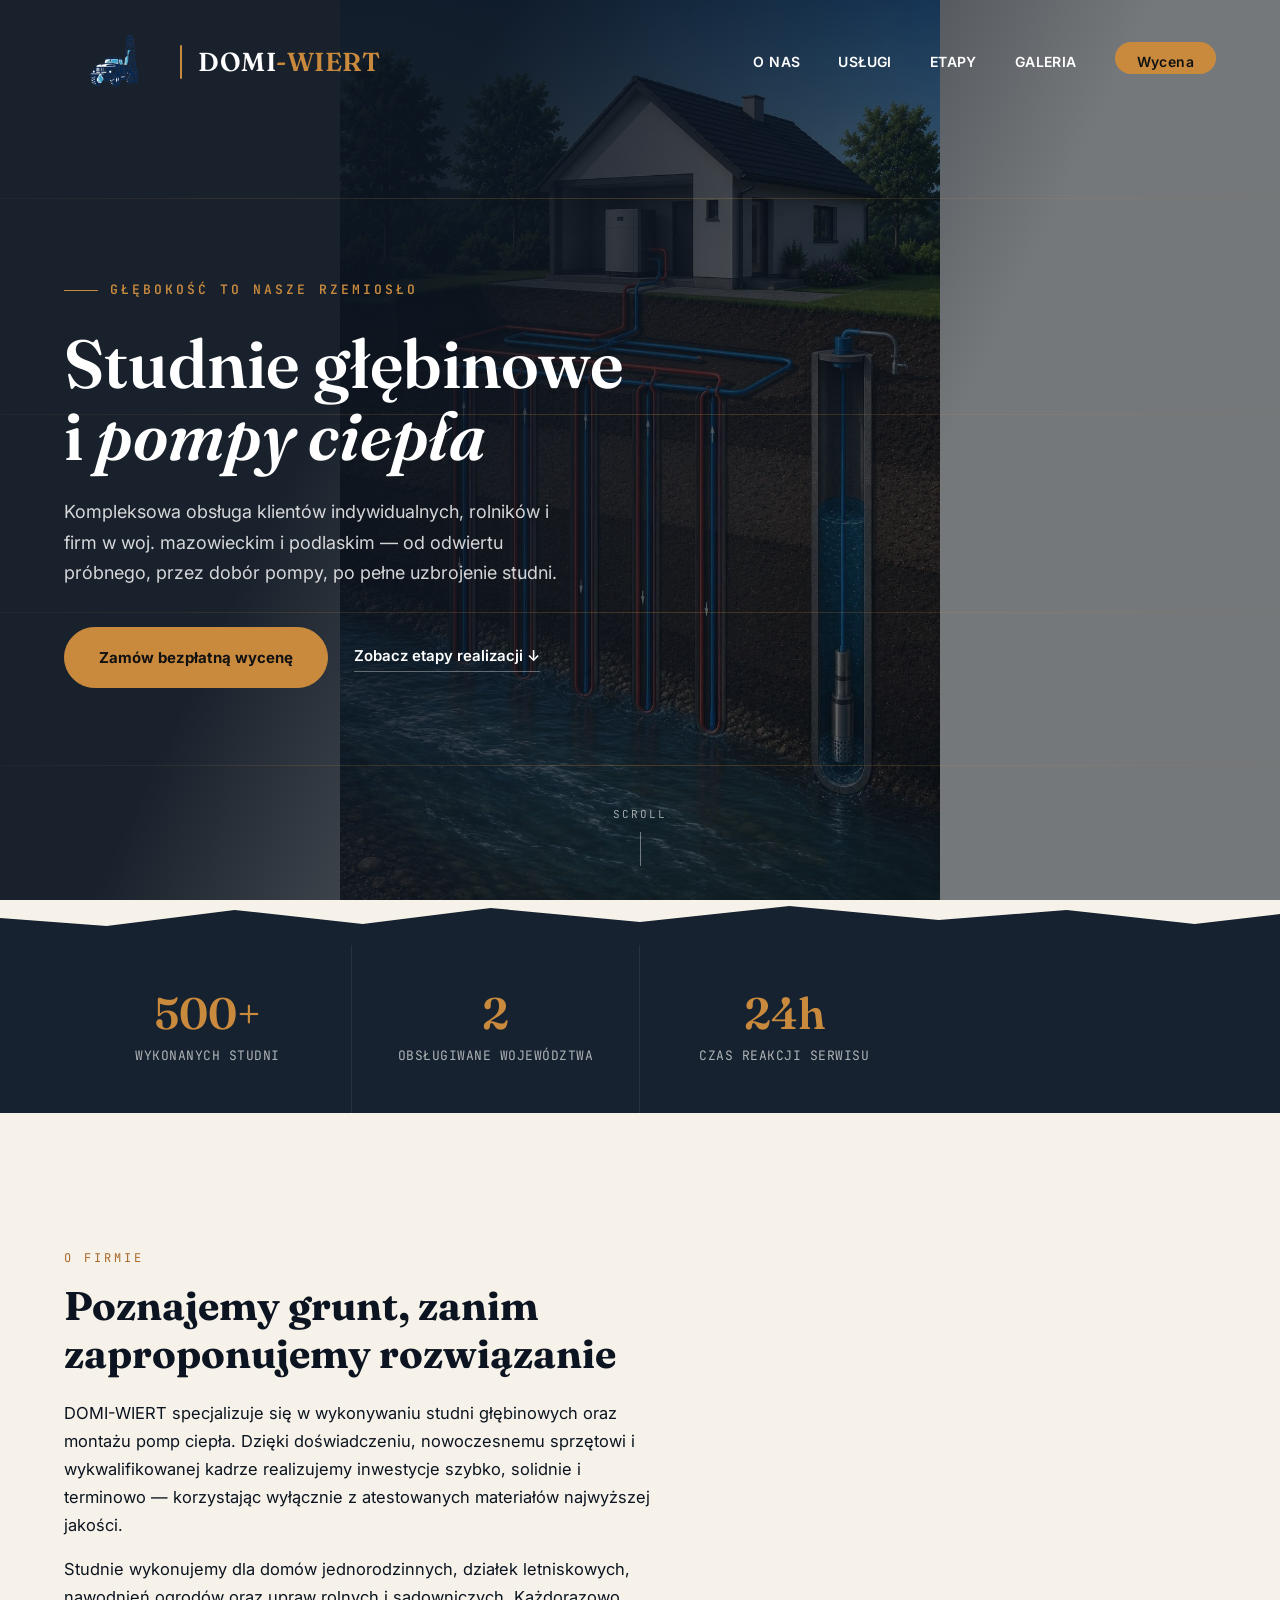
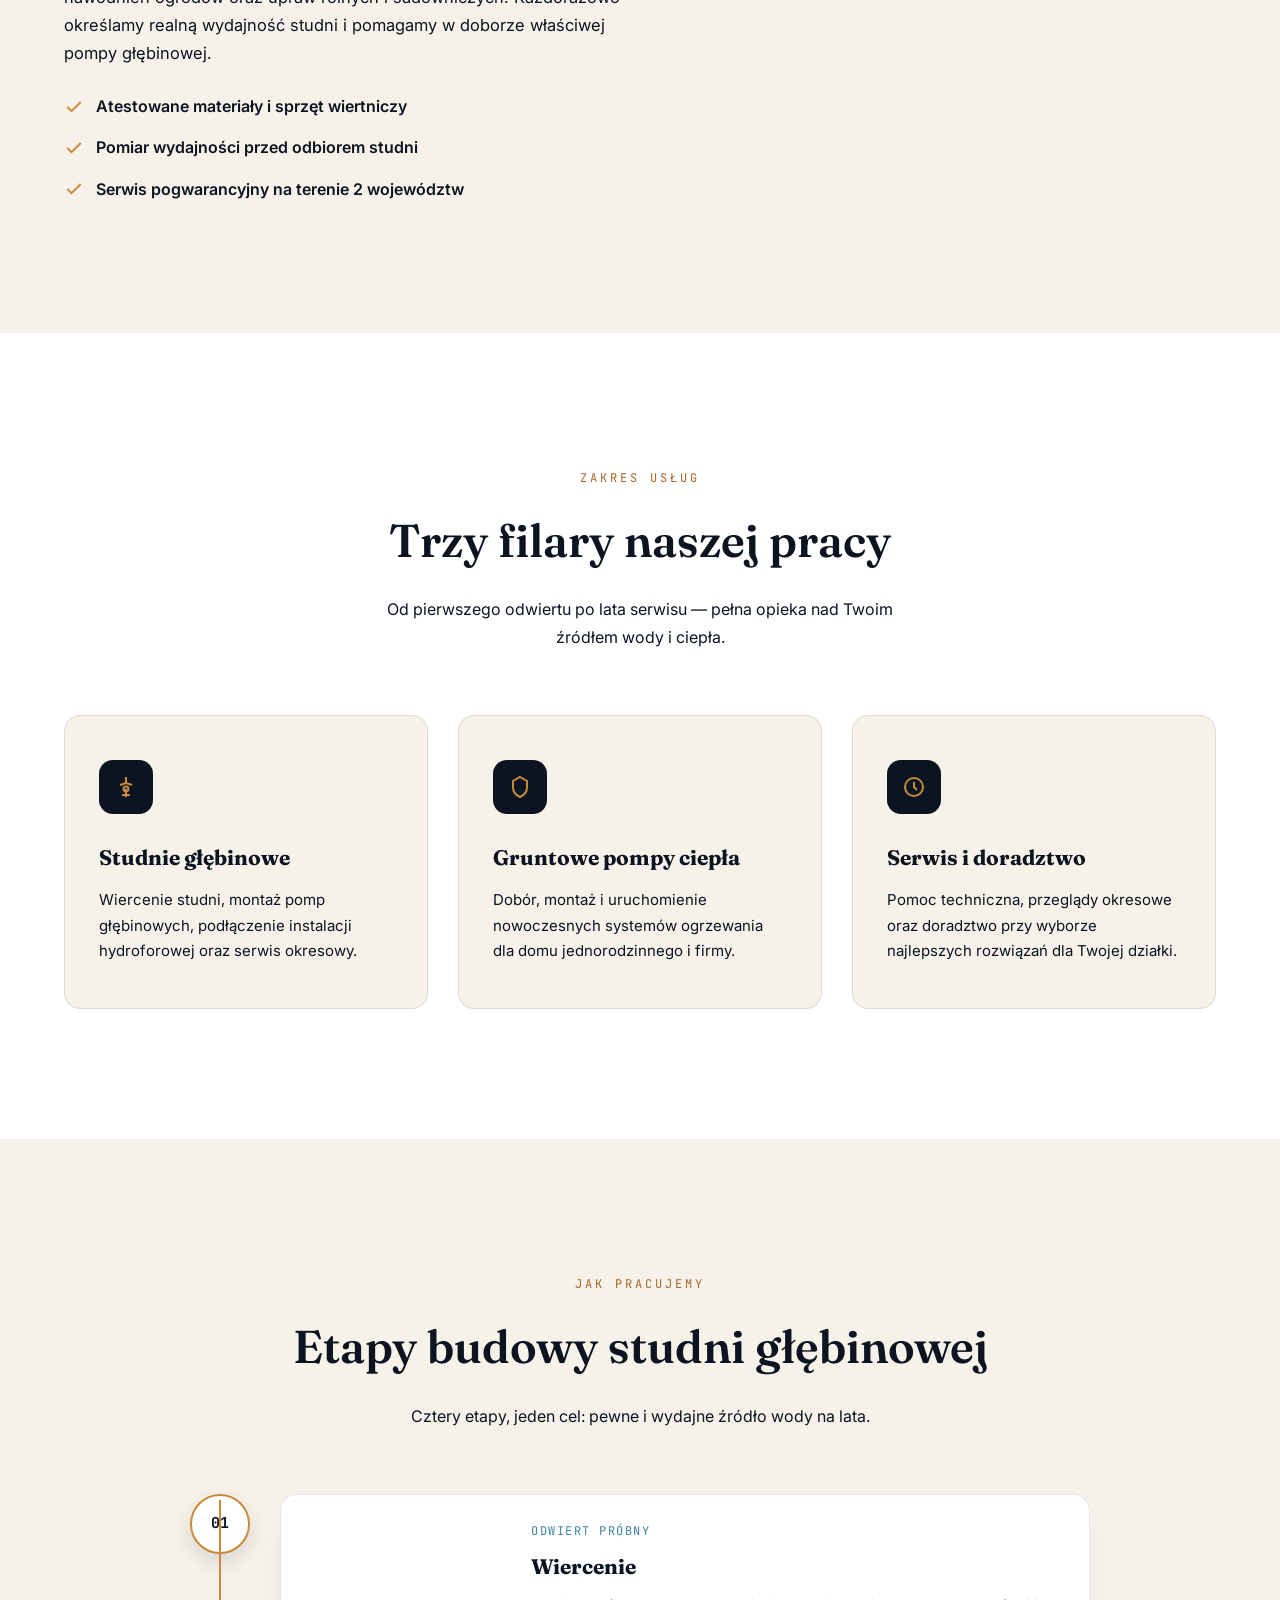
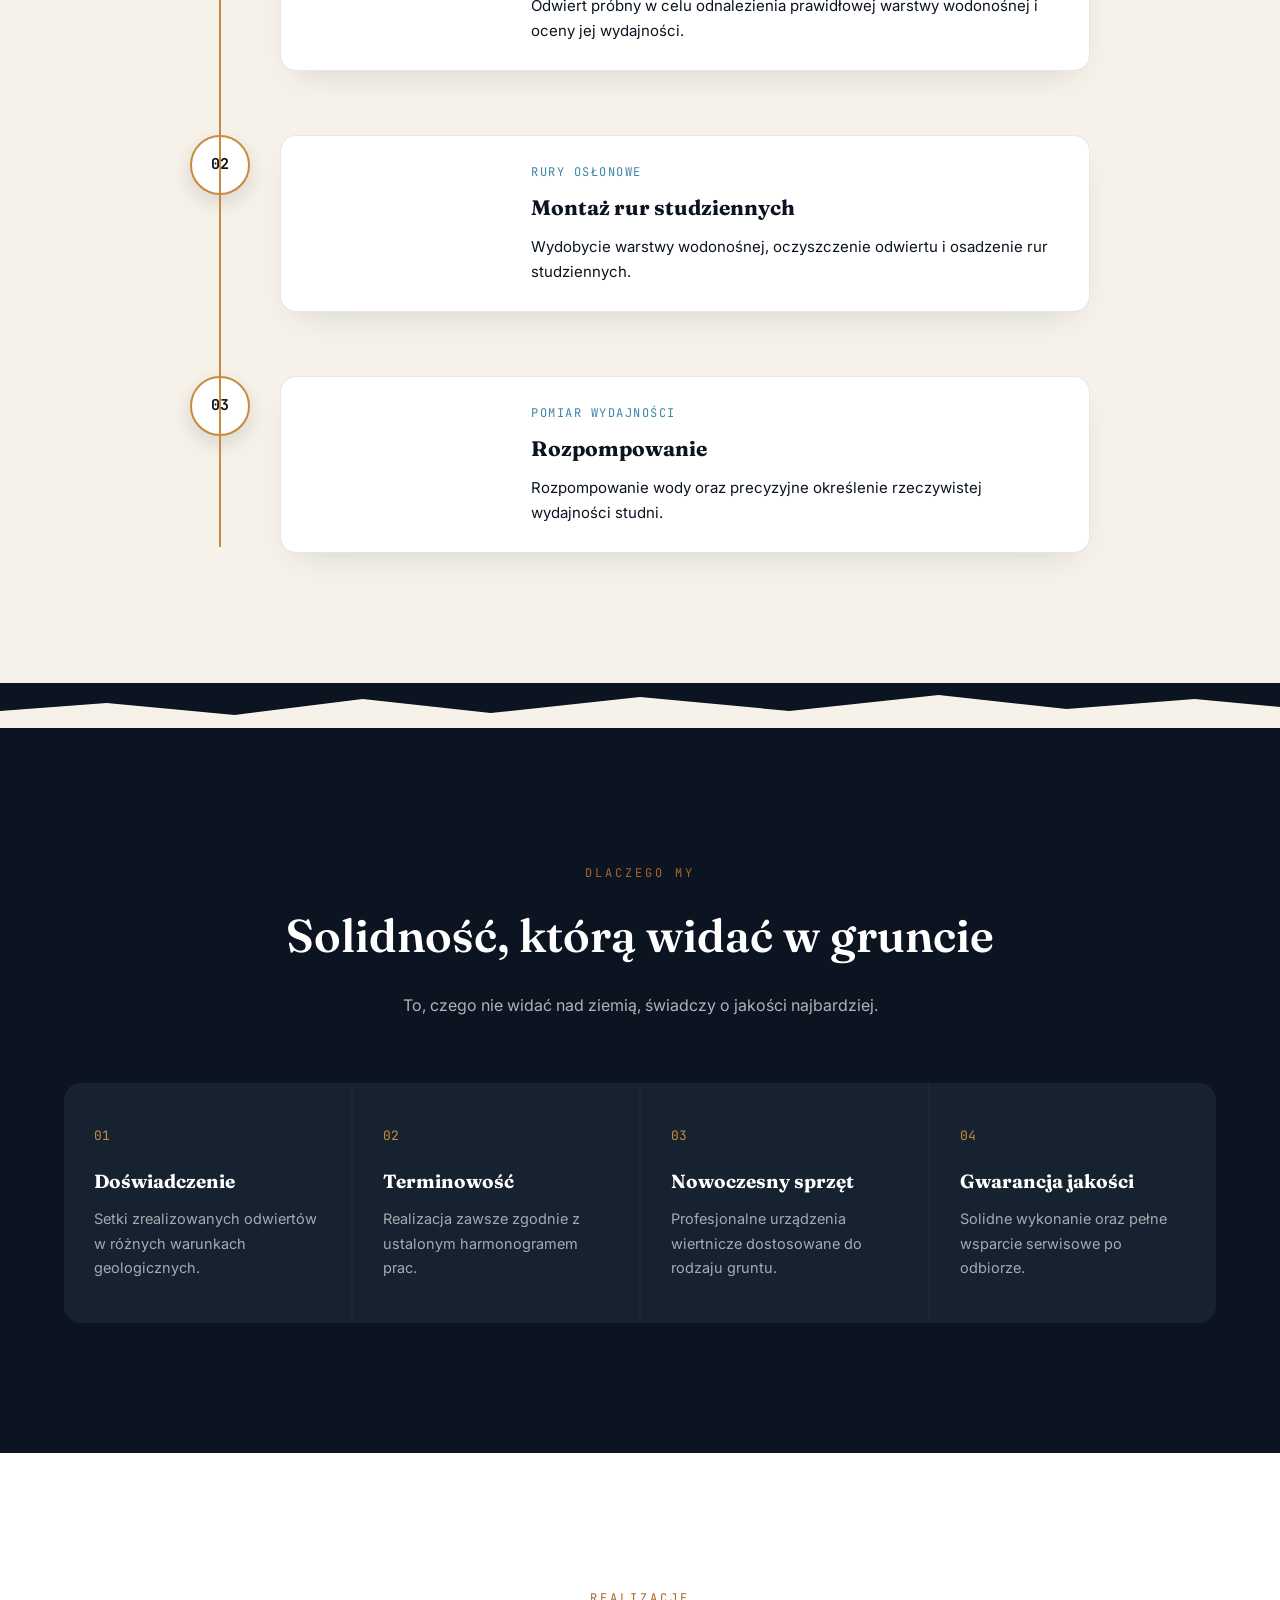
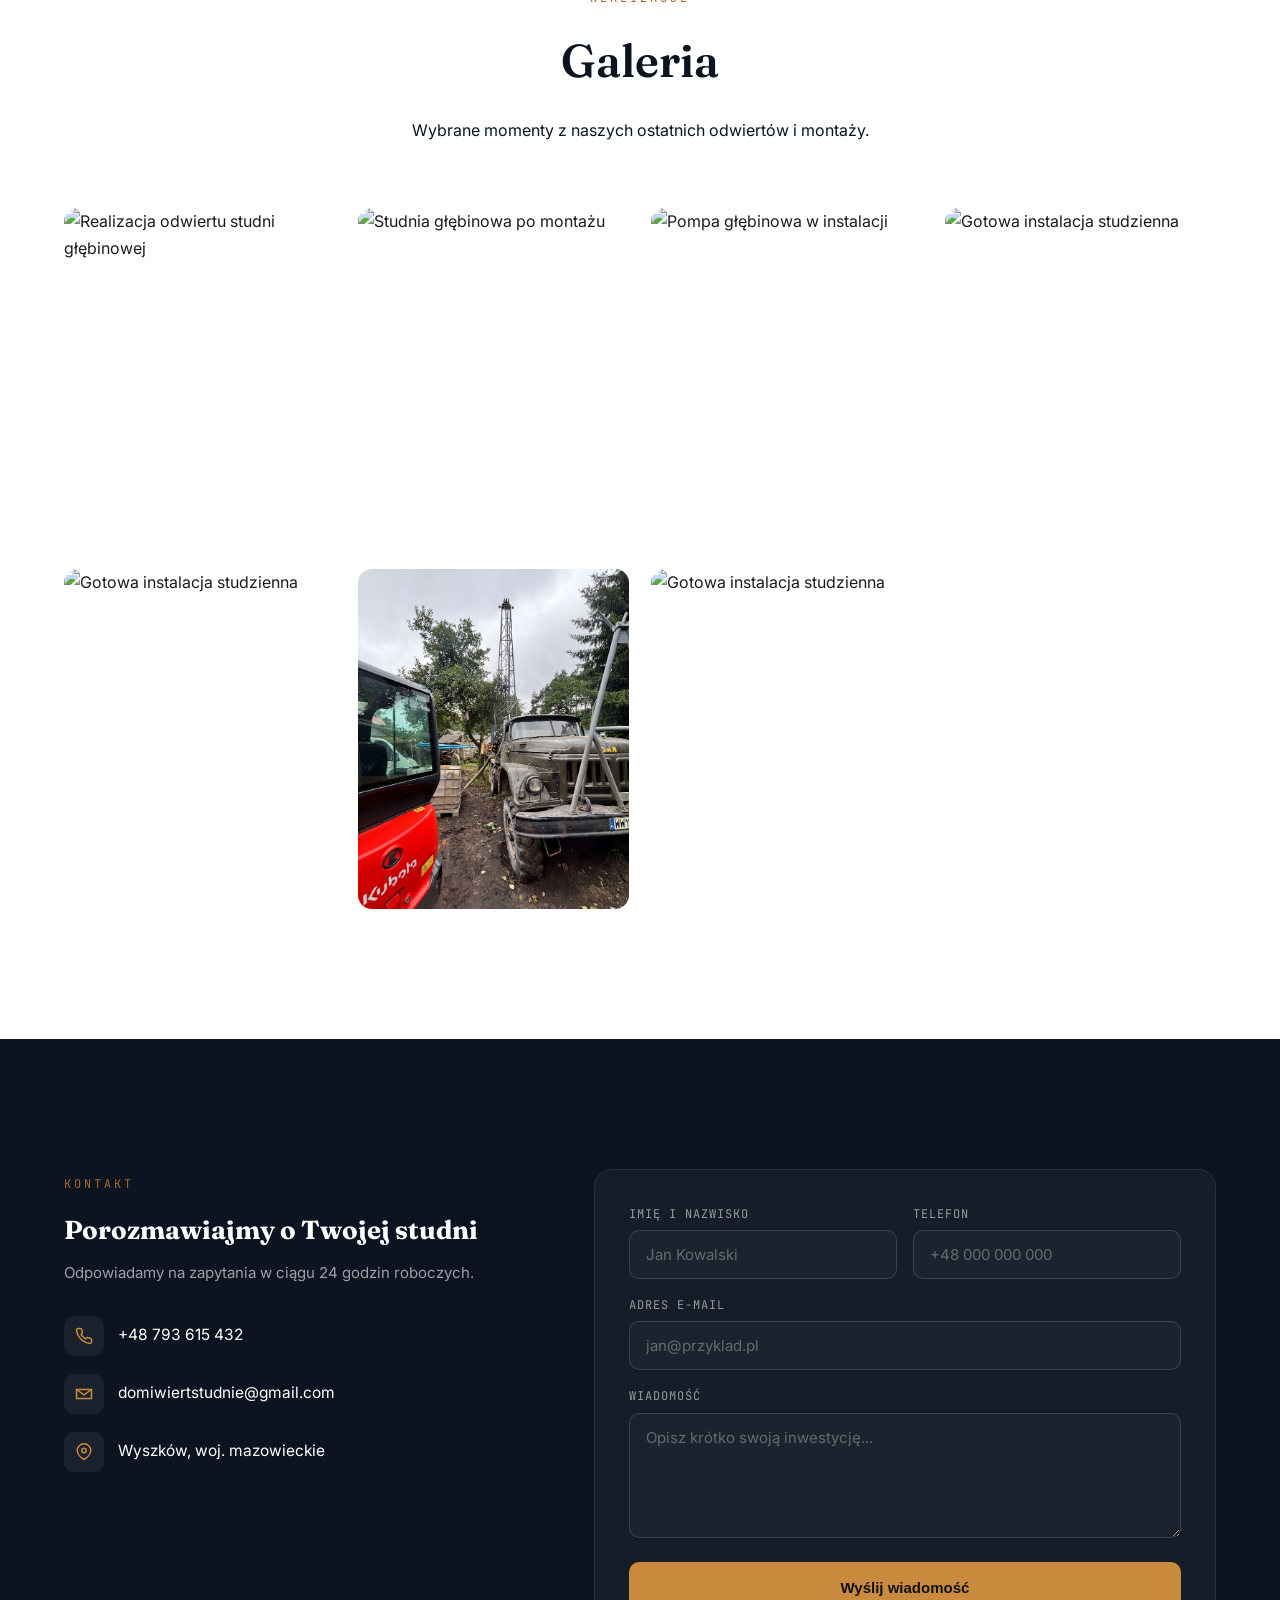
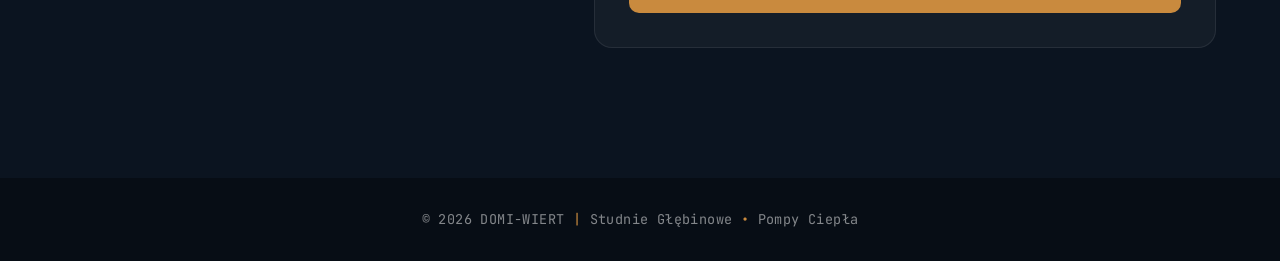
==== index.html @ b306c5f0 "Add files via upload" ====
<!DOCTYPE html>
<html lang="pl">
<head>
<meta charset="UTF-8">
<meta name="viewport" content="width=device-width, initial-scale=1.0">
<title>DOMI-WIERT | Studnie Głębinowe i Gruntowe Pompy Ciepła — Mazowieckie, Podlaskie</title>
<meta name="description" content="DOMI-WIERT — profesjonalne wiercenie studni głębinowych i montaż pomp ciepła dla domów, gospodarstw i firm w woj. mazowieckim i podlaskim.">

<link rel="preconnect" href="https://fonts.googleapis.com">
<link rel="preconnect" href="https://fonts.gstatic.com" crossorigin>
<link href="https://fonts.googleapis.com/css2?family=Fraunces:ital,wght@0,500;0,600;1,500&family=Inter:wght@400;500;600;700&family=JetBrains+Mono:wght@500;600&display=swap" rel="stylesheet">

<link rel="stylesheet" href="style.css">
</head>
<body>

<header id="siteHeader">
<div class="container">
<nav>
<div class="logo">
    <img src="logo.png" alt="Logo DOMI-WIERT" class="logo-icon">
    <div class="logo-line"></div>
    <div class="logo-text">DOMI<span>-WIERT</span></div>
</div>

<ul class="nav-links" id="navLinks">
    <li><a href="#about">O nas</a></li>
    <li><a href="#services">Usługi</a></li>
    <li><a href="#process">Etapy</a></li>
    <li><a href="#gallery">Galeria</a></li>
    <li><a href="#contact" class="nav-cta">Wycena</a></li>
</ul>

<button class="burger" id="burger" aria-label="Otwórz menu" aria-expanded="false">
    <span></span><span></span><span></span>
</button>
</nav>
</div>
</header>

<section class="hero">

<div class="hero-strata" aria-hidden="true">
    <span></span><span></span><span></span><span></span>
</div>

<div class="container">
<div class="hero-content">

<span class="hero-top">GŁĘBOKOŚĆ TO NASZE RZEMIOSŁO</span>

<h1>Studnie głębinowe<br>i <em>pompy ciepła</em></h1>

<p>
Kompleksowa obsługa klientów indywidualnych, rolników i firm w woj. mazowieckim
i podlaskim — od odwiertu próbnego, przez dobór pompy, po pełne uzbrojenie studni.
</p>

<div class="hero-actions">
    <a href="#contact" class="btn">
    Zamów bezpłatną wycenę
    </a>
    <a href="#process" class="link-ghost">Zobacz etapy realizacji ↓</a>
</div>

</div>
</div>

<div class="scroll-cue" aria-hidden="true">
    <span>SCROLL</span>
    <div class="dash"></div>
</div>

</section>

<svg class="strata-divider" viewBox="0 0 1200 46" preserveAspectRatio="none" aria-hidden="true">
    <polygon points="0,46 0,18 100,26 220,10 340,24 460,8 600,22 740,6 880,20 1000,10 1120,24 1200,14 1200,46" fill="#16222F"></polygon>
</svg>

<section class="stats">
<div class="container">
<div class="stats-grid">

<div class="stat-box reveal" style="--i:1">
<div class="stat-num" data-count="500" data-suffix="+">0</div>
<div class="stat-label">Wykonanych studni</div>
</div>

<div class="stat-box reveal" style="--i:2">
<div class="stat-num" data-count="2">0</div>
<div class="stat-label">Obsługiwane województwa</div>
</div>

<div class="stat-box reveal" style="--i:3">
<div class="stat-num" data-count="24-48" data-suffix="h">0</div>
<div class="stat-label">Czas reakcji serwisu</div>
</div>

</div>
</div>
</section>

<section id="about" class="about">
<div class="container">
<div class="about-grid">

<div class="about-copy reveal">
<span class="eyebrow">O firmie</span>
<h2>Poznajemy grunt, zanim zaproponujemy rozwiązanie</h2>
<p>
DOMI-WIERT specjalizuje się w wykonywaniu studni głębinowych oraz montażu pomp ciepła.
Dzięki doświadczeniu, nowoczesnemu sprzętowi i wykwalifikowanej kadrze realizujemy
inwestycje szybko, solidnie i terminowo — korzystając wyłącznie z atestowanych
materiałów najwyższej jakości.
</p>
<p>
Studnie wykonujemy dla domów jednorodzinnych, działek letniskowych, nawodnień
ogrodów oraz upraw rolnych i sadowniczych. Każdorazowo określamy realną wydajność
studni i pomagamy w doborze właściwej pompy głębinowej.
</p>

<ul class="about-list">
<li><svg width="20" height="20" viewBox="0 0 24 24" fill="none" stroke="currentColor" stroke-width="2.4"><path d="M4 12l5 5L20 6"/></svg> Atestowane materiały i sprzęt wiertniczy</li>
<li><svg width="20" height="20" viewBox="0 0 24 24" fill="none" stroke="currentColor" stroke-width="2.4"><path d="M4 12l5 5L20 6"/></svg> Pomiar wydajności przed odbiorem studni</li>
<li><svg width="20" height="20" viewBox="0 0 24 24" fill="none" stroke="currentColor" stroke-width="2.4"><path d="M4 12l5 5L20 6"/></svg> Serwis pogwarancyjny na terenie 2 województw</li>
</ul>
</div>


</div>
</div>
</section>

<section id="services" class="services">
<div class="container">

<div class="section-title reveal">
<span class="eyebrow">Zakres usług</span>
<h2>Trzy filary naszej pracy</h2>
<p>Od pierwszego odwiertu po lata serwisu — pełna opieka nad Twoim źródłem wody i ciepła.</p>
</div>

<div class="services-grid">

<div class="service-card reveal" style="--i:0">
<div class="service-icon">
<svg width="24" height="24" viewBox="0 0 24 24" fill="none" stroke="currentColor" stroke-width="2"><path d="M12 2v6M12 22v-8M6 10l6-2 6 2M8 20h8"/><circle cx="12" cy="14" r="2.4"/></svg>
</div>
<h3>Studnie głębinowe</h3>
<p>Wiercenie studni, montaż pomp głębinowych, podłączenie instalacji hydroforowej oraz serwis okresowy.</p>
</div>

<div class="service-card reveal" style="--i:1">
<div class="service-icon">
<svg width="24" height="24" viewBox="0 0 24 24" fill="none" stroke="currentColor" stroke-width="2"><path d="M12 2l7 4v6c0 5-3.5 8.5-7 10-3.5-1.5-7-5-7-10V6l7-4z"/></svg>
</div>
<h3>Gruntowe pompy ciepła</h3>
<p>Dobór, montaż i uruchomienie nowoczesnych systemów ogrzewania dla domu jednorodzinnego i firmy.</p>
</div>

<div class="service-card reveal" style="--i:2">
<div class="service-icon">
<svg width="24" height="24" viewBox="0 0 24 24" fill="none" stroke="currentColor" stroke-width="2"><path d="M3 12a9 9 0 1018 0 9 9 0 00-18 0z"/><path d="M12 7v5l3 3"/></svg>
</div>
<h3>Serwis i doradztwo</h3>
<p>Pomoc techniczna, przeglądy okresowe oraz doradztwo przy wyborze najlepszych rozwiązań dla Twojej działki.</p>
</div>

</div>
</div>
</section>

<section id="process" class="process">
<div class="container">

<div class="section-title reveal">
<span class="eyebrow">Jak pracujemy</span>
<h2>Etapy budowy studni głębinowej</h2>
<p>Cztery etapy, jeden cel: pewne i wydajne źródło wody na lata.</p>
</div>

<div class="depth-line" id="depthLine">

<div class="depth-step reveal" style="--i:0">
<div class="depth-marker">01</div>
<div class="depth-card">
<video autoplay muted loop playsinline>
    <source src="3.mp4" type="video/mp4">
</video>
<div class="depth-card-body">
<div class="depth-tag">ODWIERT PRÓBNY</div>
<h3>Wiercenie</h3>
<p>Odwiert próbny w celu odnalezienia prawidłowej warstwy wodonośnej i oceny jej wydajności.</p>
</div>
</div>
</div>

<div class="depth-step reveal" style="--i:1">
<div class="depth-marker">02</div>
<div class="depth-card">
<video autoplay muted loop playsinline>
    <source src="2.mp4" type="video/mp4">
</video>
<div class="depth-card-body">
<div class="depth-tag">RURY OSŁONOWE</div>
<h3>Montaż rur studziennych</h3>
<p>Wydobycie warstwy wodonośnej, oczyszczenie odwiertu i osadzenie rur studziennych.</p>
</div>
</div>
</div>

<div class="depth-step reveal" style="--i:2">
<div class="depth-marker">03</div>
<div class="depth-card">
<video autoplay muted loop playsinline>
    <source src="1.mp4" type="video/mp4">
</video>
<div class="depth-card-body">
<div class="depth-tag">POMIAR WYDAJNOŚCI</div>
<h3>Rozpompowanie</h3>
<p>Rozpompowanie wody oraz precyzyjne określenie rzeczywistej wydajności studni.</p>
</div>
</div>
</div>


</div>
</div>
</section>

<svg class="strata-divider" viewBox="0 0 1200 46" preserveAspectRatio="none" aria-hidden="true">
    <polygon points="0,0 0,28 100,20 220,32 340,16 460,30 600,14 740,28 880,12 1000,26 1120,16 1200,24 1200,0" fill="#0B1420"></polygon>
</svg>

<section class="advantages">
<div class="container">

<div class="section-title reveal">
<span class="eyebrow">Dlaczego my</span>
<h2 class="on-dark">Solidność, którą widać w gruncie</h2>
<p class="on-dark">To, czego nie widać nad ziemią, świadczy o jakości najbardziej.</p>
</div>

<div class="advantages-grid">

<div class="adv-box reveal" style="--i:0">
<div class="adv-num">01</div>
<h3>Doświadczenie</h3>
<p>Setki zrealizowanych odwiertów w różnych warunkach geologicznych.</p>
</div>

<div class="adv-box reveal" style="--i:1">
<div class="adv-num">02</div>
<h3>Terminowość</h3>
<p>Realizacja zawsze zgodnie z ustalonym harmonogramem prac.</p>
</div>

<div class="adv-box reveal" style="--i:2">
<div class="adv-num">03</div>
<h3>Nowoczesny sprzęt</h3>
<p>Profesjonalne urządzenia wiertnicze dostosowane do rodzaju gruntu.</p>
</div>

<div class="adv-box reveal" style="--i:3">
<div class="adv-num">04</div>
<h3>Gwarancja jakości</h3>
<p>Solidne wykonanie oraz pełne wsparcie serwisowe po odbiorze.</p>
</div>

</div>
</div>
</section>

<section id="gallery" class="gallery">
<div class="container">

<div class="section-title reveal">
<span class="eyebrow">Realizacje</span>
<h2>Galeria</h2>
<p>Wybrane momenty z naszych ostatnich odwiertów i montaży.</p>
</div>

<div class="gallery-grid">

<div class="gallery-item reveal" style="--i:0">
<img src="1.jpeg" alt="Realizacja odwiertu studni głębinowej" data-full="1.jpeg">
<span>Odwiert / etap 1</span>
</div>

<div class="gallery-item reveal" style="--i:1">
<img src="2.jpeg" alt="Studnia głębinowa po montażu" data-full="2.jpeg">
<span>Studnia głębinowa</span>
</div>

<div class="gallery-item reveal" style="--i:2">
<img src="3.jpeg" alt="Pompa głębinowa w instalacji" data-full="3.jpeg">
<span>Pompa głębinowa</span>
</div>

<div class="gallery-item reveal" style="--i:3">
<img src="5.jpeg" alt="Gotowa instalacja studzienna" data-full="5.jpeg">
<span>Instalacja końcowa</span>
</div>

<div class="gallery-item reveal" style="--i:4">
<img src="11.jpeg" alt="Gotowa instalacja studzienna" data-full="11.jpeg">
<span>Instalacja końcowa</span>
</div>

<div class="gallery-item reveal" style="--i:5">
<img src="12.jpeg" alt="Gotowa instalacja studzienna" data-full="12.jpeg">
<span>Instalacja końcowa</span>
</div>

<div class="gallery-item reveal" style="--i:6">
<img src="13.jpeg" alt="Gotowa instalacja studzienna" data-full="13.jpeg">
<span>Instalacja końcowa</span>
</div>

</div>
</div>
</section>

<section id="contact" class="contact">
<div class="container">
<div class="contact-grid">

<div class="contact-info reveal">
<span class="eyebrow">Kontakt</span>
<h3>Porozmawiajmy o Twojej studni</h3>
<p class="lead">Odpowiadamy na zapytania w ciągu 24 godzin roboczych.</p>

<div class="contact-line">
<div class="ico"><svg width="18" height="18" viewBox="0 0 24 24" fill="none" stroke="currentColor" stroke-width="2"><path d="M22 16.92v3a2 2 0 01-2.18 2 19.8 19.8 0 01-8.63-3.07 19.5 19.5 0 01-6-6A19.8 19.8 0 012.08 4.18 2 2 0 014.11 2h3a2 2 0 012 1.72c.13.99.36 1.96.68 2.9a2 2 0 01-.45 2.11L8.09 9.91a16 16 0 006 6l1.18-1.18a2 2 0 012.11-.45 12.7 12.7 0 002.9.68A2 2 0 0122 16.92z"/></svg></div>
<a href="tel:+48793615432">+48 793 615 432</a>
</div>

<div class="contact-line">
<div class="ico"><svg width="18" height="18" viewBox="0 0 24 24" fill="none" stroke="currentColor" stroke-width="2"><path d="M4 4h16v16H4z" opacity="0"/><path d="M22 6l-10 7L2 6"/><path d="M2 6h20v12H2z"/></svg></div>
<a href="mailto:domiwiertstudnie@gmail.com">domiwiertstudnie@gmail.com</a>
</div>

<div class="contact-line">
<div class="ico"><svg width="18" height="18" viewBox="0 0 24 24" fill="none" stroke="currentColor" stroke-width="2"><path d="M21 10c0 7-9 12-9 12s-9-5-9-12a9 9 0 0118 0z"/><circle cx="12" cy="10" r="3"/></svg></div>
<span>Wyszków, woj. mazowieckie</span>
</div>
</div>

<form class="reveal" style="--i:1">

<div class="form-row">
<div>
<label for="name">Imię i nazwisko</label>
<input id="name" type="text" placeholder="Jan Kowalski">
</div>
<div>
<label for="phone">Telefon</label>
<input id="phone" type="tel" placeholder="+48 000 000 000">
</div>
</div>

<div>
<label for="email">Adres e-mail</label>
<input id="email" type="email" placeholder="jan@przyklad.pl">
</div>

<div>
<label for="message">Wiadomość</label>
<textarea id="message" rows="5" placeholder="Opisz krótko swoją inwestycję..."></textarea>
</div>

<button type="submit">Wyślij wiadomość</button>
</form>

</div>
</div>
</section>

<footer>
© 2026 DOMI-WIERT <span>|</span> Studnie Głębinowe <span>•</span> Pompy Ciepła
</footer>

<div class="lightbox" id="lightbox">
<button class="lightbox-close" id="lightboxClose" aria-label="Zamknij">&times;</button>
<img src="" alt="" id="lightboxImg">
</div>

<script src="script.js"></script>
</body>
</html>
---- style.css ----
/* =========================================================
   DOMI-WIERT — design system
   Concept: the visual language of a drill core — layers of
   earth (topsoil, clay, sand, aquifer, bedrock) become the
   palette and the section dividers. Depth, not decoration.
========================================================= */

:root{
    --bedrock:   #0B1420;   /* deep background, footer */
    --slate:     #16222F;   /* secondary dark surface */
    --slate-2:   #1E2E3D;
    --limestone: #F6F2E9;   /* warm light surface */
    --sand:      #EADFC7;
    --clay:      #C98A3E;   /* primary accent — ochre */
    --clay-dark: #A8672A;
    --rust:      #A8522E;   /* secondary accent */
    --aqua:      #3E86A6;   /* water accent */
    --ink:       #1B1B18;
    --ink-soft:  #0B1420;
    --line:      rgba(11,20,32,.10);

    --font-display:'Fraunces', Georgia, serif;
    --font-body:'Inter', -apple-system, Segoe UI, sans-serif;
    --font-mono:'JetBrains Mono', 'Courier New', monospace;

    --ease: cubic-bezier(.16,.84,.44,1);
}

*{ margin:0; padding:0; box-sizing:border-box; }

html{ scroll-behavior:smooth; }

@media (prefers-reduced-motion: reduce){
    html{ scroll-behavior:auto; }
    *{ animation-duration:.001ms !important; animation-iteration-count:1 !important; transition-duration:.001ms !important; }
}

body{
    font-family:var(--font-body);
    line-height:1.7;
    color:var(--ink);
    background:var(--limestone);
    font-weight:400;
    overflow-x:hidden;
}

img{ max-width:100%; display:block; }

.container{
    width:90%;
    max-width:1180px;
    margin:auto;
}

a{ color:inherit; }

::selection{ background:var(--clay); color:#fff; }

/* focus visibility */
a:focus-visible,
button:focus-visible,
input:focus-visible,
textarea:focus-visible{
    outline:2px solid var(--aqua);
    outline-offset:3px;
}

/* =========================================================
   REVEAL-ON-SCROLL
========================================================= */

.reveal{
    opacity:0;
    transform:translateY(28px);
    transition:opacity .9s var(--ease), transform .9s var(--ease);
}
.reveal.is-visible{
    opacity:1;
    transform:translateY(0);
}
.reveal-stagger > *{ transition-delay:calc(var(--i,0) * 90ms); }

/* =========================================================
   HEADER
========================================================= */

header{
    position:fixed;
    top:0; left:0; right:0;
    z-index:1000;
    padding:22px 0;
    background:transparent;
    transition:background .45s var(--ease), padding .45s var(--ease), box-shadow .45s var(--ease);
}

header.scrolled{
    background:rgba(11,20,32,.92);
    backdrop-filter:blur(10px);
    padding:14px 0;
    box-shadow:0 10px 30px rgba(0,0,0,.25);
}

nav{
    display:flex;
    justify-content:space-between;
    align-items:center;
}

.logo{
    display:flex;
    align-items:center;
    gap:16px;
}

.logo-icon{
    width:100px;
    height:80px;
    object-fit:contain;
}

.logo-line{
    width:2px;
    height:34px;
    background:var(--clay);
    border-radius:10px;
}

.logo-text{
    font-family:var(--font-display);
    font-size:26px;
    font-weight:600;
    color:#fff;
    letter-spacing:.5px;
}

.logo-text span{ color:var(--clay); }

.nav-links{
    display:flex;
    align-items:center;
    gap:38px;
    list-style:none;
}

.nav-links a{
    position:relative;
    color:#fff;
    text-decoration:none;
    font-size:14px;
    font-weight:600;
    letter-spacing:.4px;
    text-transform:uppercase;
    padding-bottom:4px;
}

.nav-links a::after{
    content:'';
    position:absolute;
    left:0; bottom:0;
    width:0%;
    height:2px;
    background:var(--clay);
    transition:width .35s var(--ease);
}

.nav-links a:hover::after{ width:100%; }

.nav-cta{
    background:var(--clay);
    color:#111 !important;
    padding:11px 22px;
    border-radius:40px;
    text-transform:none !important;
}
.nav-cta::after{ display:none; }
.nav-cta:hover{ background:#fff; }

.burger{
    display:none;
    width:32px;
    height:22px;
    position:relative;
    background:none;
    border:none;
    cursor:pointer;
    z-index:1200;
}
.burger span{
    position:absolute;
    left:0; right:0;
    height:2px;
    background:#fff;
    transition:.35s var(--ease);
}
.burger span:nth-child(1){ top:0; }
.burger span:nth-child(2){ top:50%; transform:translateY(-50%); }
.burger span:nth-child(3){ bottom:0; }

.burger.open span:nth-child(1){ top:50%; transform:translateY(-50%) rotate(45deg); }
.burger.open span:nth-child(2){ opacity:0; }
.burger.open span:nth-child(3){ bottom:50%; transform:translateY(50%) rotate(-45deg); }

/* =========================================================
   HERO
========================================================= */

.hero{
    position:relative;
    min-height:100vh;
    display:flex;
    align-items:center;
    background:
        linear-gradient(115deg, rgba(11,20,32,.94) 30%, rgba(11,20,32,.55) 68%, rgba(11,20,32,.55) 100%),
        url("hero.jpg") center/contain no-repeat;
    overflow:hidden;
}

/* strata lines drifting behind the hero copy — the signature motif */
.hero-strata{
    position:absolute;
    inset:0;
    z-index:0;
    opacity:.5;
    pointer-events:none;
}
.hero-strata span{
    position:absolute;
    left:-10%;
    width:120%;
    height:1px;
    background:linear-gradient(90deg, transparent, rgba(201,138,62,.55), transparent);
    animation:driftLine 14s ease-in-out infinite;
}
.hero-strata span:nth-child(1){ top:22%; animation-delay:0s; }
.hero-strata span:nth-child(2){ top:46%; animation-delay:2.5s; }
.hero-strata span:nth-child(3){ top:68%; animation-delay:5s; }
.hero-strata span:nth-child(4){ top:85%; animation-delay:1.2s; }

@keyframes driftLine{
    0%,100%{ transform:translateX(0); opacity:.4; }
    50%{ transform:translateX(3%); opacity:.9; }
}

.hero-content{
    position:relative;
    z-index:2;
    max-width:580px;
    padding-top:60px;
}

.hero-top{
    display:inline-flex;
    align-items:center;
    gap:12px;
    margin-bottom:26px;
    color:var(--clay);
    font-family:var(--font-mono);
    font-weight:600;
    letter-spacing:3px;
    font-size:13px;
    opacity:0;
    animation:riseIn .8s var(--ease) .15s forwards;
}
.hero-top::before{
    content:'';
    width:34px;
    height:1px;
    background:var(--clay);
}

.hero h1{
    font-family:var(--font-display);
    font-size:clamp(38px,5.4vw,68px);
    font-weight:600;
    line-height:1.06;
    color:#fff;
    margin-bottom:26px;
    opacity:0;
    animation:riseIn .9s var(--ease) .3s forwards;
}

.hero h1 em{
    font-style:Roboto;
    color:white;
}

.hero p{
    font-size:18px;
    color:rgba(255,255,255,.82);
    max-width:520px;
    margin-bottom:38px;
    opacity:0;
    animation:riseIn .9s var(--ease) .5s forwards;
}

.hero-actions{
    display:flex;
    align-items:center;
    gap:26px;
    flex-wrap:wrap;
    opacity:0;
    animation:riseIn .9s var(--ease) .68s forwards;
}

@keyframes riseIn{
    from{ opacity:0; transform:translateY(22px); }
    to{ opacity:1; transform:translateY(0); }
}

.btn{
    display:inline-flex;
    align-items:center;
    gap:10px;
    background:var(--clay);
    color:#111;
    text-decoration:none;
    padding:17px 34px;
    border-radius:50px;
    font-weight:700;
    font-size:15px;
    border:1px solid var(--clay);
    transition:transform .35s var(--ease), background .35s var(--ease), color .35s var(--ease);
}
.btn:hover{
    transform:translateY(-3px);
    background:transparent;
    color:#fff;
}

.link-ghost{
    color:#fff;
    text-decoration:none;
    font-weight:600;
    font-size:15px;
    display:inline-flex;
    align-items:center;
    gap:8px;
    border-bottom:1px solid rgba(255,255,255,.35);
    padding-bottom:3px;
    transition:.3s;
}
.link-ghost:hover{ border-color:var(--clay); color:var(--clay); }

.scroll-cue{
    position:absolute;
    bottom:34px;
    left:50%;
    transform:translateX(-50%);
    z-index:2;
    display:flex;
    flex-direction:column;
    align-items:center;
    gap:8px;
    color:rgba(255,255,255,.6);
    font-family:var(--font-mono);
    font-size:11px;
    letter-spacing:2px;
}
.scroll-cue .dash{
    width:1px;
    height:34px;
    background:rgba(255,255,255,.4);
    position:relative;
    overflow:hidden;
}
.scroll-cue .dash::after{
    content:'';
    position:absolute;
    top:-100%; left:0;
    width:100%; height:100%;
    background:var(--clay);
    animation:dashFall 1.8s ease-in-out infinite;
}
@keyframes dashFall{
    0%{ top:-100%; }
    100%{ top:100%; }
}

/* strata divider between sections */
.strata-divider{
    display:block;
    width:100%;
    height:46px;
    margin-bottom:-1px;
}

/* =========================================================
   STATS STRIP
========================================================= */

.stats{
    background:var(--slate);
    padding:0;
}
.stats-grid{
    display:grid;
    grid-template-columns:repeat(4,1fr);
}
.stat-box{
    text-align:center;
    padding:46px 20px;
    border-right:1px solid rgba(255,255,255,.08);
}
.stat-box:last-child{ border-right:none; }
.stat-num{
    font-family:var(--font-display);
    font-size:44px;
    font-weight:600;
    color:var(--clay);
    line-height:1;
}
.stat-num::after{
    content:attr(data-suffix);
}
.stat-label{
    margin-top:10px;
    color:rgba(255,255,255,.65);
    font-size:13px;
    letter-spacing:.5px;
    text-transform:uppercase;
    font-family:var(--font-mono);
}

/* =========================================================
   SECTIONS — GENERIC
========================================================= */

section{ padding:130px 0; position:relative; }

.section-title{
    text-align:center;
    margin-bottom:64px;
}

.eyebrow{
    display:inline-block;
    font-family:var(--font-mono);
    font-size:12px;
    letter-spacing:3px;
    text-transform:uppercase;
    color:var(--clay-dark);
    margin-bottom:14px;
}

.section-title h2{
    font-family:var(--font-display);
    font-size:clamp(30px,4vw,46px);
    font-weight:600;
    color:var(--bedrock);
}

.section-title p{
    max-width:560px;
    margin:16px auto 0;
    color:var(--ink-soft);
    font-size:16px;
}

.section-title h2.on-dark,
.section-title p.on-dark{ color:#fff; }
.section-title p.on-dark{ color:rgba(255,255,255,.68); }

/* =========================================================
   ABOUT
========================================================= */

.about{ background:var(--limestone); }

.about-grid{
    display:grid;
    grid-template-columns:1.1fr .9fr;
    gap:70px;
    align-items:center;
}

.about-copy .eyebrow{ margin-bottom:14px; }

.about-copy h2{
    font-family:var(--font-display);
    font-size:clamp(28px,3.4vw,40px);
    color:var(--bedrock);
    margin-bottom:22px;
    line-height:1.18;
}

.about-copy p{
    color:var(--ink-soft);
    font-size:16.5px;
    margin-bottom:16px;
}

.about-list{
    margin-top:26px;
    display:flex;
    flex-direction:column;
    gap:14px;
}
.about-list li{
    list-style:none;
    display:flex;
    align-items:center;
    gap:12px;
    font-weight:600;
    color:var(--bedrock);
}
.about-list li svg{ flex:none; color:var(--clay); }

/* core-sample decorative panel */
.core-sample{
    position:relative;
    border-radius:18px;
    overflow:hidden;
    box-shadow:0 30px 60px -20px rgba(11,20,32,.35);
    aspect-ratio:3/4;
    display:flex;
    flex-direction:column;
}
.core-sample .layer{
    flex:1;
    position:relative;
    display:flex;
    align-items:center;
    padding:0 22px;
    font-family:var(--font-mono);
    font-size:12px;
    color:rgba(255,255,255,.85);
    letter-spacing:.5px;
}
.core-sample .layer span.depth{ margin-left:auto; opacity:.7; }
.layer-topsoil{ background:#5B4A34; }
.layer-clay{ background:#7A4A2E; }
.layer-sand{ background:#C9A45C; color:#2b2210 !important; }
.layer-aquifer{ background:linear-gradient(180deg,#2E6E8E,#245670); }
.layer-bedrock{ background:#1B2733; }

/* =========================================================
   SERVICES
========================================================= */

.services{ background:#fff; }

.services-grid{
    display:grid;
    grid-template-columns:repeat(3,1fr);
    gap:30px;
}

.service-card{
    position:relative;
    background:var(--limestone);
    padding:44px 34px;
    border-radius:16px;
    transition:transform .45s var(--ease), box-shadow .45s var(--ease), background .45s var(--ease);
    border:1px solid var(--line);
}

.service-card:hover{
    transform:translateY(-8px);
    background:#fff;
    box-shadow:0 26px 50px -20px rgba(11,20,32,.22);
}

.service-icon{
    width:54px;
    height:54px;
    border-radius:14px;
    background:var(--bedrock);
    color:var(--clay);
    display:flex;
    align-items:center;
    justify-content:center;
    margin-bottom:26px;
    transition:.45s var(--ease);
}
.service-card:hover .service-icon{
    background:var(--clay);
    color:#fff;
}

.service-card h3{
    font-family:var(--font-display);
    font-size:21px;
    margin-bottom:12px;
    color:var(--bedrock);
}

.service-card p{ color:var(--ink-soft); font-size:15px; }

/* =========================================================
   PROCESS — depth gauge timeline
========================================================= */

.process{ background:var(--limestone); }

.depth-line{
    position:relative;
    max-width:900px;
    margin:0 auto;
}

.depth-line::before{
    content:'';
    position:absolute;
    left:29px;
    top:6px;
    bottom:6px;
    width:2px;
    background:var(--line);
}
.depth-line::after{
    content:'';
    position:absolute;
    left:29px;
    top:6px;
    width:2px;
    height:0%;
    background:var(--clay);
    transition:height 1.4s var(--ease);
}
.depth-line.drawn::after{ height:calc(100% - 12px); }

.depth-step{
    position:relative;
    display:grid;
    grid-template-columns:60px 1fr;
    gap:30px;
    padding-bottom:64px;
}
.depth-step:last-child{ padding-bottom:0; }

.depth-marker{
    width:60px;
    height:60px;
    border-radius:50%;
    background:#fff;
    border:2px solid var(--clay);
    color:var(--bedrock);
    display:flex;
    align-items:center;
    justify-content:center;
    font-family:var(--font-mono);
    font-weight:700;
    font-size:15px;
    z-index:1;
    box-shadow:0 8px 20px rgba(11,20,32,.12);
}

.depth-card{
    background:#fff;
    border-radius:16px;
    overflow:hidden;
    display:grid;
    grid-template-columns:220px 1fr;
    border:1px solid var(--line);
    box-shadow:0 14px 34px -18px rgba(11,20,32,.18);
}

.depth-card video{
    width:100%;
    height:100%;
    min-height:140px;
    object-fit:cover;
    display:block;
}

.depth-card-body{
    padding:26px 30px;
    display:flex;
    flex-direction:column;
    justify-content:center;
}

.depth-tag{
    font-family:var(--font-mono);
    font-size:12px;
    color:var(--aqua);
    letter-spacing:1.5px;
    margin-bottom:8px;
}

.depth-card-body h3{
    font-family:var(--font-display);
    font-size:21px;
    color:var(--bedrock);
    margin-bottom:8px;
}
.depth-card-body p{ color:var(--ink-soft); font-size:15px; }

/* =========================================================
   ADVANTAGES
========================================================= */

.advantages{
    background:var(--bedrock);
    color:#fff;
}

.advantages-grid{
    display:grid;
    grid-template-columns:repeat(4,1fr);
    gap:2px;
    background:rgba(255,255,255,.08);
    border-radius:18px;
    overflow:hidden;
}

.adv-box{
    background:var(--slate);
    padding:42px 30px;
    text-align:left;
    transition:background .4s var(--ease);
}
.adv-box:hover{ background:var(--slate-2); }

.adv-num{
    font-family:var(--font-mono);
    color:var(--clay);
    font-size:13px;
    margin-bottom:18px;
}

.adv-box h3{
    font-family:var(--font-display);
    font-size:19px;
    margin-bottom:10px;
}
.adv-box p{ color:rgba(255,255,255,.62); font-size:14.5px; }

/* =========================================================
   GALLERY
========================================================= */

.gallery{ background:#fff; }

.gallery-grid{
    display:grid;
    grid-template-columns:repeat(4,1fr);
    gap:22px;
}

.gallery-item{
    position:relative;
    border-radius:14px;
    overflow:hidden;
    cursor:pointer;
    aspect-ratio:4/5;
}

.gallery-item img{
    width:100%;
    height:100%;
    object-fit:cover;
    transition:transform .6s var(--ease);
}

.gallery-item::after{
    content:'';
    position:absolute; inset:0;
    background:linear-gradient(0deg, rgba(11,20,32,.7), transparent 55%);
    opacity:0;
    transition:opacity .4s var(--ease);
}
.gallery-item span{
    position:absolute;
    left:16px; bottom:14px;
    color:#fff;
    font-family:var(--font-mono);
    font-size:12px;
    letter-spacing:1px;
    opacity:0;
    transform:translateY(8px);
    transition:.4s var(--ease);
    z-index:1;
}

.gallery-item:hover img{ transform:scale(1.08); }
.gallery-item:hover::after{ opacity:1; }
.gallery-item:hover span{ opacity:1; transform:translateY(0); }

/* lightbox */
.lightbox{
    position:fixed; inset:0;
    background:rgba(11,20,32,.94);
    display:flex;
    align-items:center;
    justify-content:center;
    z-index:2000;
    opacity:0;
    pointer-events:none;
    transition:opacity .35s var(--ease);
}
.lightbox.open{ opacity:1; pointer-events:all; }
.lightbox img{
    max-width:88vw;
    max-height:82vh;
    border-radius:10px;
    box-shadow:0 30px 80px rgba(0,0,0,.5);
}
.lightbox-close{
    position:absolute;
    top:28px; right:34px;
    background:none;
    border:none;
    color:#fff;
    font-size:34px;
    cursor:pointer;
    line-height:1;
}

/* =========================================================
   TESTIMONIALS
========================================================= */

.testimonials{ background:var(--limestone); }

.testimonial-grid{
    display:grid;
    grid-template-columns:repeat(3,1fr);
    gap:28px;
}

.testimonial{
    background:#fff;
    padding:36px 32px;
    border-radius:16px;
    border:1px solid var(--line);
    position:relative;
}

.testimonial .quote-mark{
    font-family:var(--font-display);
    font-size:56px;
    color:var(--clay);
    line-height:1;
    opacity:.5;
    margin-bottom:6px;
}

.testimonial p.body{
    color:var(--ink-soft);
    font-size:15.5px;
    margin-bottom:22px;
}

.testimonial-author{
    display:flex;
    align-items:center;
    gap:12px;
}
.author-mark{
    width:38px; height:38px;
    border-radius:50%;
    background:var(--bedrock);
    color:var(--clay);
    display:flex;
    align-items:center;
    justify-content:center;
    font-family:var(--font-mono);
    font-weight:700;
    font-size:14px;
}
.author-name{ font-weight:700; font-size:14px; color:var(--bedrock); }
.author-loc{ font-size:12.5px; color:var(--ink-soft); }

/* =========================================================
   CONTACT
========================================================= */

.contact{
    background:var(--bedrock);
    color:#fff;
}

.contact-grid{
    display:grid;
    grid-template-columns:.85fr 1.15fr;
    gap:70px;
}

.contact-info h3{
    font-family:var(--font-display);
    font-size:26px;
    margin-bottom:8px;
}
.contact-info > p.lead{
    color:rgba(255,255,255,.6);
    margin-bottom:30px;
    font-size:15px;
}

.contact-line{
    display:flex;
    align-items:center;
    gap:14px;
    margin-bottom:18px;
    font-size:15.5px;
}
.contact-line .ico{
    width:40px; height:40px;
    border-radius:10px;
    background:rgba(255,255,255,.06);
    display:flex;
    align-items:center;
    justify-content:center;
    color:var(--clay);
    flex:none;
}

.contact-line a{ text-decoration:none; }
.contact-line a:hover{ color:var(--clay); }

form{
    display:flex;
    flex-direction:column;
    gap:16px;
    background:rgba(255,255,255,.04);
    padding:34px;
    border-radius:18px;
    border:1px solid rgba(255,255,255,.08);
}

.form-row{
    display:grid;
    grid-template-columns:1fr 1fr;
    gap:16px;
}

label{
    font-size:12px;
    font-family:var(--font-mono);
    letter-spacing:1px;
    text-transform:uppercase;
    color:rgba(255,255,255,.55);
    margin-bottom:6px;
    display:block;
}

input,
textarea{
    width:100%;
    padding:14px 16px;
    border:1px solid rgba(255,255,255,.14);
    border-radius:10px;
    font-size:15px;
    background:rgba(255,255,255,.03);
    color:#fff;
    font-family:var(--font-body);
    transition:border-color .3s, background .3s;
}
input::placeholder,
textarea::placeholder{ color:rgba(255,255,255,.32); }
input:focus,
textarea:focus{
    border-color:var(--clay);
    background:rgba(255,255,255,.06);
    outline:none;
}

button[type="submit"]{
    background:var(--clay);
    border:none;
    padding:17px;
    font-size:15px;
    font-weight:700;
    cursor:pointer;
    border-radius:10px;
    transition:background .3s, transform .3s;
    color:#111;
}
button[type="submit"]:hover{
    background:#fff;
    transform:translateY(-2px);
}

/* =========================================================
   FOOTER
========================================================= */

footer{
    background:#070D15;
    color:rgba(255,255,255,.5);
    text-align:center;
    padding:30px;
    font-size:13.5px;
    font-family:var(--font-mono);
    letter-spacing:.4px;
}
footer span{ color:var(--clay); }

/* =========================================================
   RESPONSIVE
========================================================= */

@media(max-width:1000px){
    .stats-grid,
    .services-grid,
    .testimonial-grid{ grid-template-columns:repeat(2,1fr); }
    .advantages-grid{ grid-template-columns:repeat(2,1fr); }
    .gallery-grid{ grid-template-columns:repeat(2,1fr); }
    .about-grid,
    .contact-grid{ grid-template-columns:1fr; gap:46px; }
    .depth-card{ grid-template-columns:1fr; }
    .depth-card video{ height:180px; }
}

@media(max-width:760px){
    .nav-links{
        position:fixed;
        top:0; right:0;
        height:100vh;
        width:min(78vw,320px);
        background:var(--bedrock);
        flex-direction:column;
        justify-content:center;
        align-items:flex-start;
        gap:30px;
        padding:60px 40px;
        transform:translateX(100%);
        transition:transform .45s var(--ease);
        z-index:1100;
    }
    .nav-links.open{ transform:translateX(0); }
    .burger{ display:block; }

    section{ padding:90px 0; }
    .stats-grid{ grid-template-columns:repeat(2,1fr); }
    .stat-box{ border-bottom:1px solid rgba(255,255,255,.08); }
    .services-grid,
    .testimonial-grid,
    .advantages-grid,
    .gallery-grid{ grid-template-columns:1fr; }
    .form-row{ grid-template-columns:1fr; }
    .depth-step{ grid-template-columns:44px 1fr; gap:18px; }
    .depth-marker{ width:44px; height:44px; font-size:13px; }
    .depth-line::before,
    .depth-line::after{ left:21px; }
}
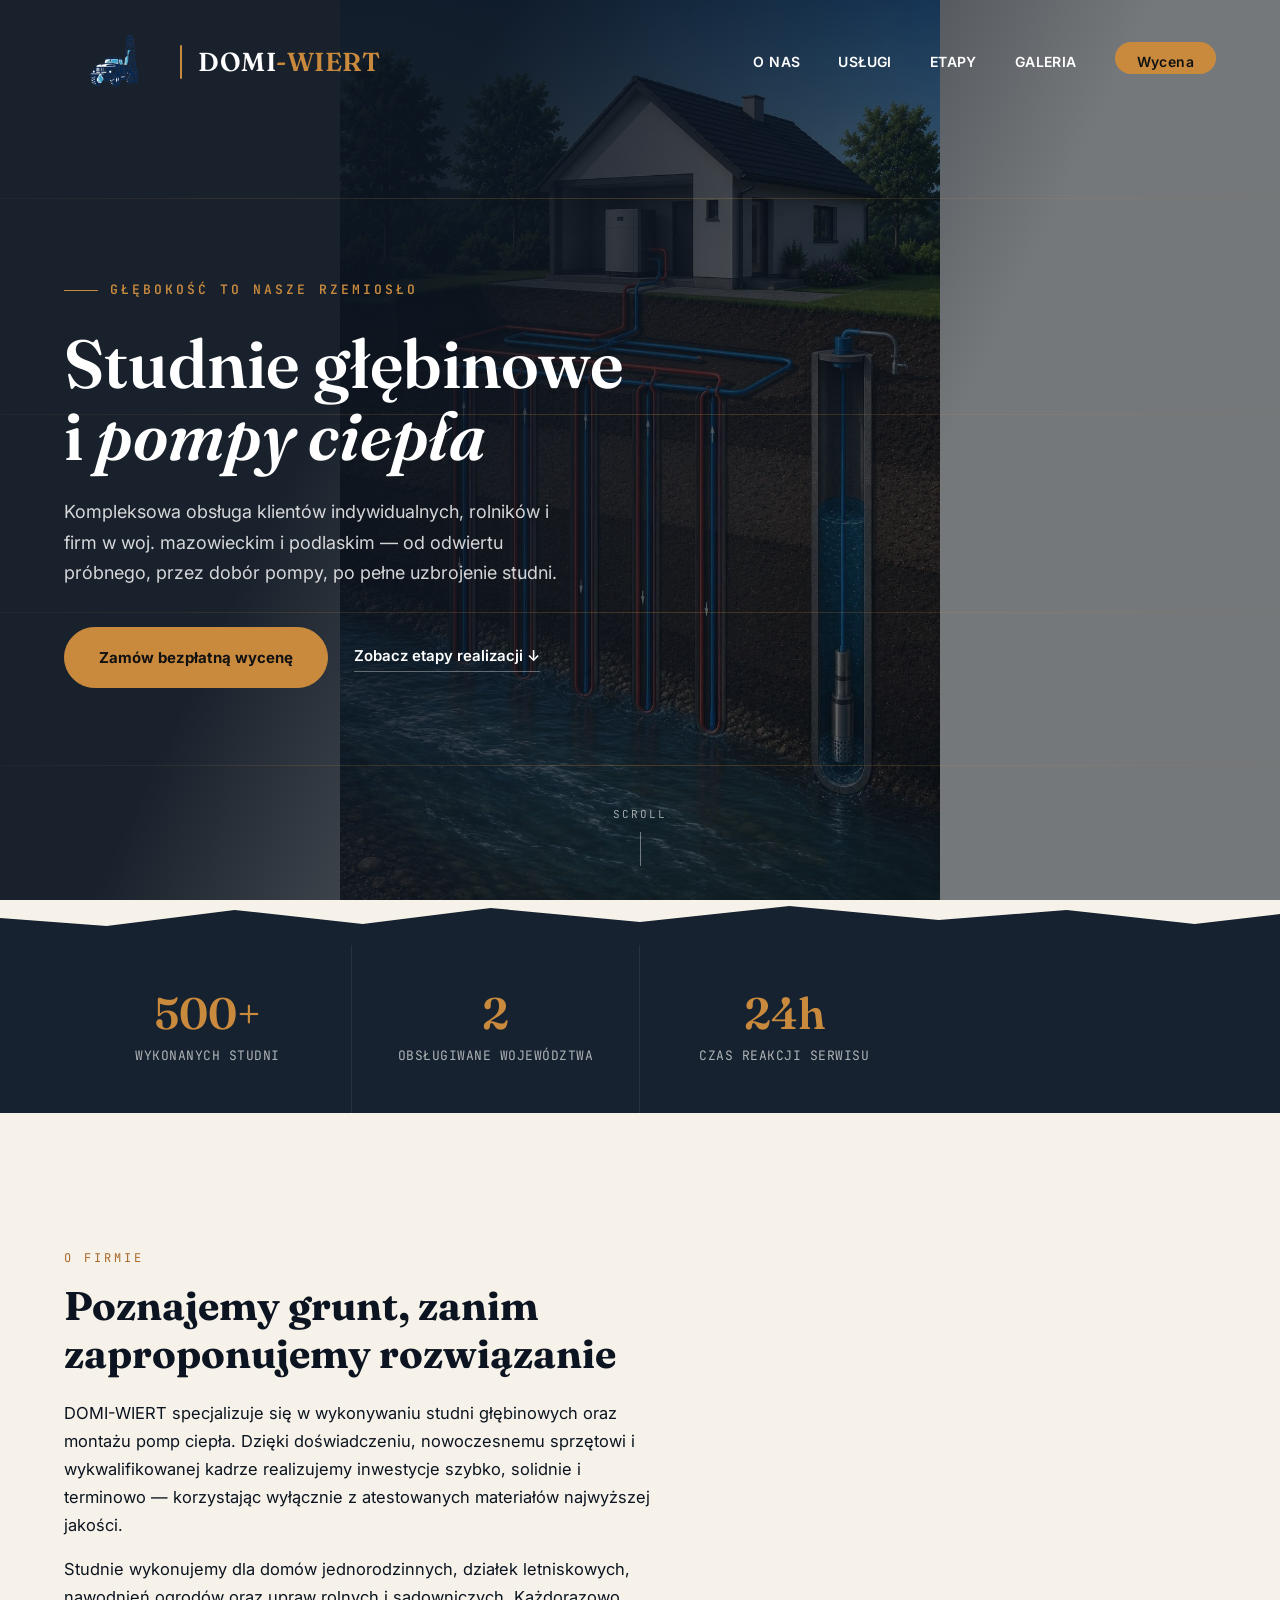
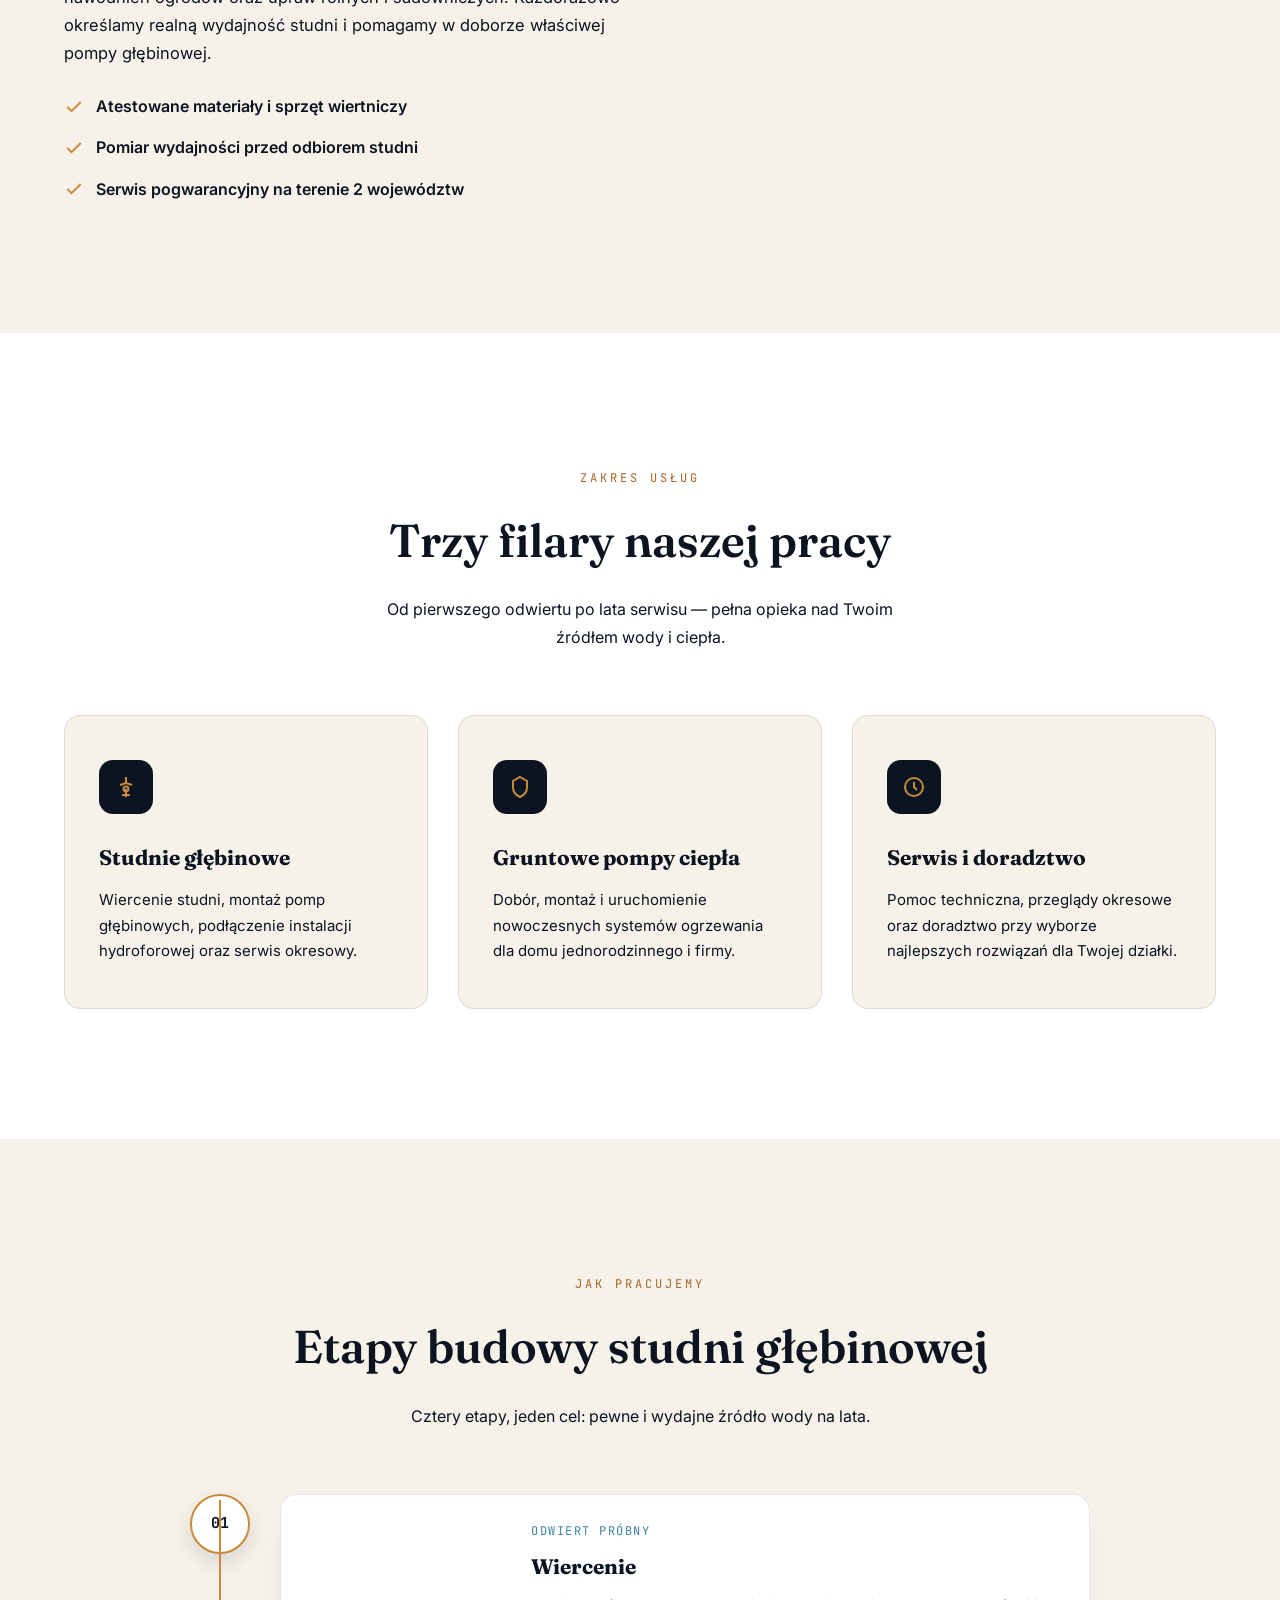
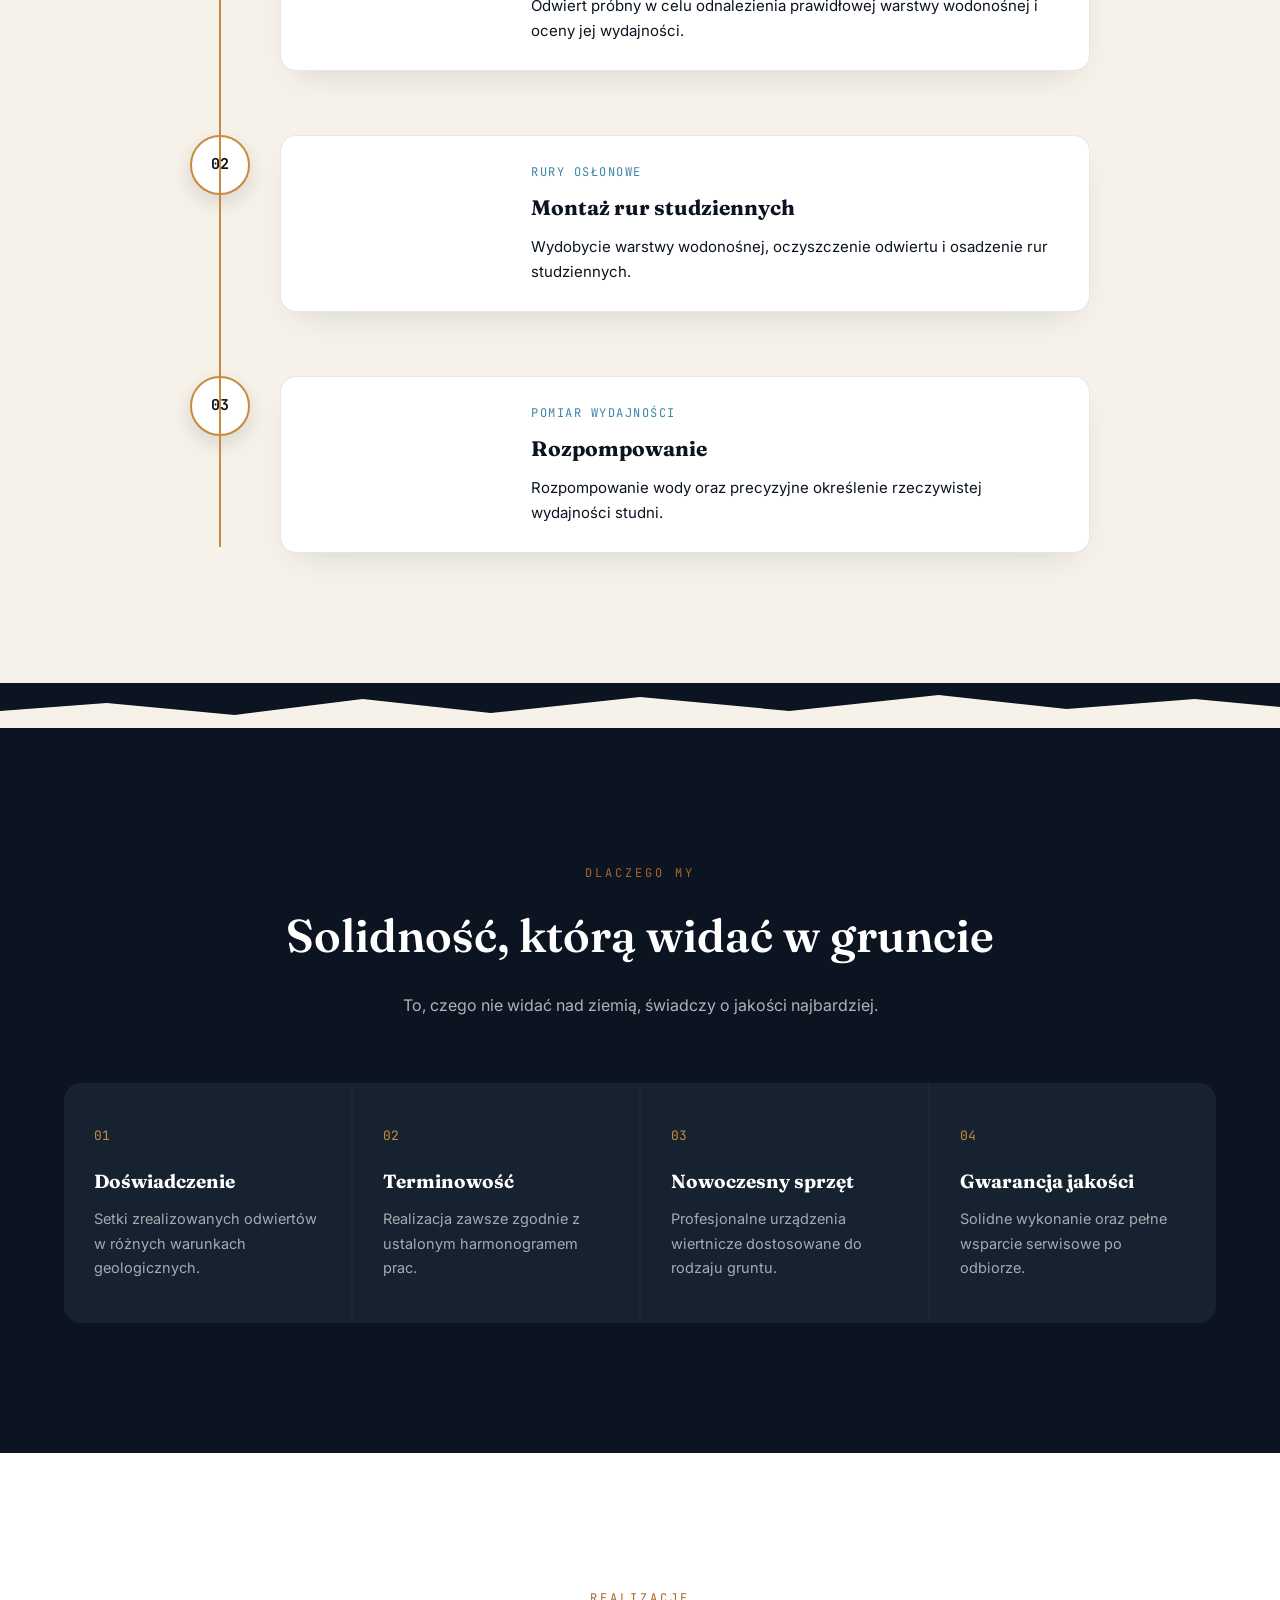
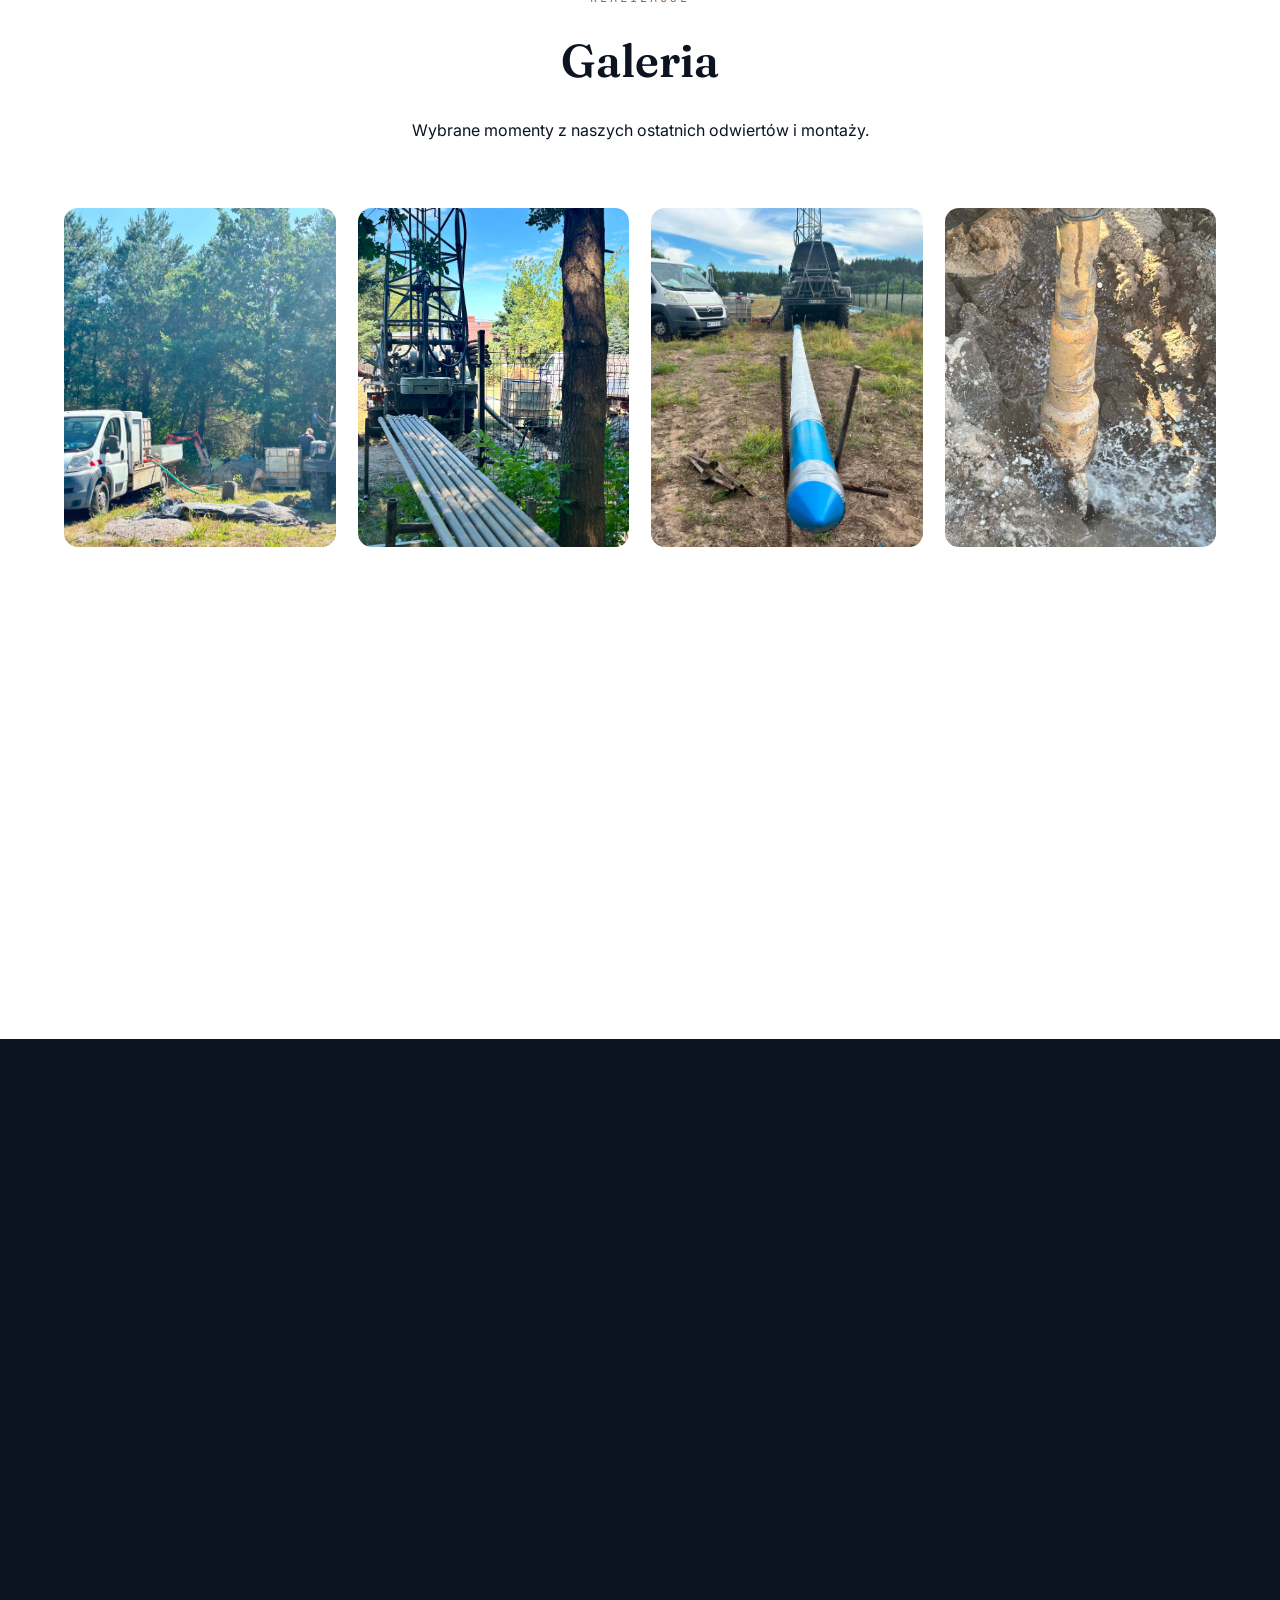
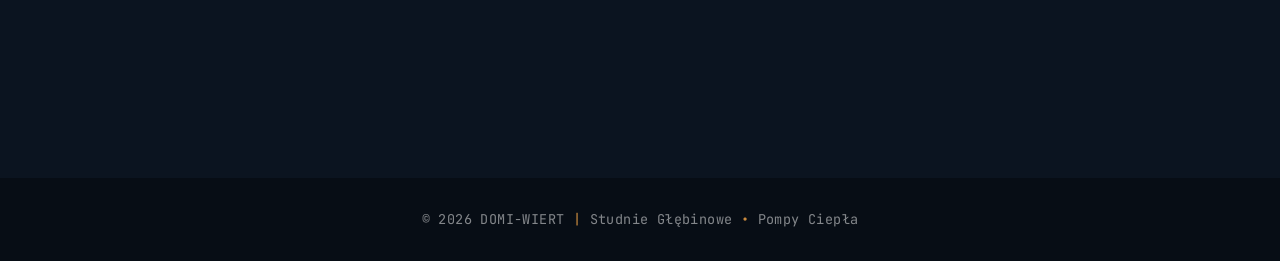
==== commit 4ace48b5: "Update index.html" ====
--- a/index.html
+++ b/index.html
@@ -298,22 +298,22 @@
 </div>
 
 <div class="gallery-item reveal" style="--i:3">
-<img src="5.jpeg" alt="Gotowa instalacja studzienna" data-full="5.jpeg">
+<img src="4.jpeg" alt="Gotowa instalacja studzienna" data-full="5.jpeg">
 <span>Instalacja końcowa</span>
 </div>
 
 <div class="gallery-item reveal" style="--i:4">
-<img src="11.jpeg" alt="Gotowa instalacja studzienna" data-full="11.jpeg">
+<img src="5.jpeg" alt="Gotowa instalacja studzienna" data-full="11.jpeg">
 <span>Instalacja końcowa</span>
 </div>
 
 <div class="gallery-item reveal" style="--i:5">
-<img src="12.jpeg" alt="Gotowa instalacja studzienna" data-full="12.jpeg">
+<img src="6.jpeg" alt="Gotowa instalacja studzienna" data-full="12.jpeg">
 <span>Instalacja końcowa</span>
 </div>
 
 <div class="gallery-item reveal" style="--i:6">
-<img src="13.jpeg" alt="Gotowa instalacja studzienna" data-full="13.jpeg">
+<img src="7.jpeg" alt="Gotowa instalacja studzienna" data-full="13.jpeg">
 <span>Instalacja końcowa</span>
 </div>
 
@@ -387,4 +387,4 @@
 
 <script src="script.js"></script>
 </body>
-</html>+</html>
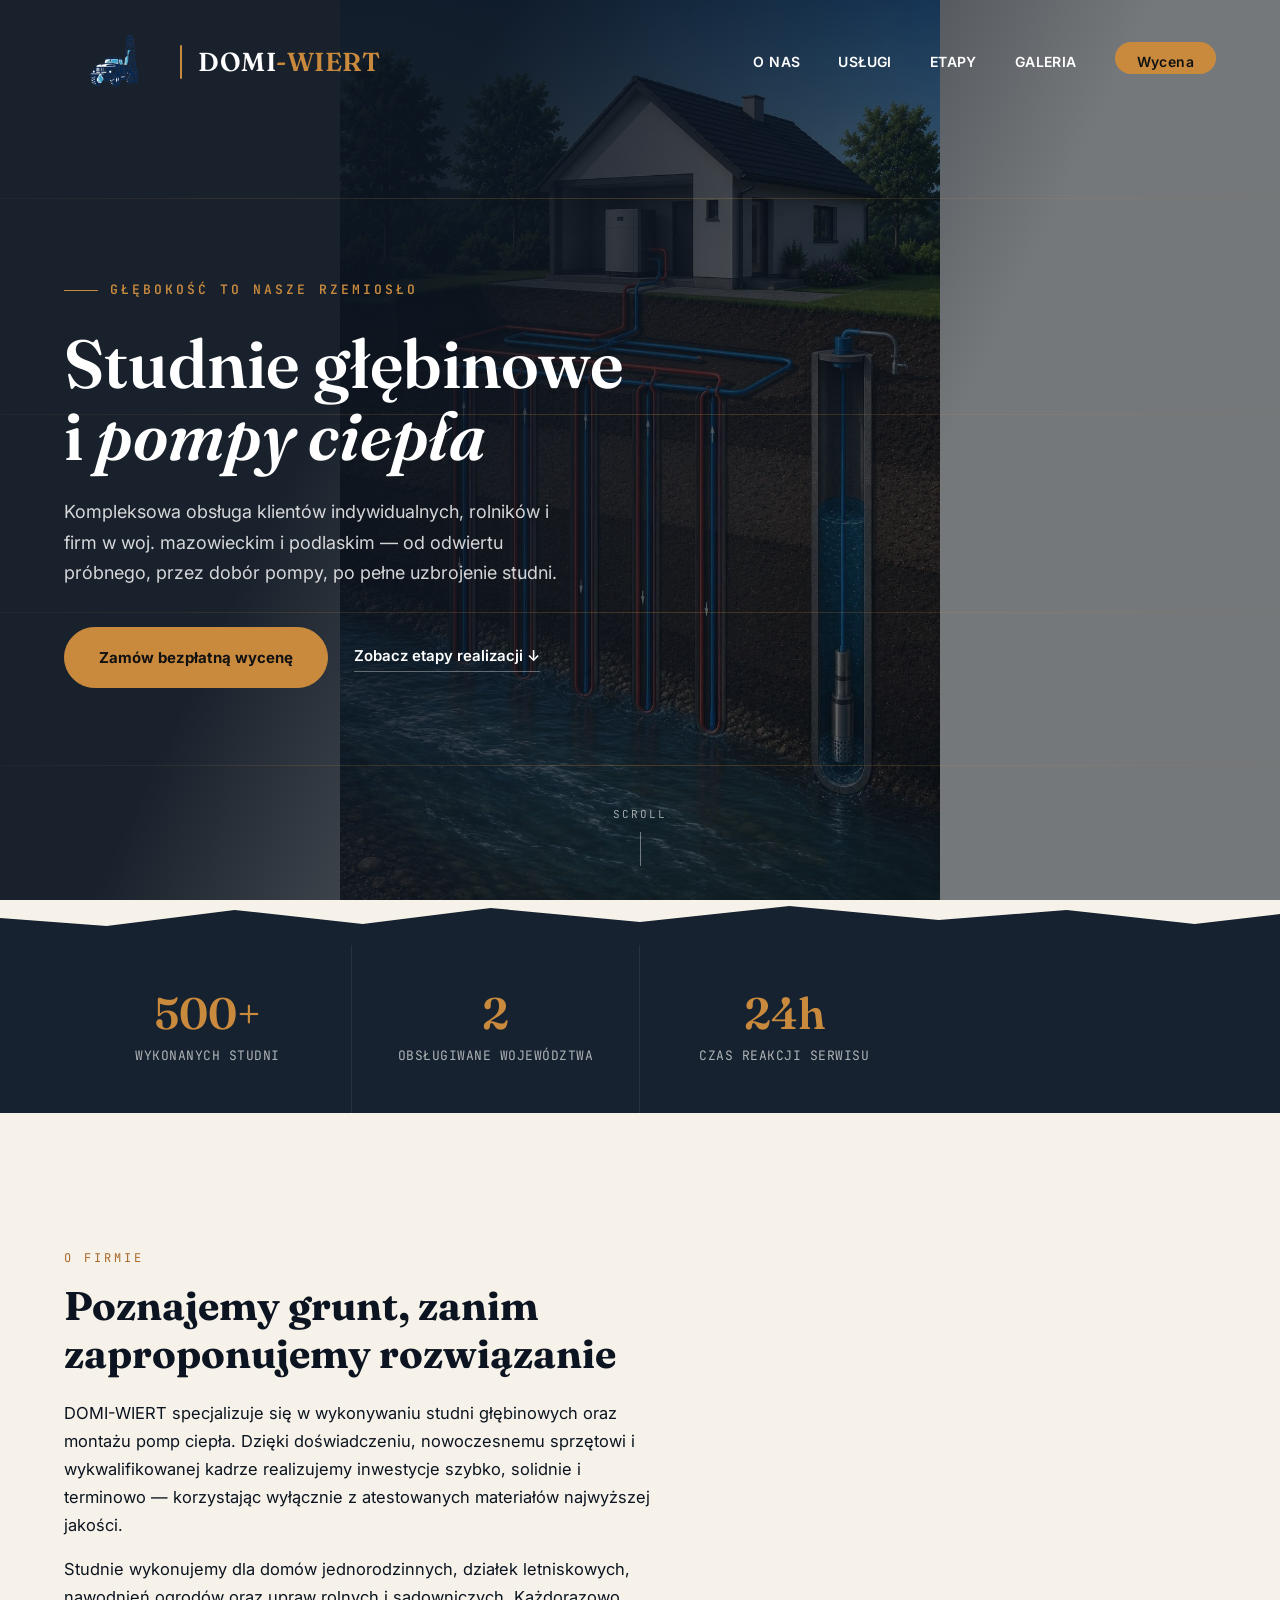
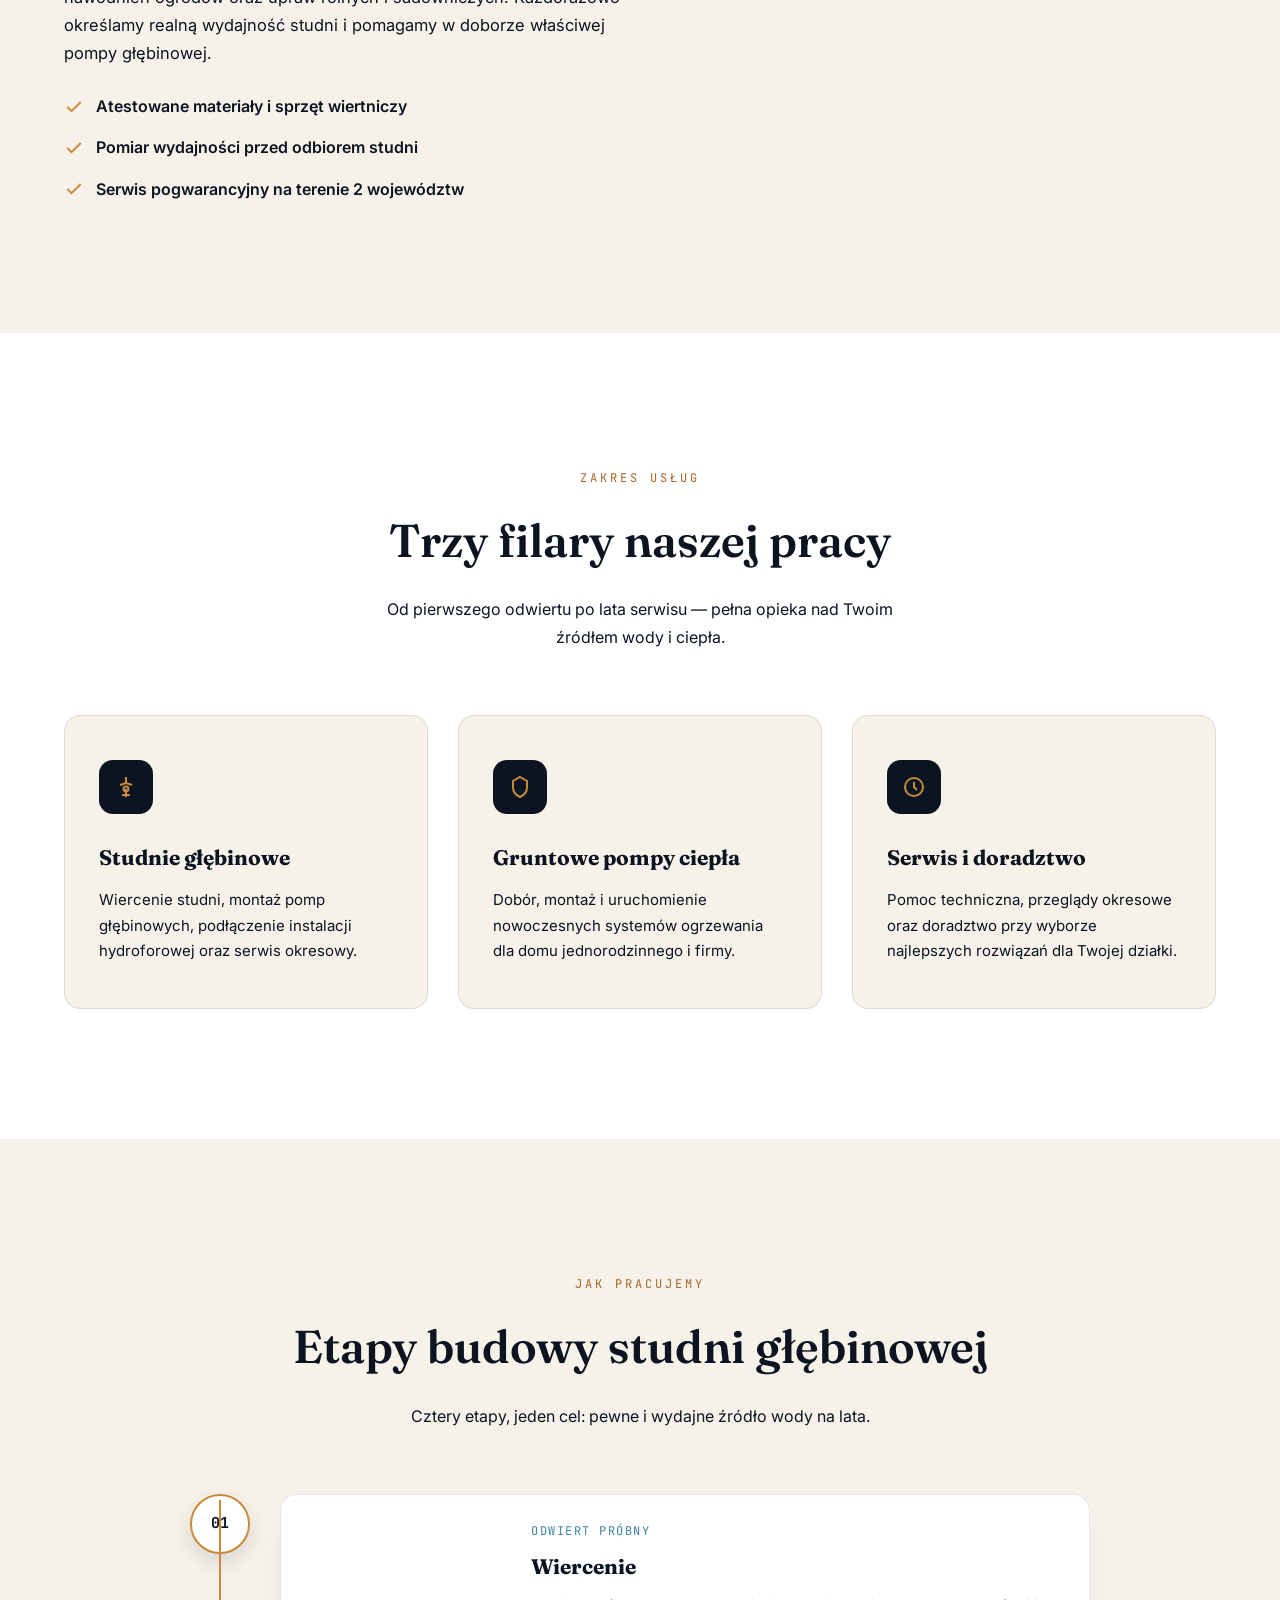
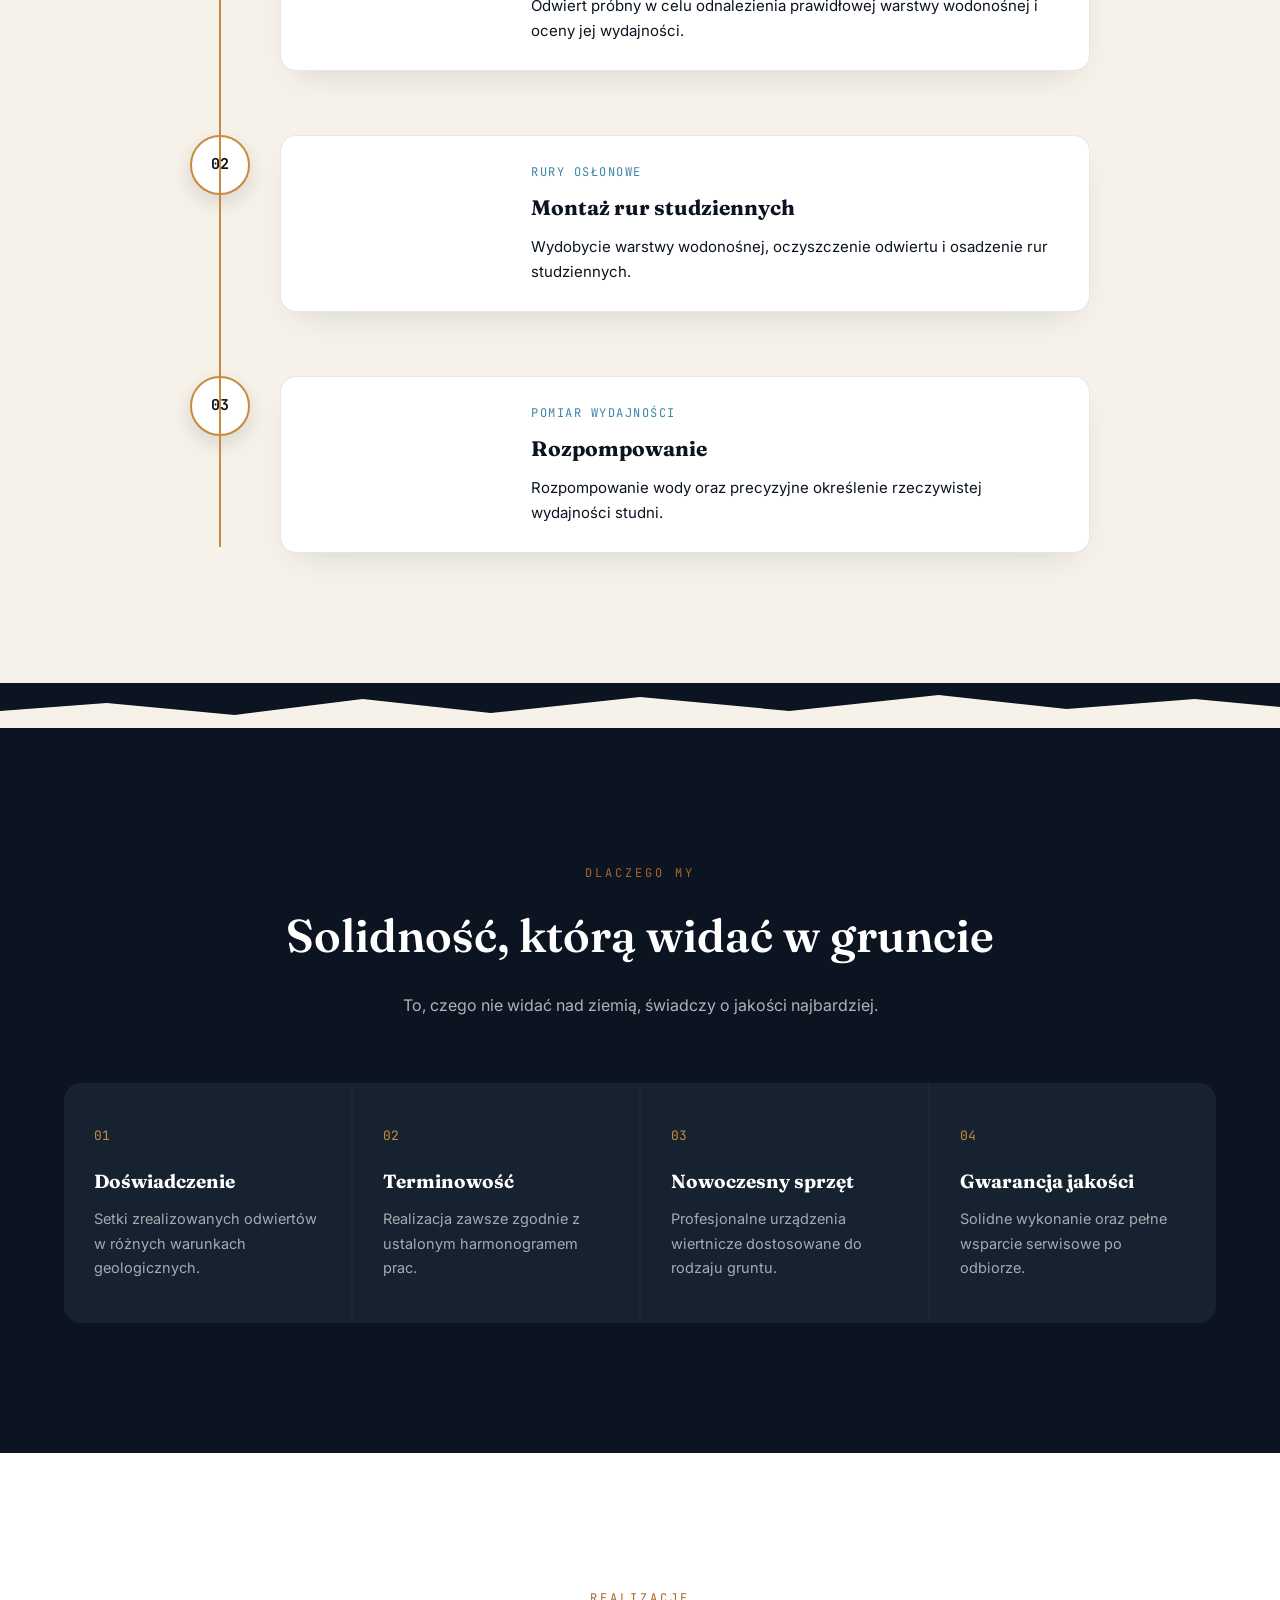
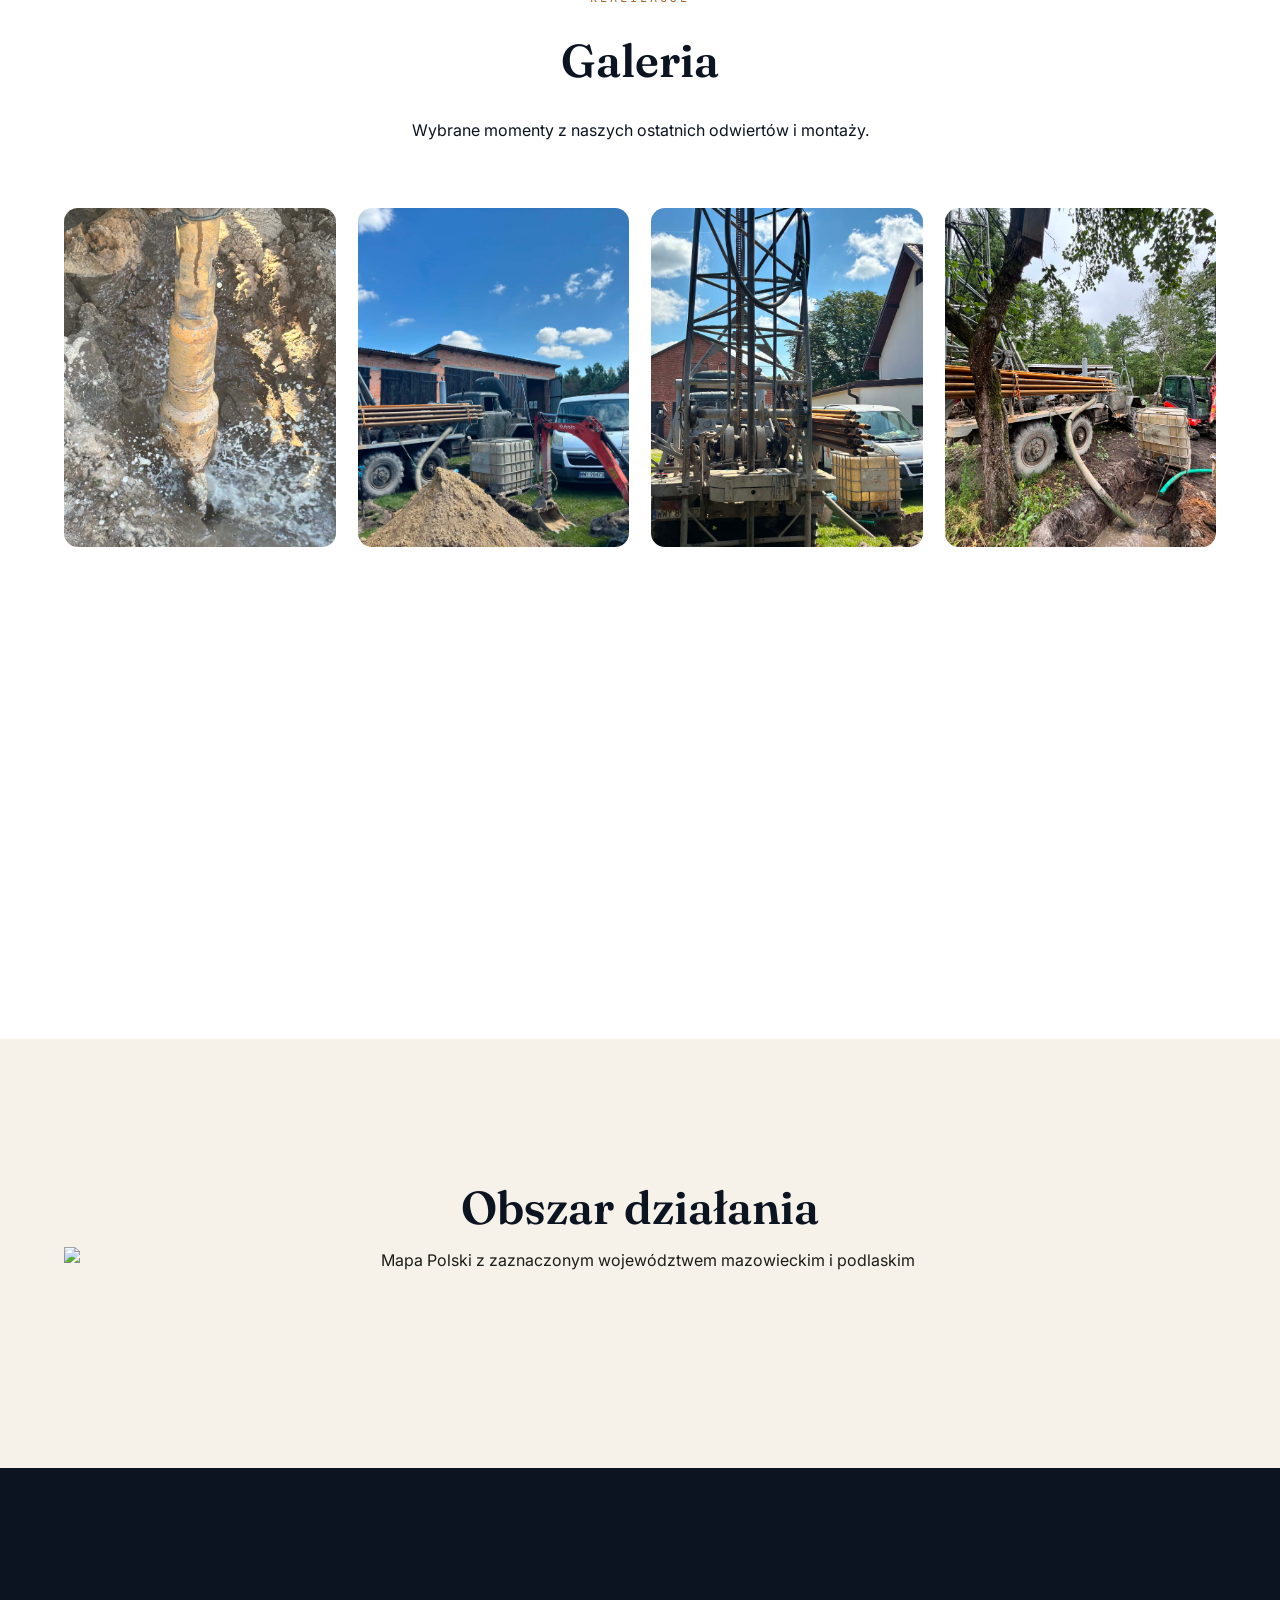
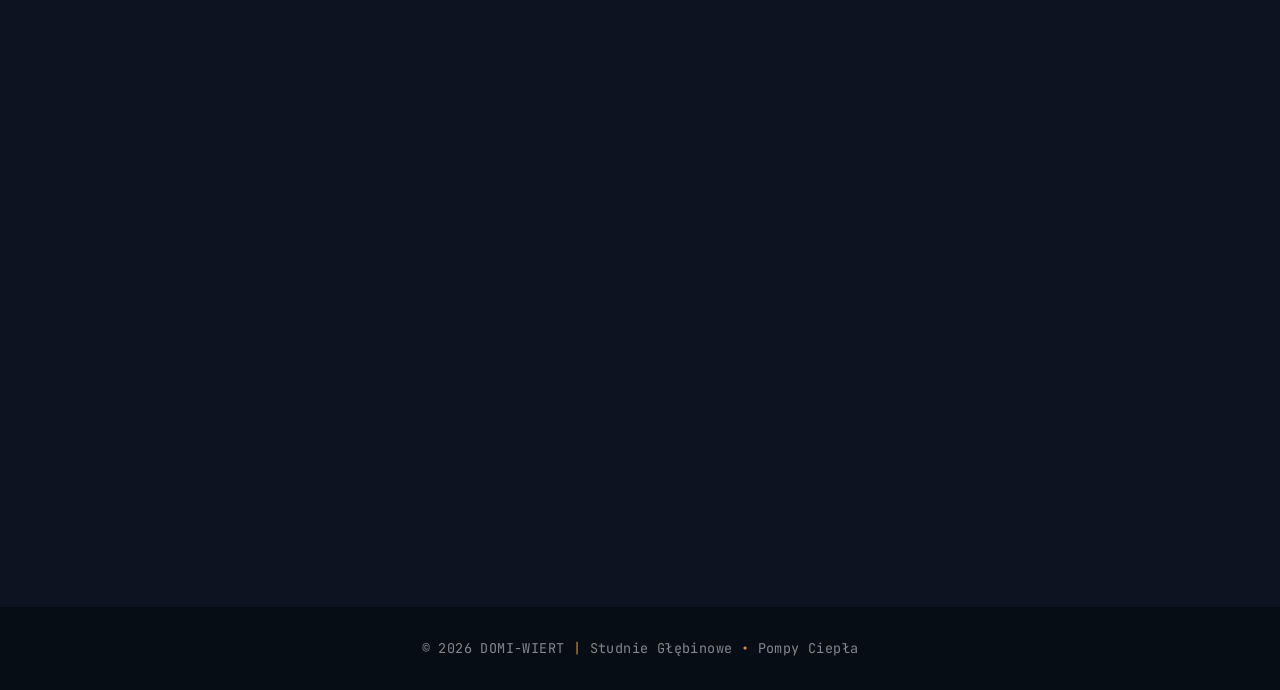
==== commit 2ed70a3d: "Update index.html" ====
--- a/index.html
+++ b/index.html
@@ -119,6 +119,7 @@
 studni i pomagamy w doborze właściwej pompy głębinowej.
 </p>
 
+
 <ul class="about-list">
 <li><svg width="20" height="20" viewBox="0 0 24 24" fill="none" stroke="currentColor" stroke-width="2.4"><path d="M4 12l5 5L20 6"/></svg> Atestowane materiały i sprzęt wiertniczy</li>
 <li><svg width="20" height="20" viewBox="0 0 24 24" fill="none" stroke="currentColor" stroke-width="2.4"><path d="M4 12l5 5L20 6"/></svg> Pomiar wydajności przed odbiorem studni</li>
@@ -126,7 +127,6 @@
 </ul>
 </div>
 
-
 </div>
 </div>
 </section>
@@ -185,7 +185,7 @@
 <div class="depth-marker">01</div>
 <div class="depth-card">
 <video autoplay muted loop playsinline>
-    <source src="3.mp4" type="video/mp4">
+    <source src="1.mp4" type="video/mp4">
 </video>
 <div class="depth-card-body">
 <div class="depth-tag">ODWIERT PRÓBNY</div>
@@ -213,7 +213,7 @@
 <div class="depth-marker">03</div>
 <div class="depth-card">
 <video autoplay muted loop playsinline>
-    <source src="1.mp4" type="video/mp4">
+    <source src="3.mp4" type="video/mp4">
 </video>
 <div class="depth-card-body">
 <div class="depth-tag">POMIAR WYDAJNOŚCI</div>
@@ -283,37 +283,37 @@
 <div class="gallery-grid">
 
 <div class="gallery-item reveal" style="--i:0">
-<img src="1.jpeg" alt="Realizacja odwiertu studni głębinowej" data-full="1.jpeg">
+<img src="4.jpeg" alt="Realizacja odwiertu studni głębinowej" data-full="1.jpeg">
 <span>Odwiert / etap 1</span>
 </div>
 
 <div class="gallery-item reveal" style="--i:1">
-<img src="2.jpeg" alt="Studnia głębinowa po montażu" data-full="2.jpeg">
+<img src="5.jpeg" alt="Studnia głębinowa po montażu" data-full="2.jpeg">
 <span>Studnia głębinowa</span>
 </div>
 
 <div class="gallery-item reveal" style="--i:2">
-<img src="3.jpeg" alt="Pompa głębinowa w instalacji" data-full="3.jpeg">
+<img src="6.jpeg" alt="Pompa głębinowa w instalacji" data-full="3.jpeg">
 <span>Pompa głębinowa</span>
 </div>
 
 <div class="gallery-item reveal" style="--i:3">
-<img src="4.jpeg" alt="Gotowa instalacja studzienna" data-full="5.jpeg">
+<img src="7.jpeg" alt="Gotowa instalacja studzienna" data-full="5.jpeg">
 <span>Instalacja końcowa</span>
 </div>
 
 <div class="gallery-item reveal" style="--i:4">
-<img src="5.jpeg" alt="Gotowa instalacja studzienna" data-full="11.jpeg">
+<img src="8.jpeg" alt="Gotowa instalacja studzienna" data-full="11.jpeg">
 <span>Instalacja końcowa</span>
 </div>
 
 <div class="gallery-item reveal" style="--i:5">
-<img src="6.jpeg" alt="Gotowa instalacja studzienna" data-full="12.jpeg">
+<img src="9.jpeg" alt="Gotowa instalacja studzienna" data-full="12.jpeg">
 <span>Instalacja końcowa</span>
 </div>
 
 <div class="gallery-item reveal" style="--i:6">
-<img src="7.jpeg" alt="Gotowa instalacja studzienna" data-full="13.jpeg">
+<img src="10.jpeg" alt="Gotowa instalacja studzienna" data-full="13.jpeg">
 <span>Instalacja końcowa</span>
 </div>
 
@@ -321,7 +321,28 @@
 </div>
 </section>
 
+
+<section class="map-section">
+
+    <div class="container">
+
+        <div class="section-title">
+            
+            <h2>Obszar działania</h2>
+
+        <div class="map-box">
+
+            <img src="mapa-polski.png"
+                 alt="Mapa Polski z zaznaczonym województwem mazowieckim i podlaskim">
+
+        </div>
+
+    </div>
+
+</section>
+
 <section id="contact" class="contact">
+    
 <div class="container">
 <div class="contact-grid">
 
@@ -376,6 +397,7 @@
 </div>
 </section>
 
+
 <footer>
 © 2026 DOMI-WIERT <span>|</span> Studnie Głębinowe <span>•</span> Pompy Ciepła
 </footer>
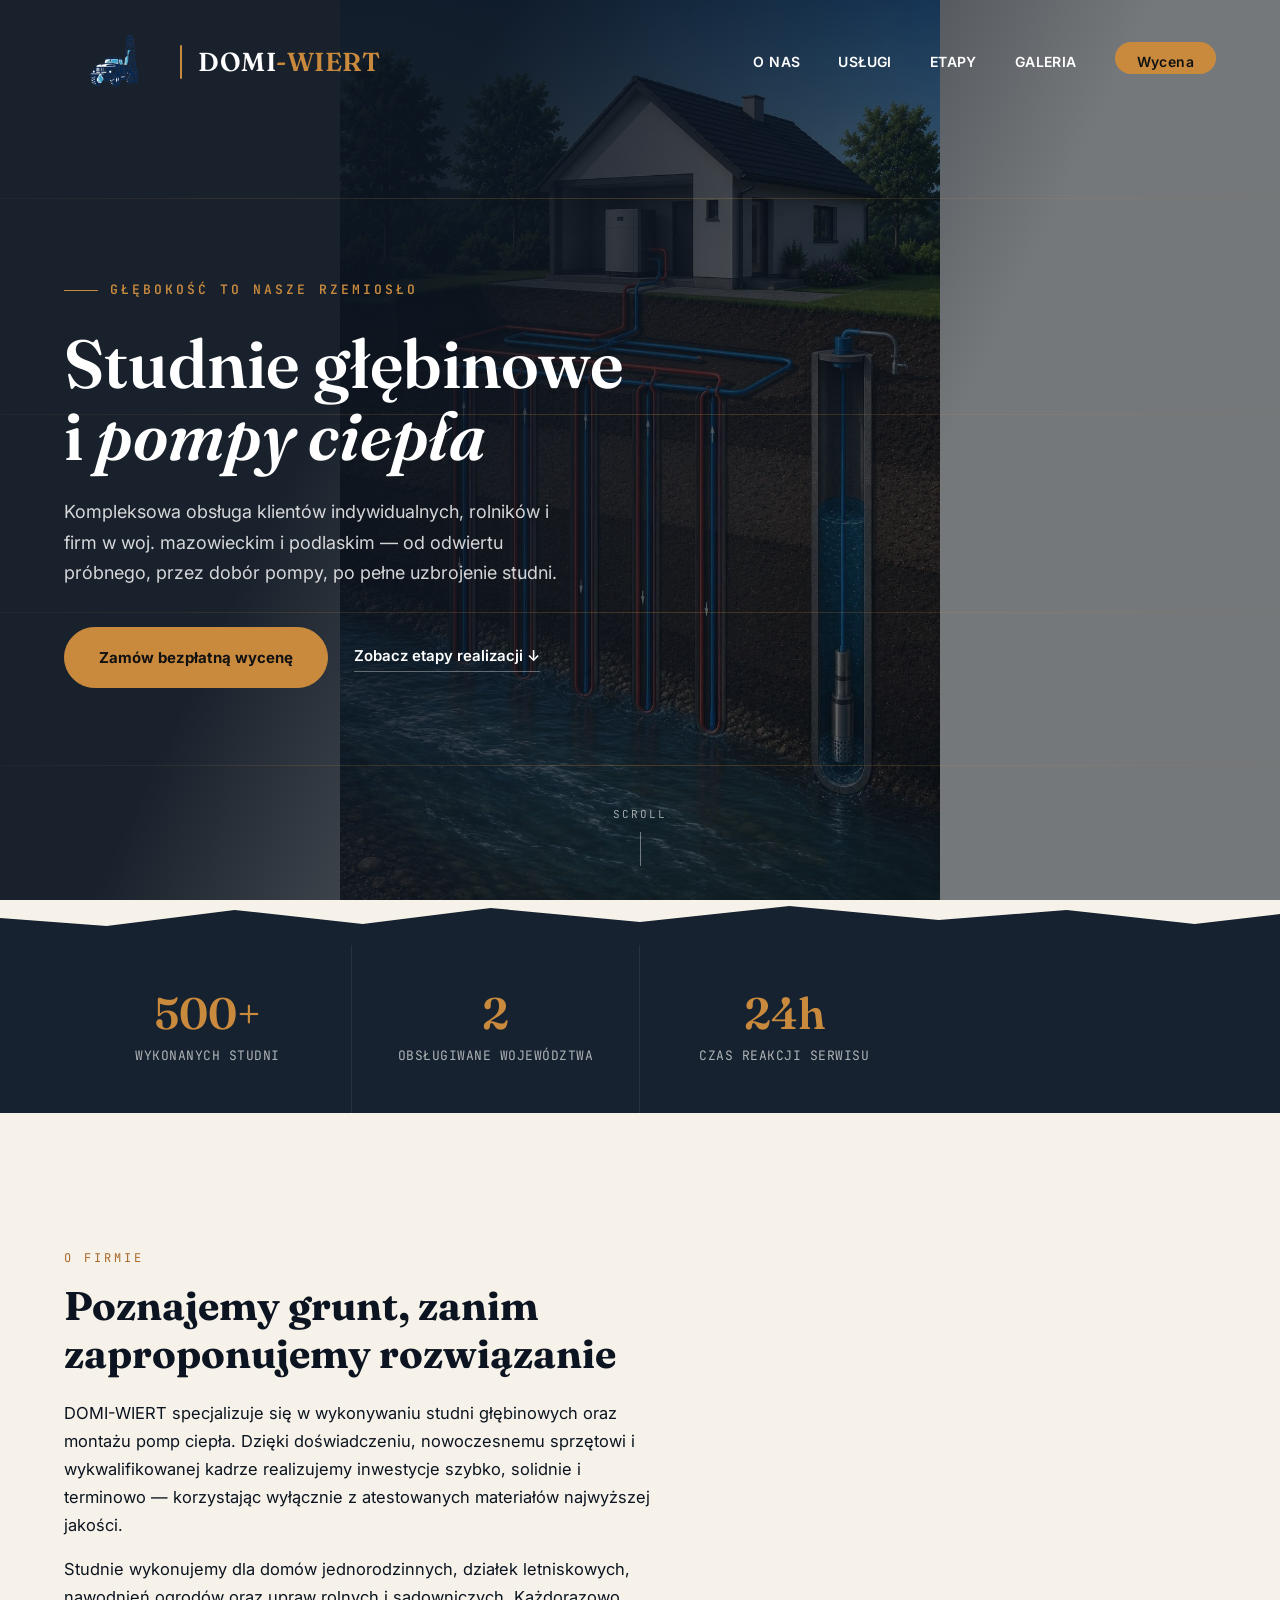
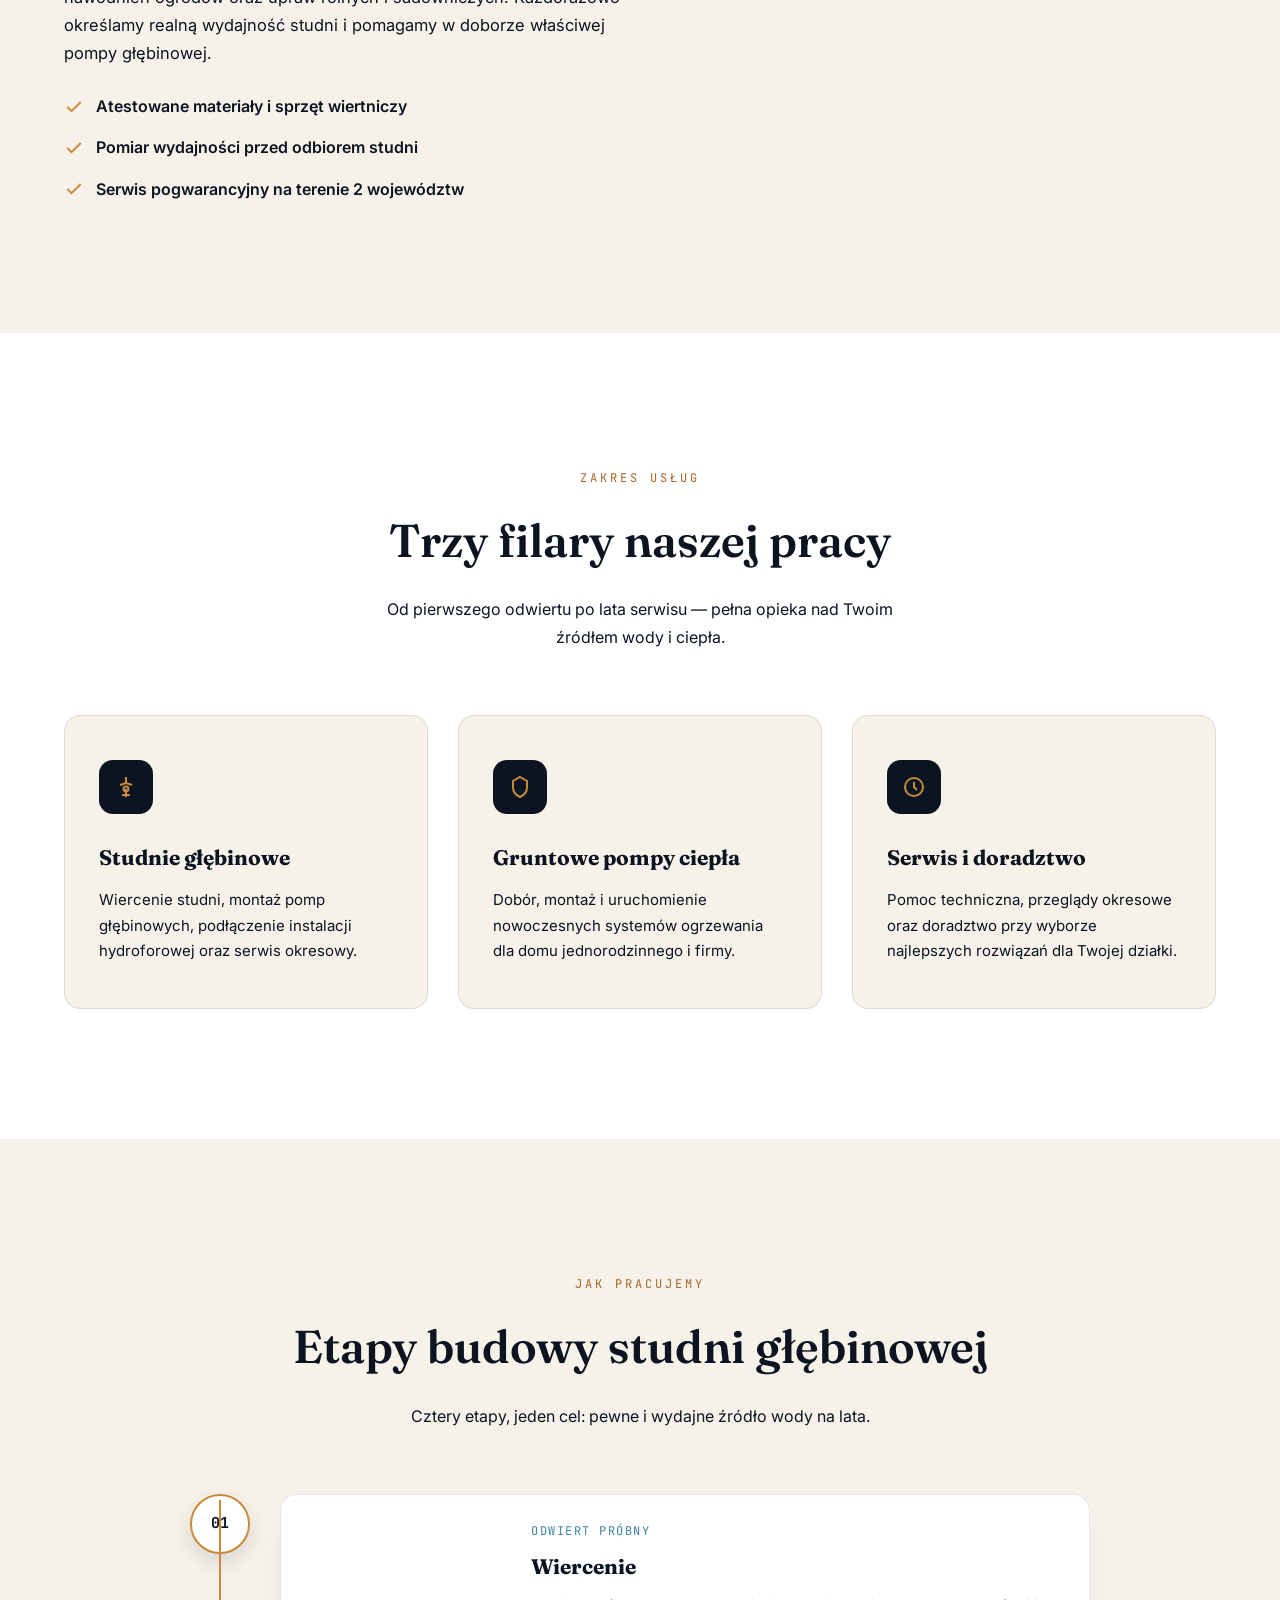
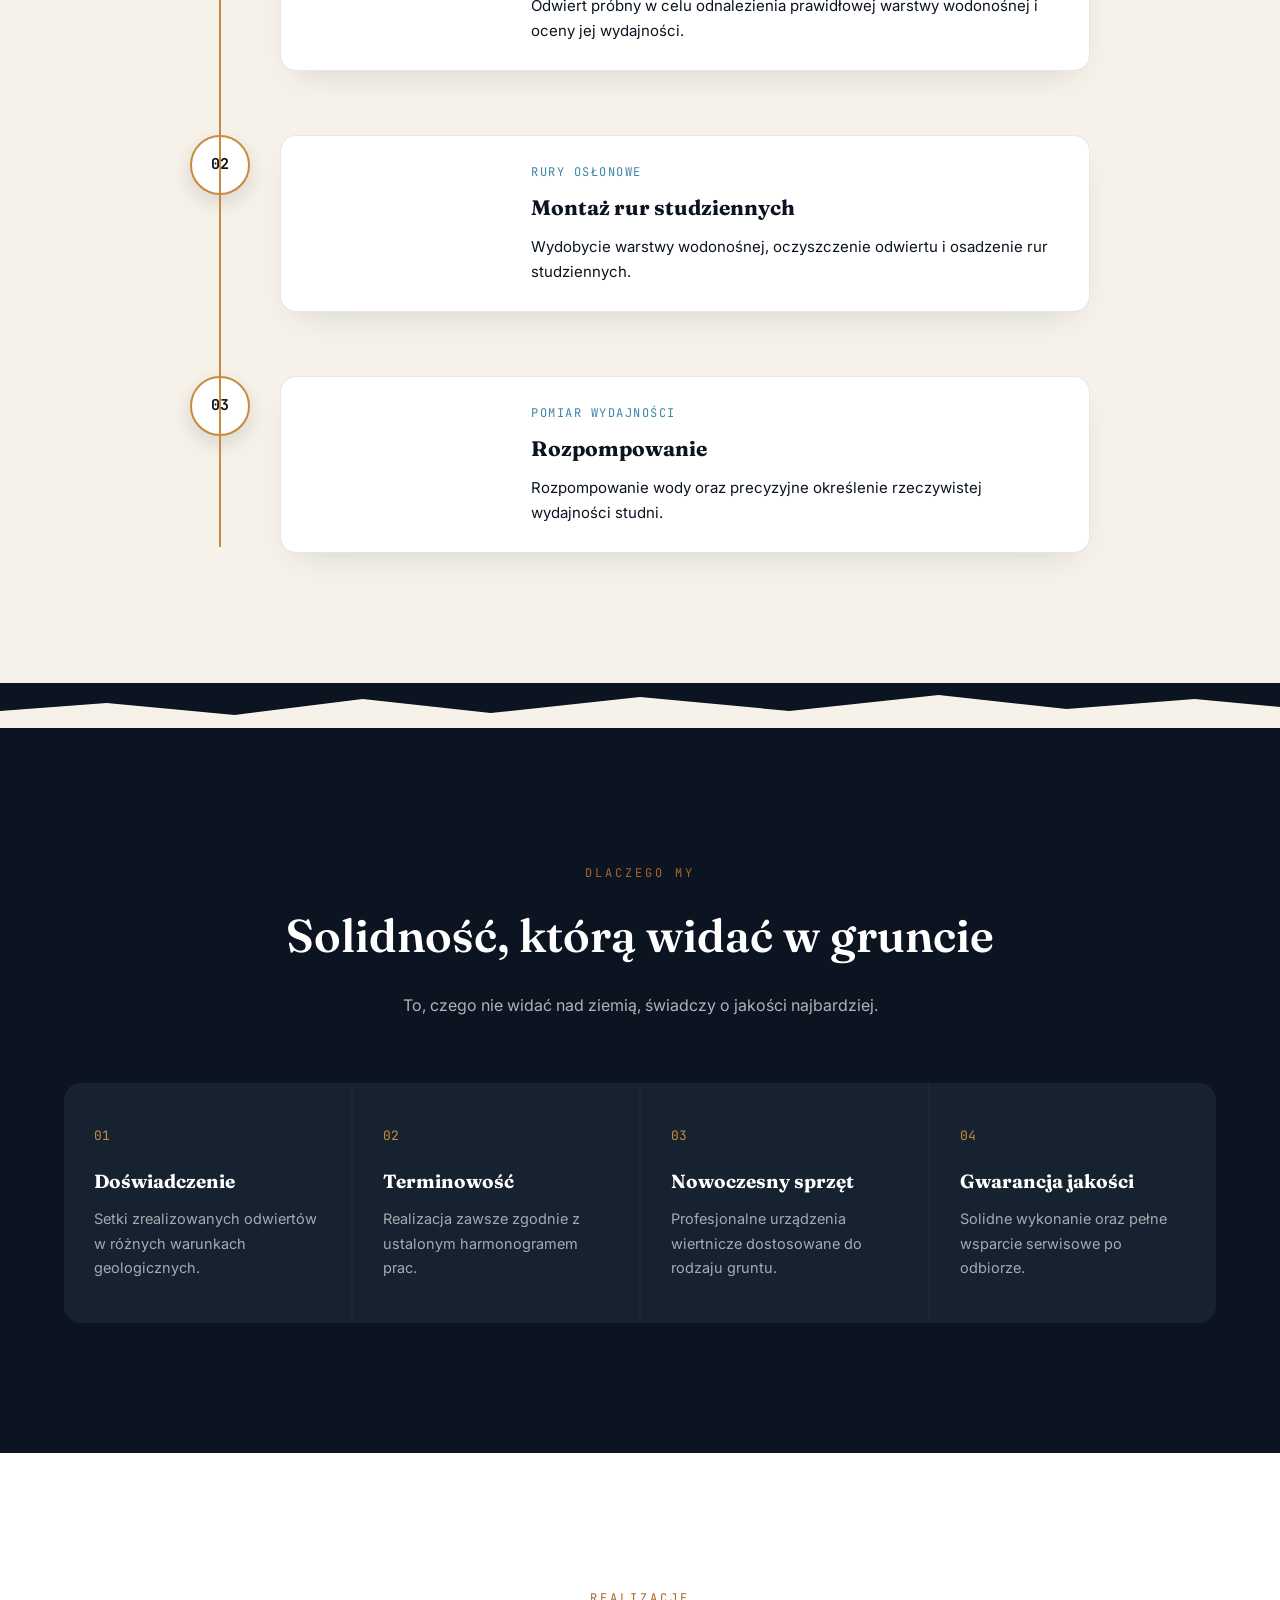
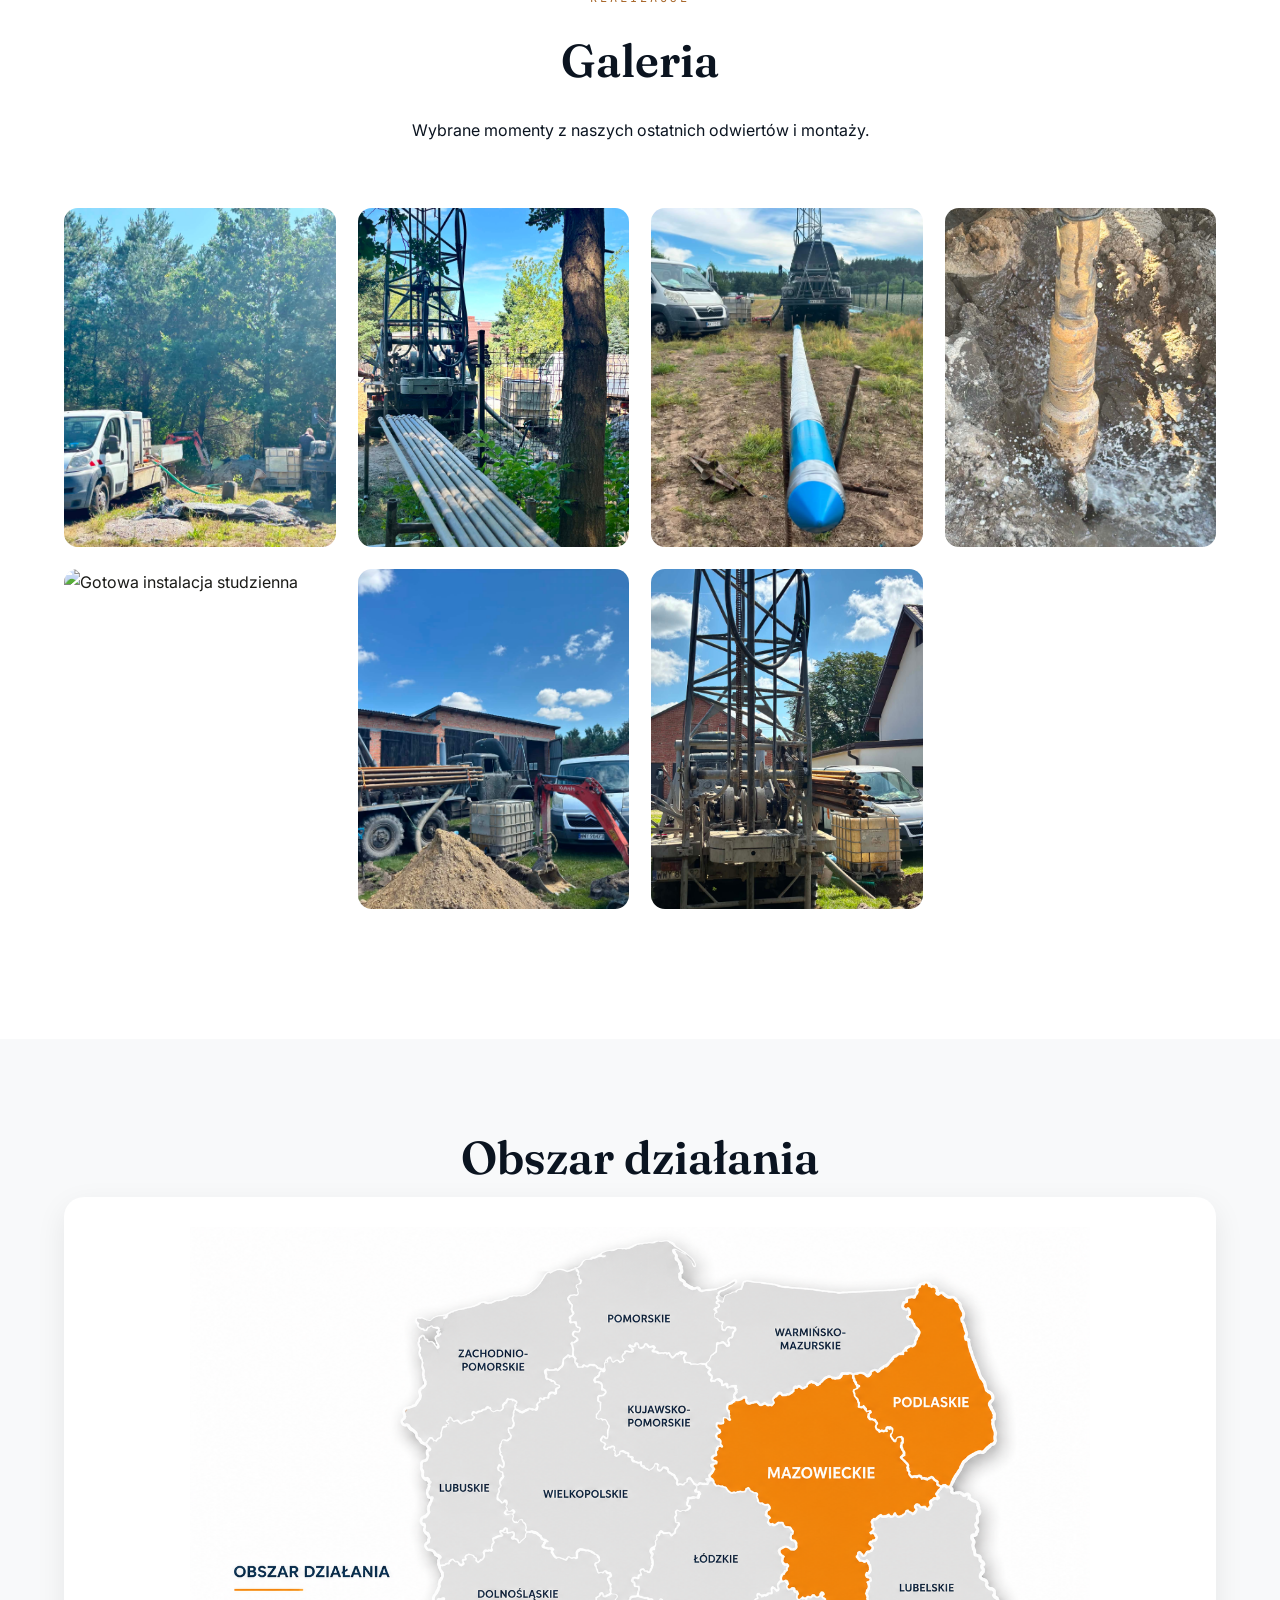
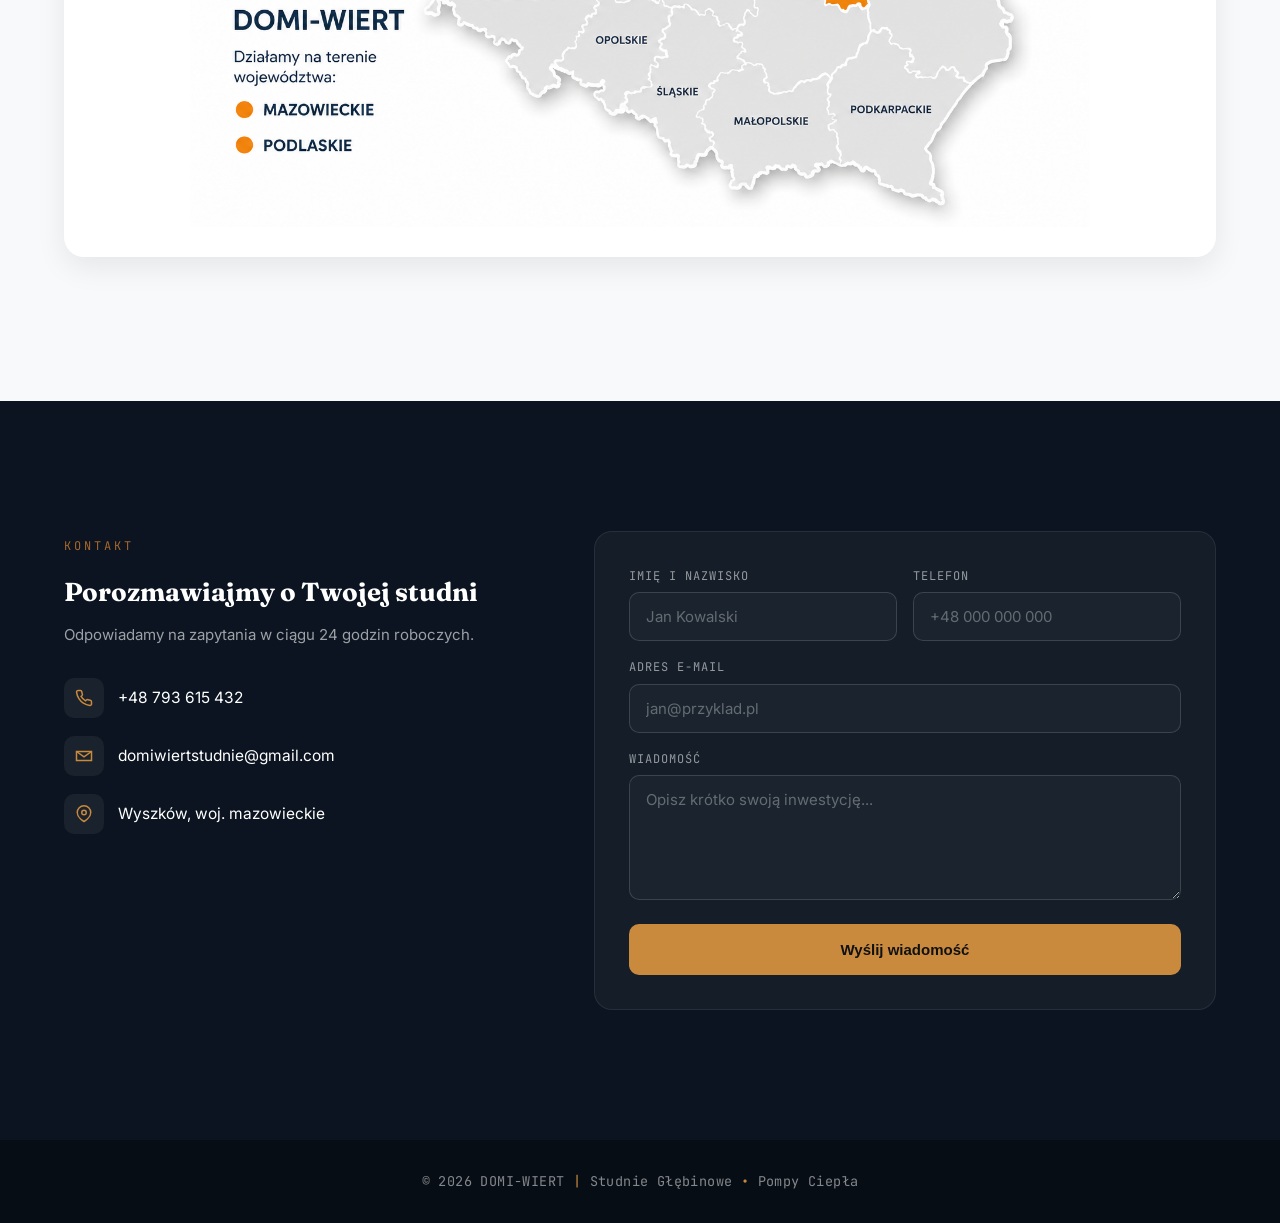
==== commit 9ad175d4: "Update index.html" ====
--- a/index.html
+++ b/index.html
@@ -283,38 +283,31 @@
 <div class="gallery-grid">
 
 <div class="gallery-item reveal" style="--i:0">
-<img src="4.jpeg" alt="Realizacja odwiertu studni głębinowej" data-full="1.jpeg">
-<span>Odwiert / etap 1</span>
+<img src="1.jpeg" alt="Realizacja odwiertu studni głębinowej" data-full="1.jpeg">
 </div>
 
 <div class="gallery-item reveal" style="--i:1">
-<img src="5.jpeg" alt="Studnia głębinowa po montażu" data-full="2.jpeg">
-<span>Studnia głębinowa</span>
+<img src="2.jpeg" alt="Studnia głębinowa po montażu" data-full="2.jpeg">
 </div>
 
 <div class="gallery-item reveal" style="--i:2">
-<img src="6.jpeg" alt="Pompa głębinowa w instalacji" data-full="3.jpeg">
-<span>Pompa głębinowa</span>
+<img src="3.jpeg" alt="Pompa głębinowa w instalacji" data-full="3.jpeg">
 </div>
 
 <div class="gallery-item reveal" style="--i:3">
-<img src="7.jpeg" alt="Gotowa instalacja studzienna" data-full="5.jpeg">
-<span>Instalacja końcowa</span>
+<img src="4.jpeg" alt="Gotowa instalacja studzienna" data-full="5.jpeg">
 </div>
 
 <div class="gallery-item reveal" style="--i:4">
 <img src="8.jpeg" alt="Gotowa instalacja studzienna" data-full="11.jpeg">
-<span>Instalacja końcowa</span>
 </div>
 
 <div class="gallery-item reveal" style="--i:5">
-<img src="9.jpeg" alt="Gotowa instalacja studzienna" data-full="12.jpeg">
-<span>Instalacja końcowa</span>
+<img src="5.jpeg" alt="Gotowa instalacja studzienna" data-full="12.jpeg">
 </div>
 
 <div class="gallery-item reveal" style="--i:6">
-<img src="10.jpeg" alt="Gotowa instalacja studzienna" data-full="13.jpeg">
-<span>Instalacja końcowa</span>
+<img src="6.jpeg" alt="Gotowa instalacja studzienna" data-full="13.jpeg">
 </div>
 
 </div>
--- a/style.css
+++ b/style.css
@@ -1034,4 +1034,38 @@
     .depth-marker{ width:44px; height:44px; font-size:13px; }
     .depth-line::before,
     .depth-line::after{ left:21px; }
-}+}
+.map-section{
+    background:#f8f9fa;
+    padding:80px 0;
+}
+
+.map-label{
+    color:#f28c28;
+    font-weight:500;
+    letter-spacing:2px;
+    font-size:14px;
+}
+
+.map-section .section-title p{
+    max-width:500px;
+    margin:15px auto 0;
+    font-size:17px;
+    color:#555;
+}
+
+.map-box{
+    background:white;
+    padding:30px;
+    border-radius:20px;
+    box-shadow:0 10px 30px rgba(0,0,0,.08);
+    text-align:center;
+}
+
+.map-box img{
+    width:100%;
+    max-width:900px;
+    height:auto;
+    display:block;
+    margin:auto;
+}
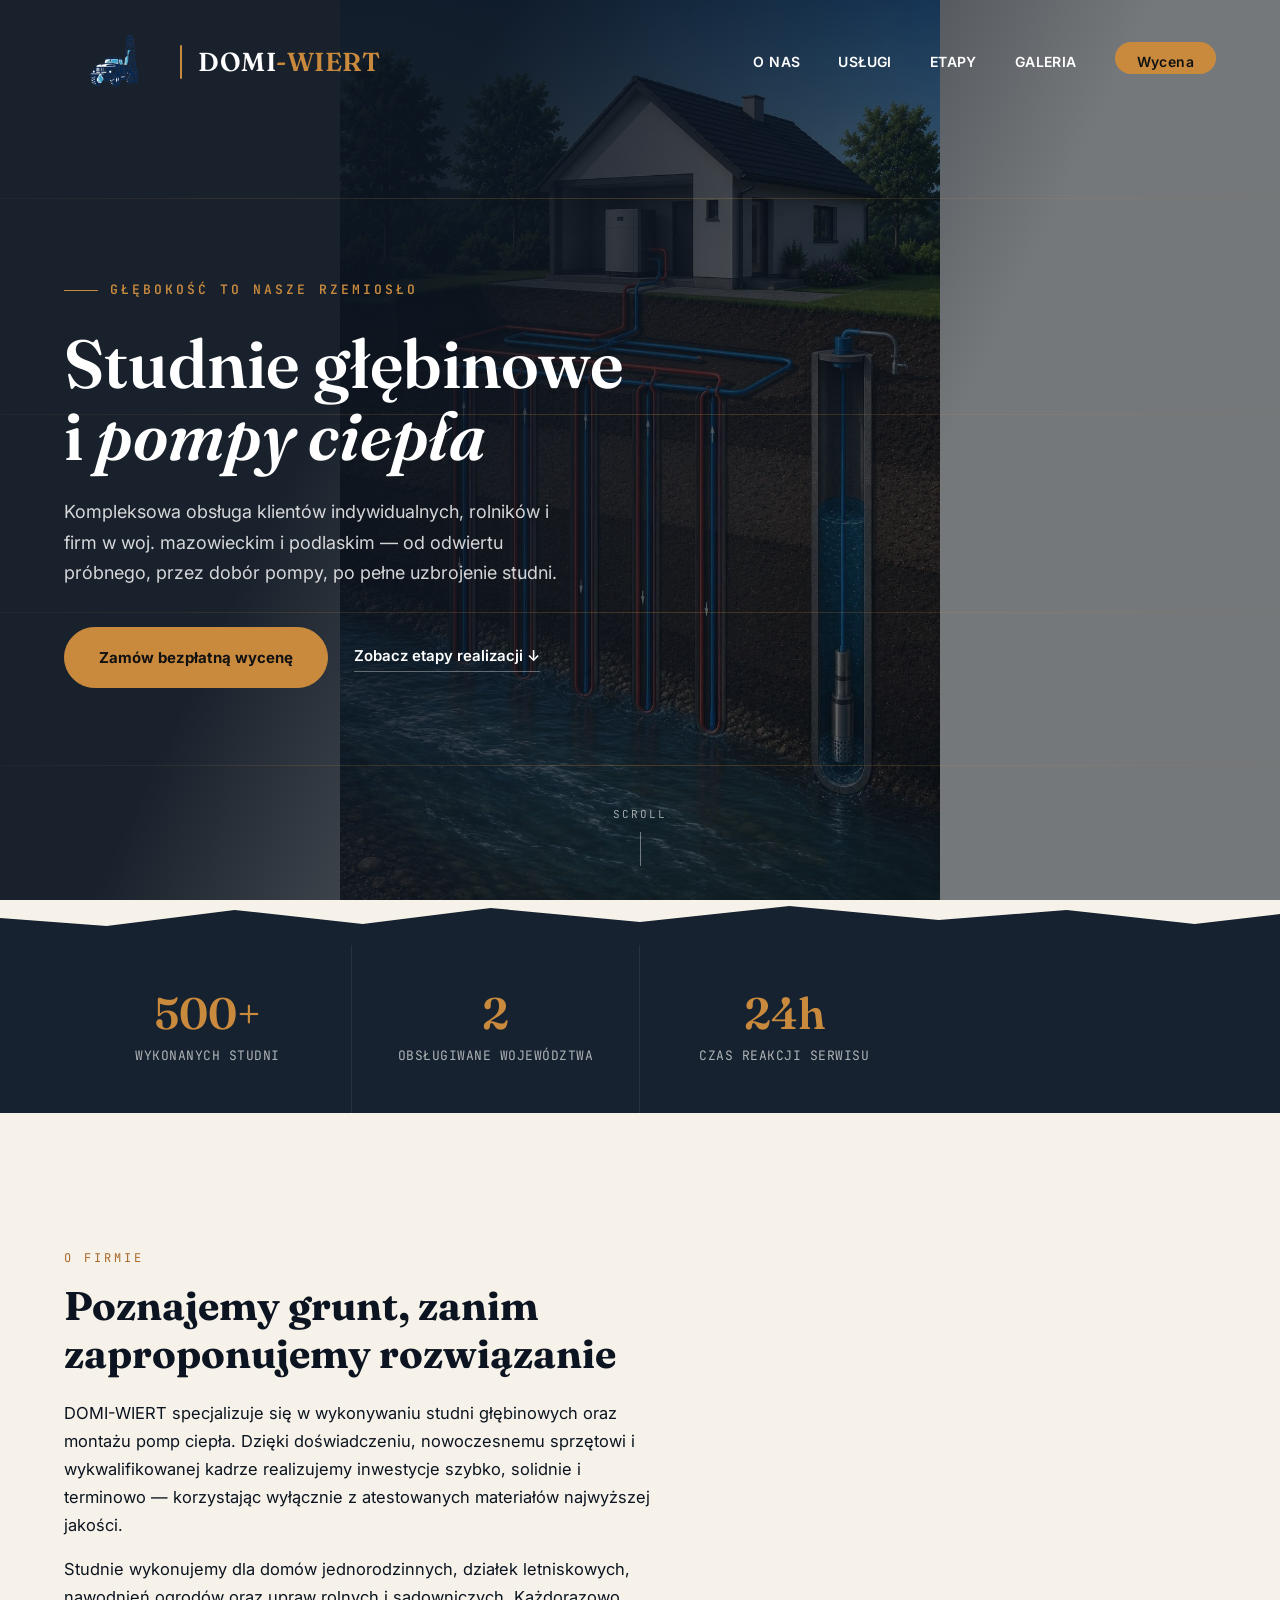
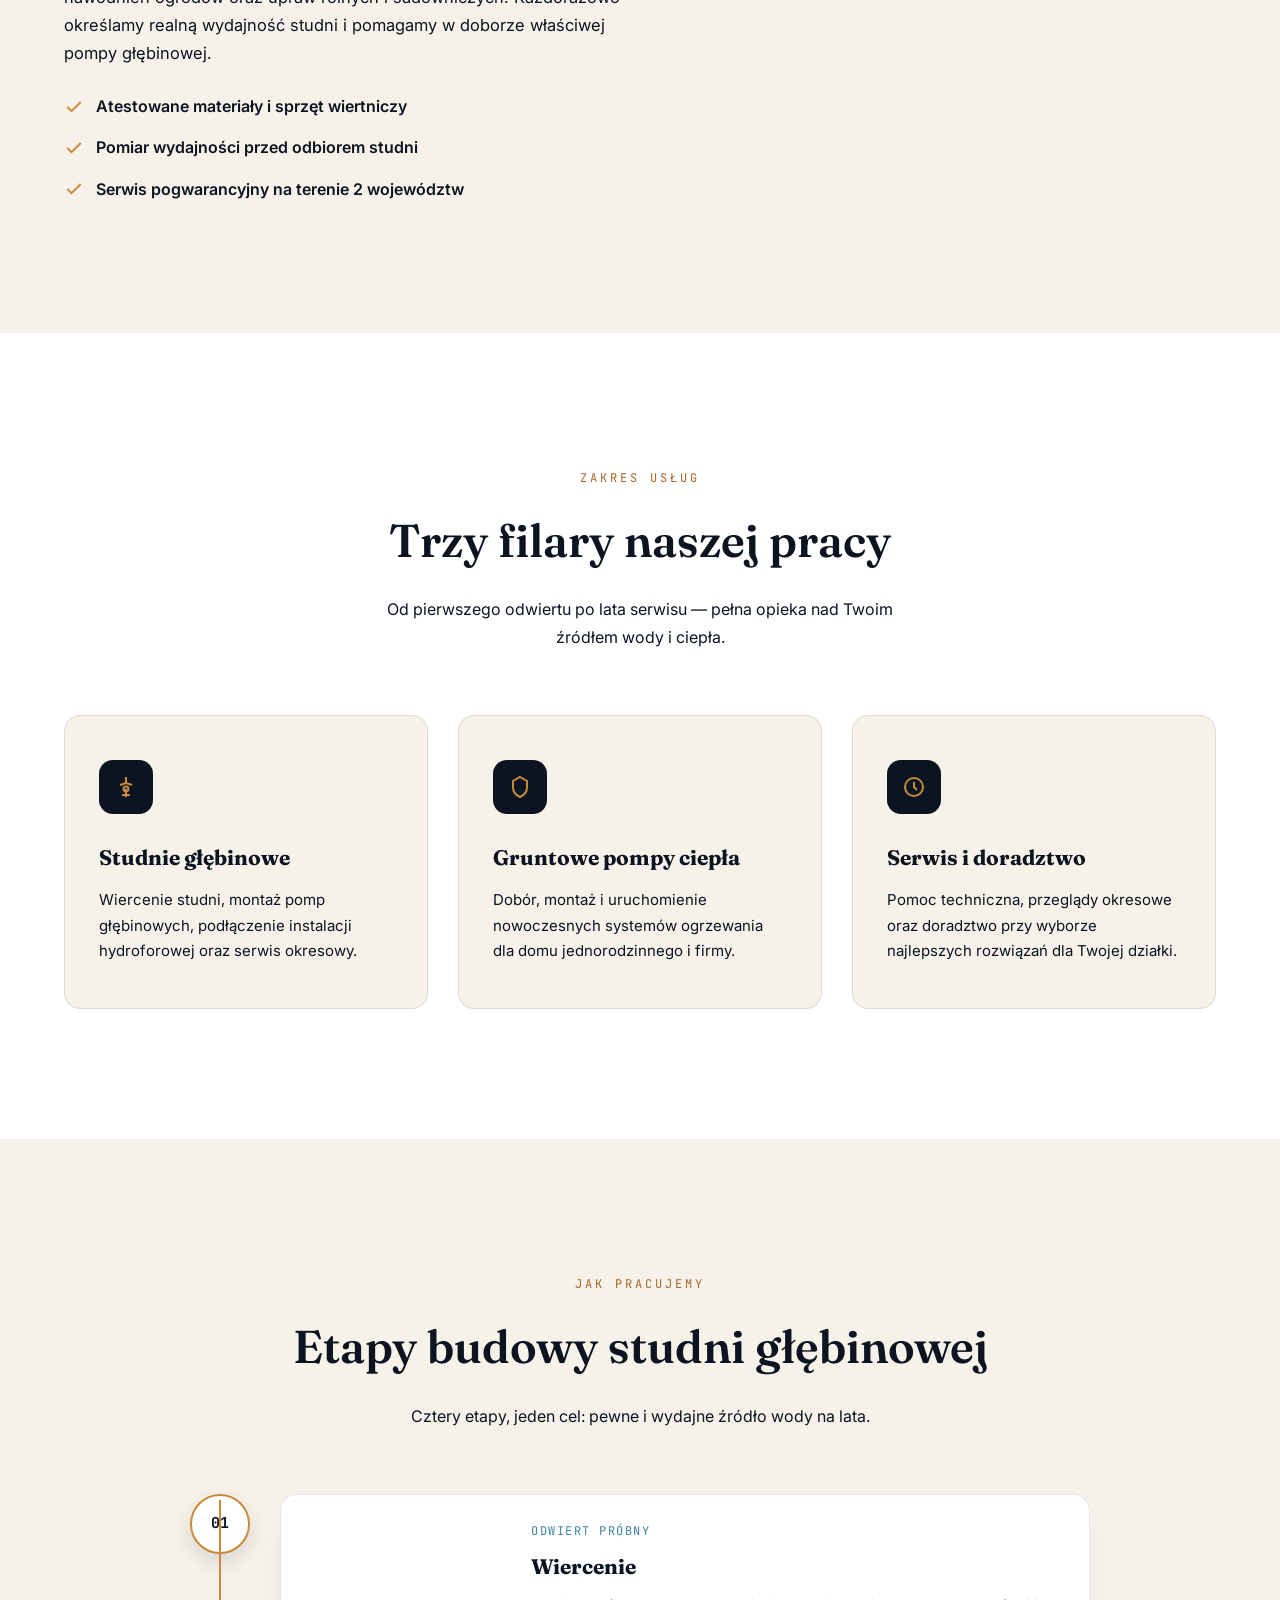
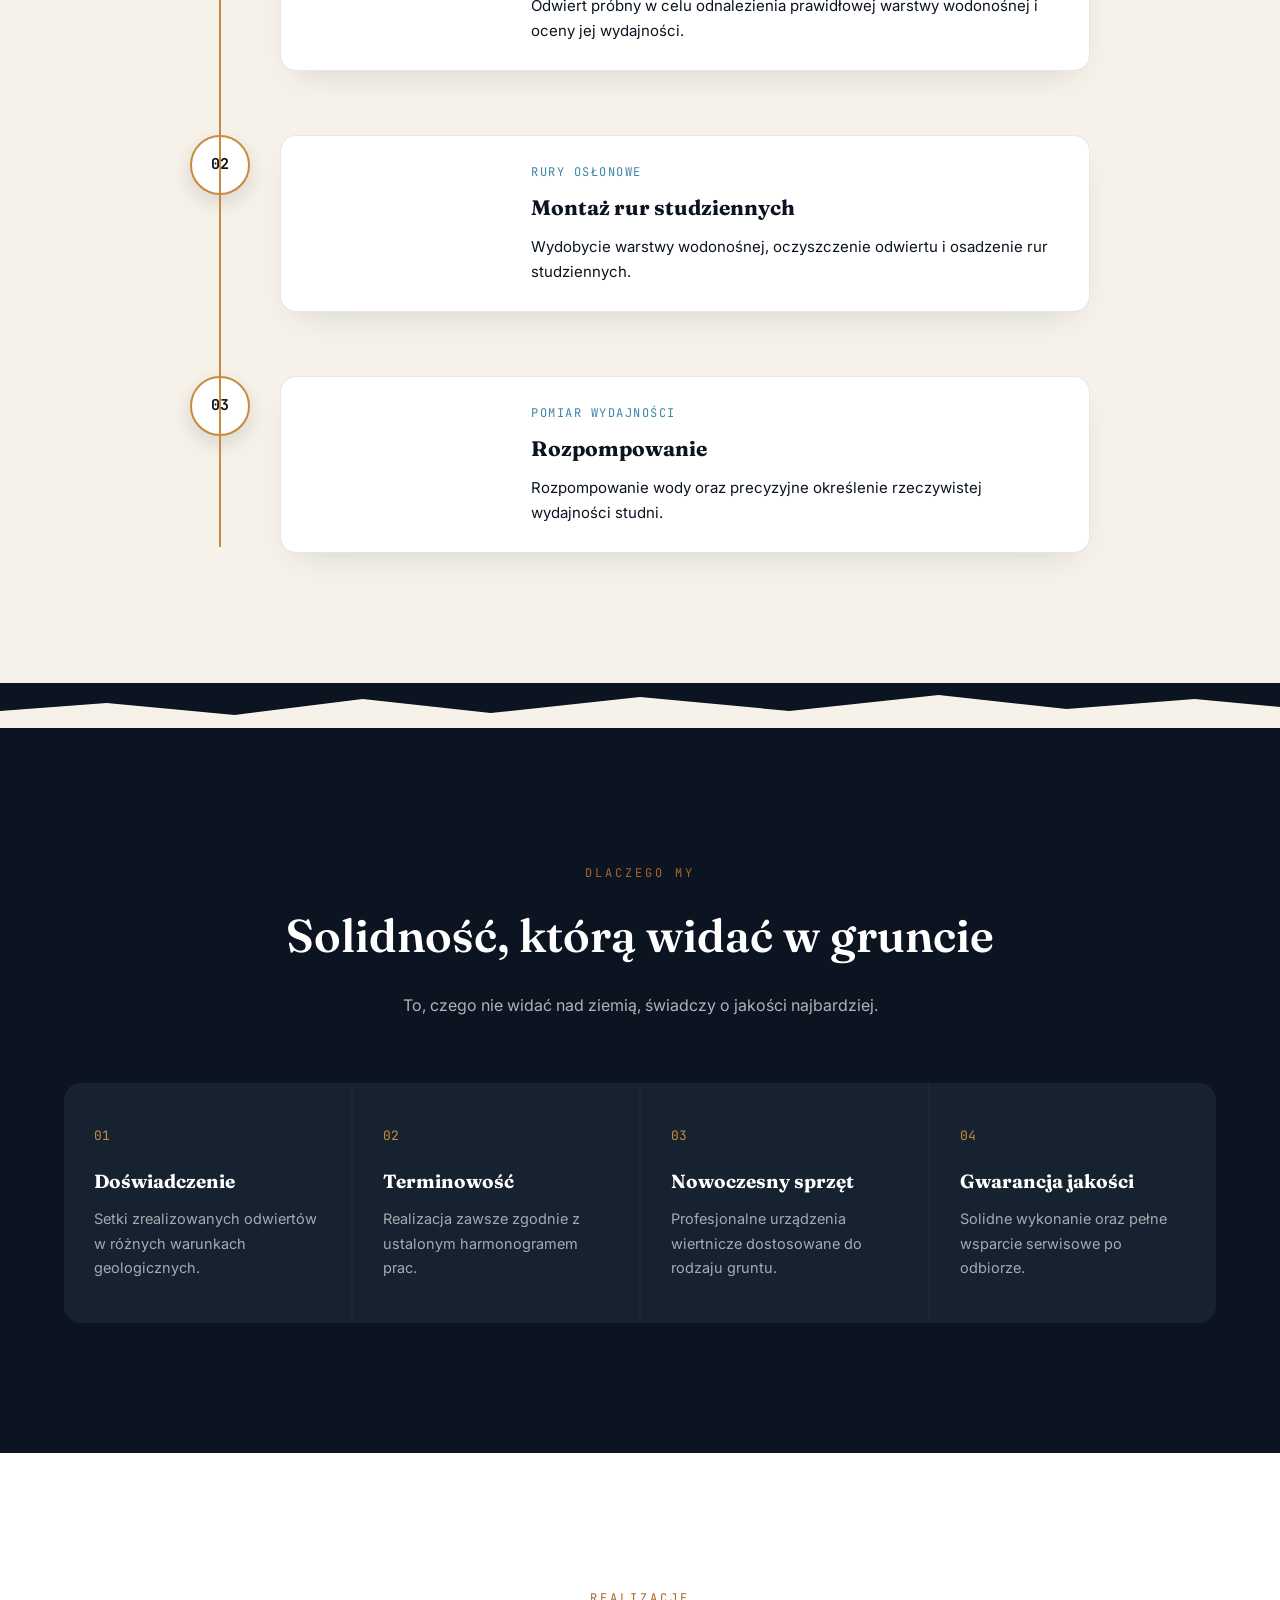
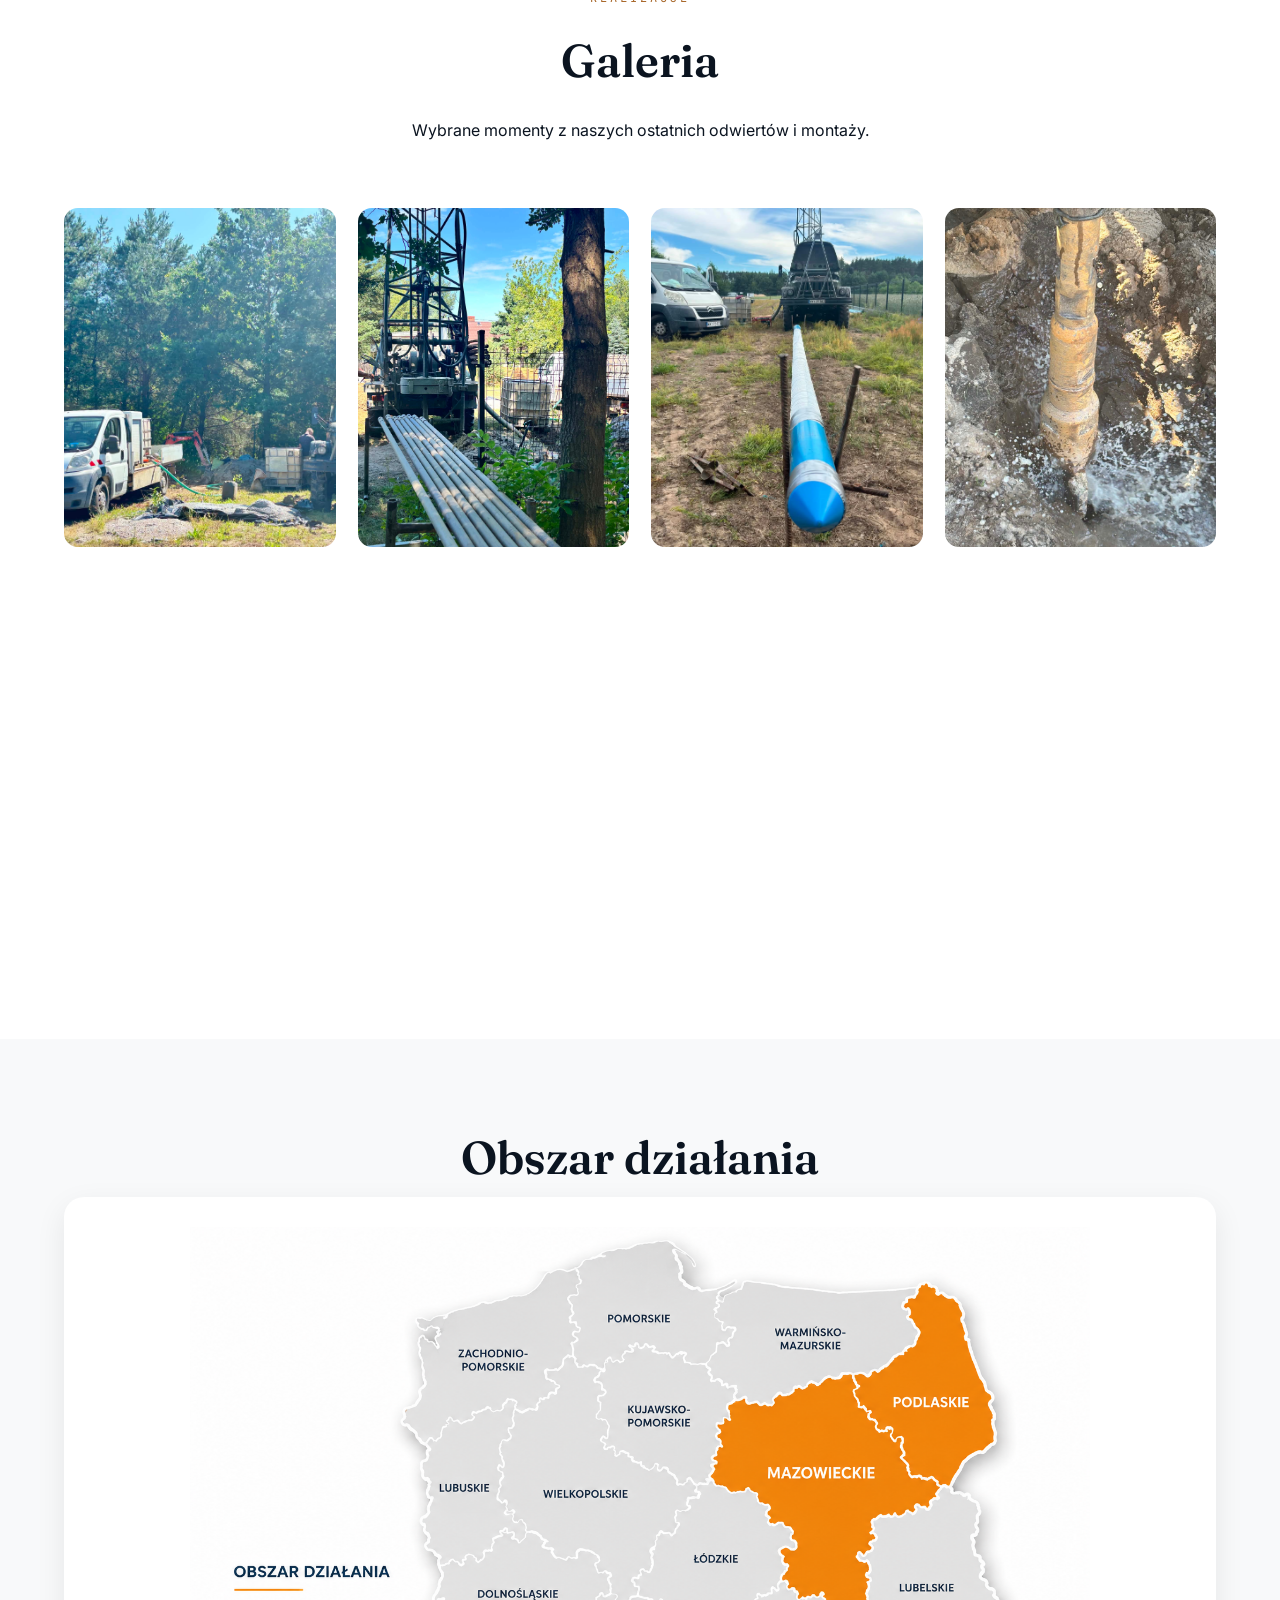
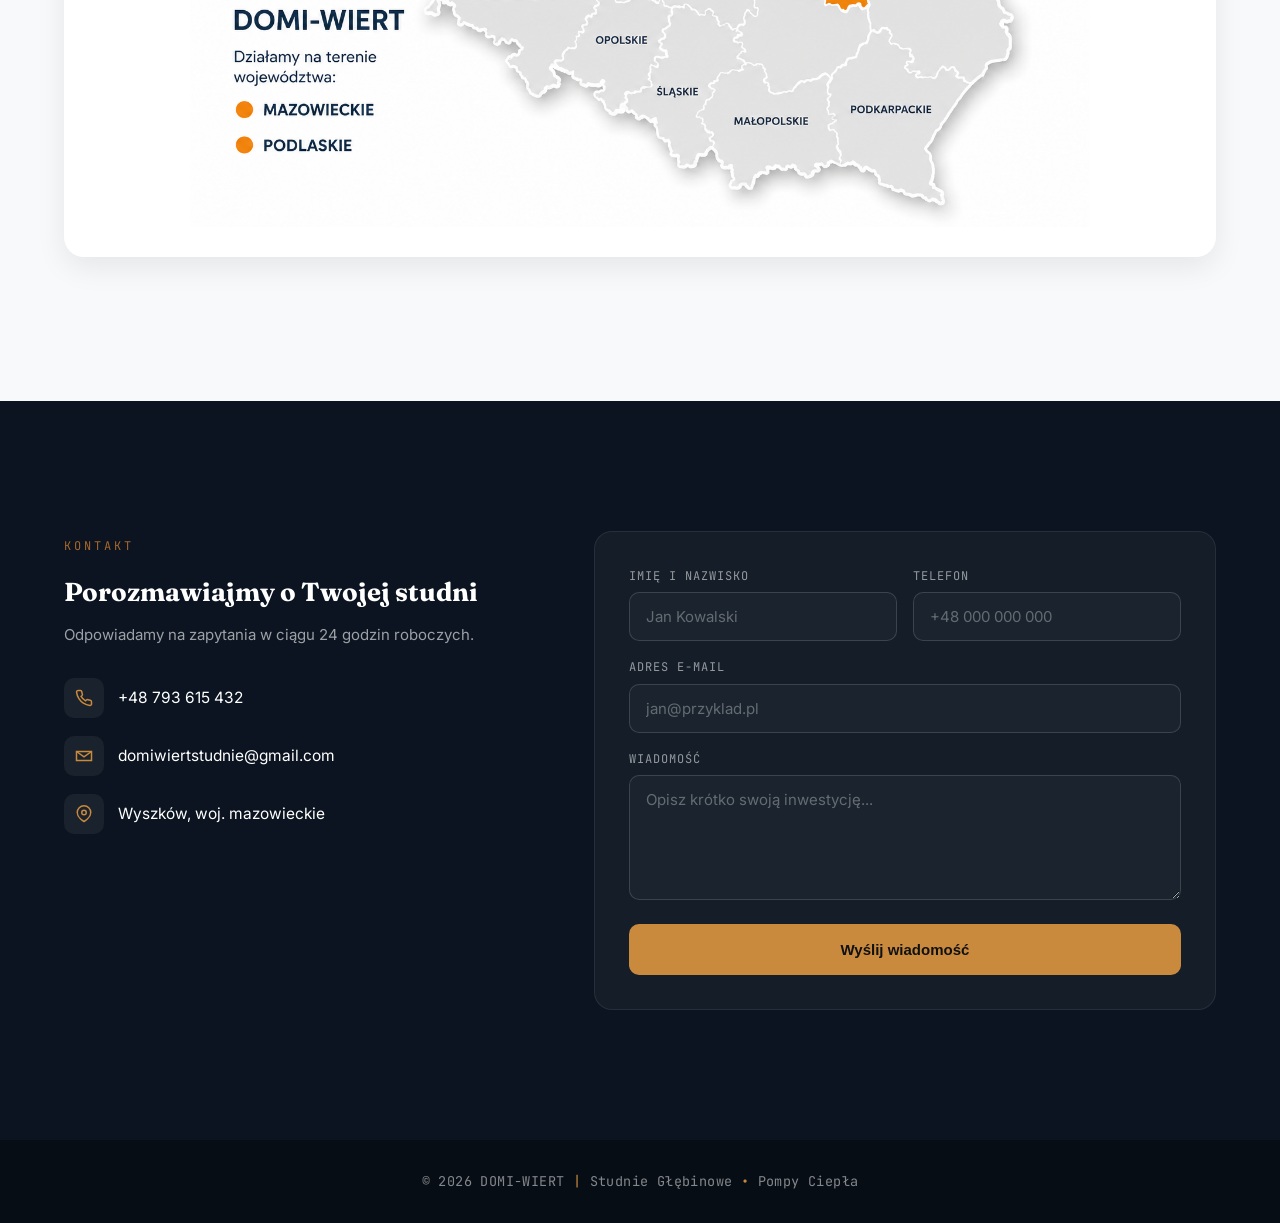
==== commit 855a3b2e: "Update index.html" ====
--- a/index.html
+++ b/index.html
@@ -185,7 +185,7 @@
 <div class="depth-marker">01</div>
 <div class="depth-card">
 <video autoplay muted loop playsinline>
-    <source src="1.mp4" type="video/mp4">
+    <source src="3.mp4" type="video/mp4">
 </video>
 <div class="depth-card-body">
 <div class="depth-tag">ODWIERT PRÓBNY</div>
@@ -213,7 +213,7 @@
 <div class="depth-marker">03</div>
 <div class="depth-card">
 <video autoplay muted loop playsinline>
-    <source src="3.mp4" type="video/mp4">
+    <source src="1.mp4" type="video/mp4">
 </video>
 <div class="depth-card-body">
 <div class="depth-tag">POMIAR WYDAJNOŚCI</div>
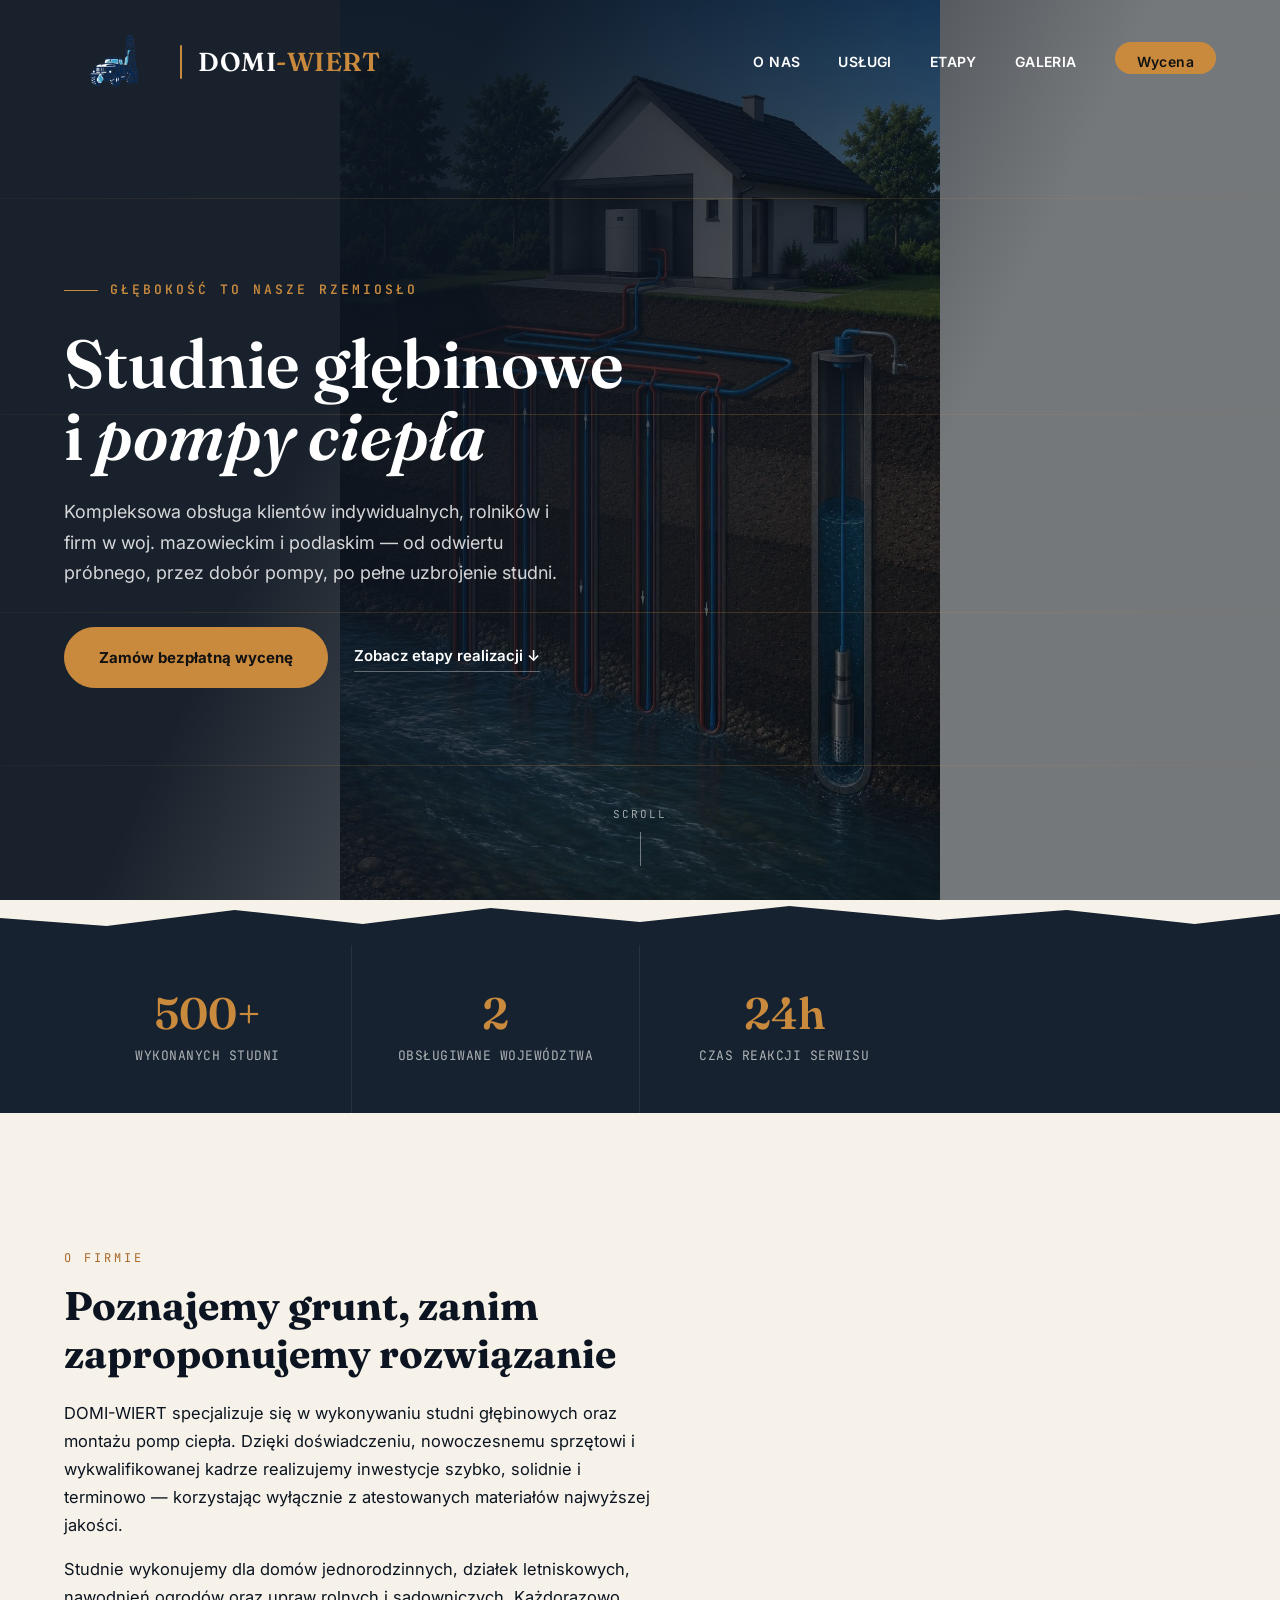
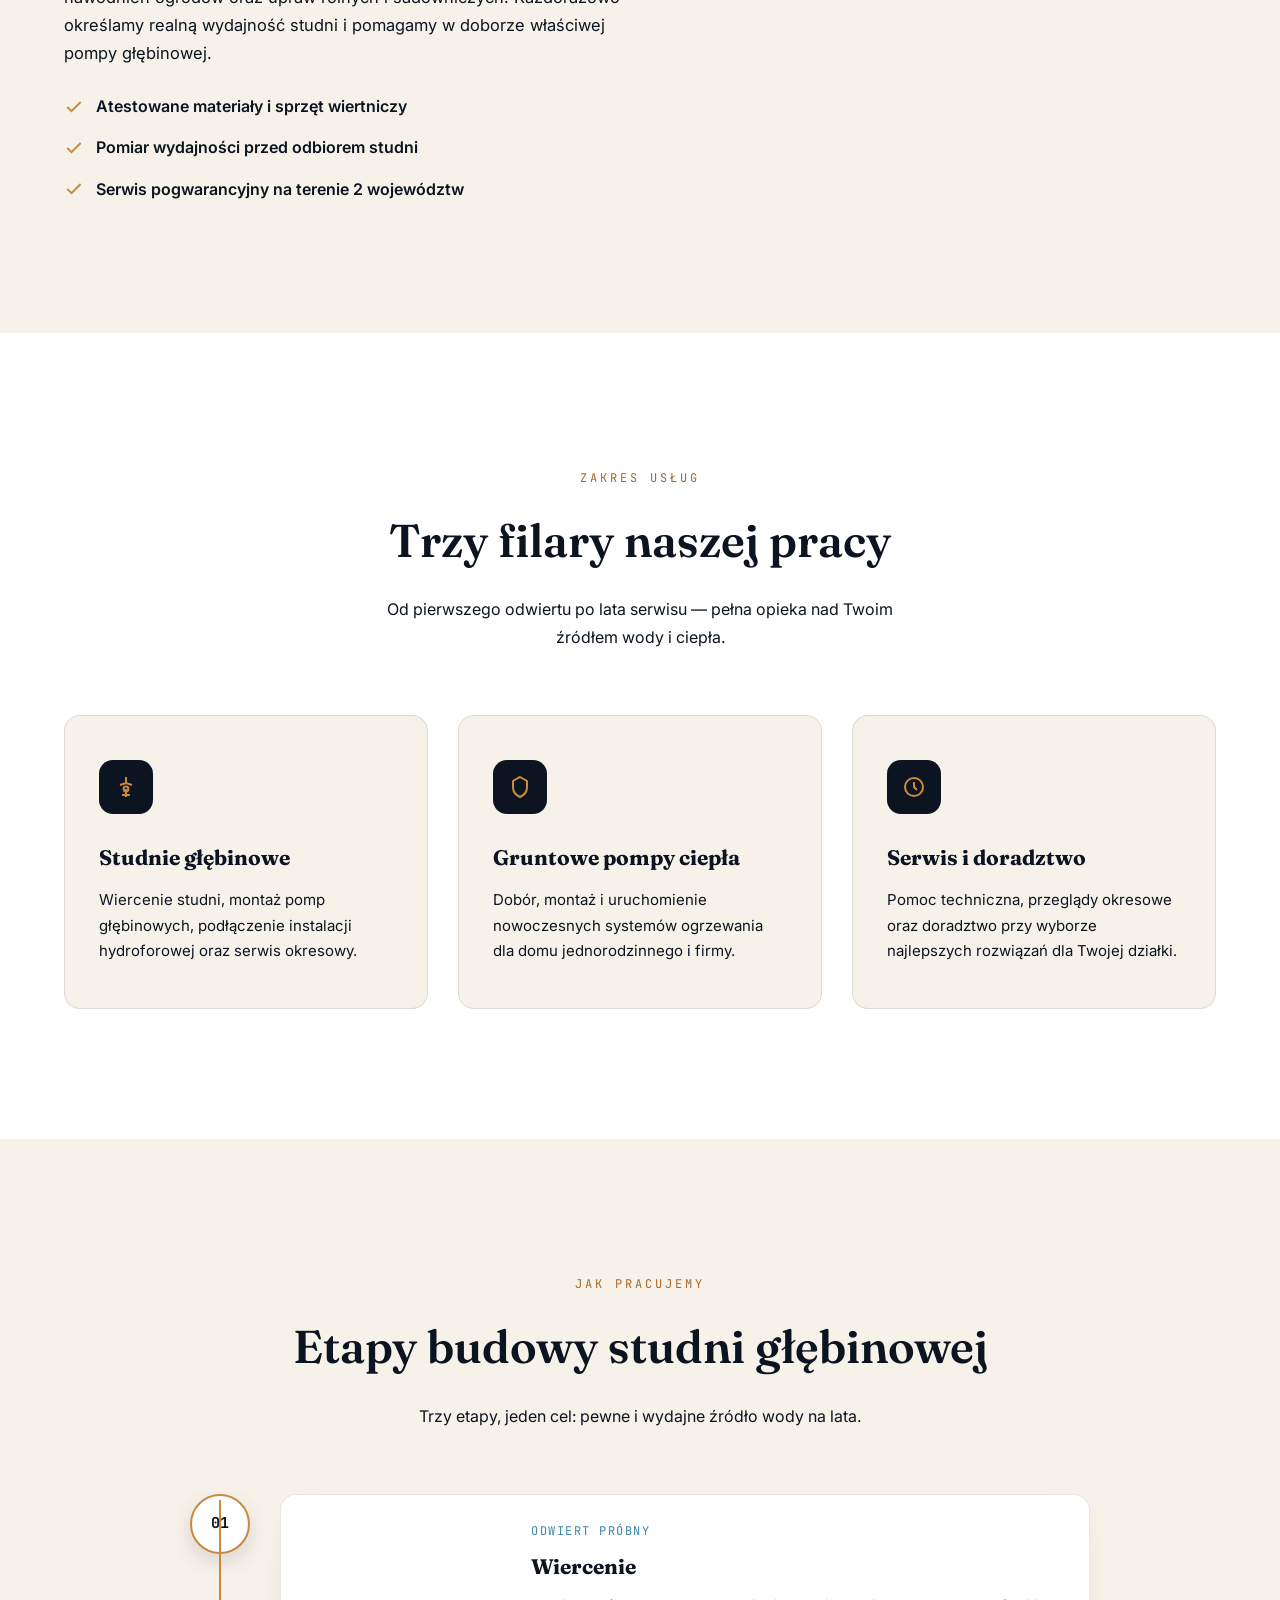
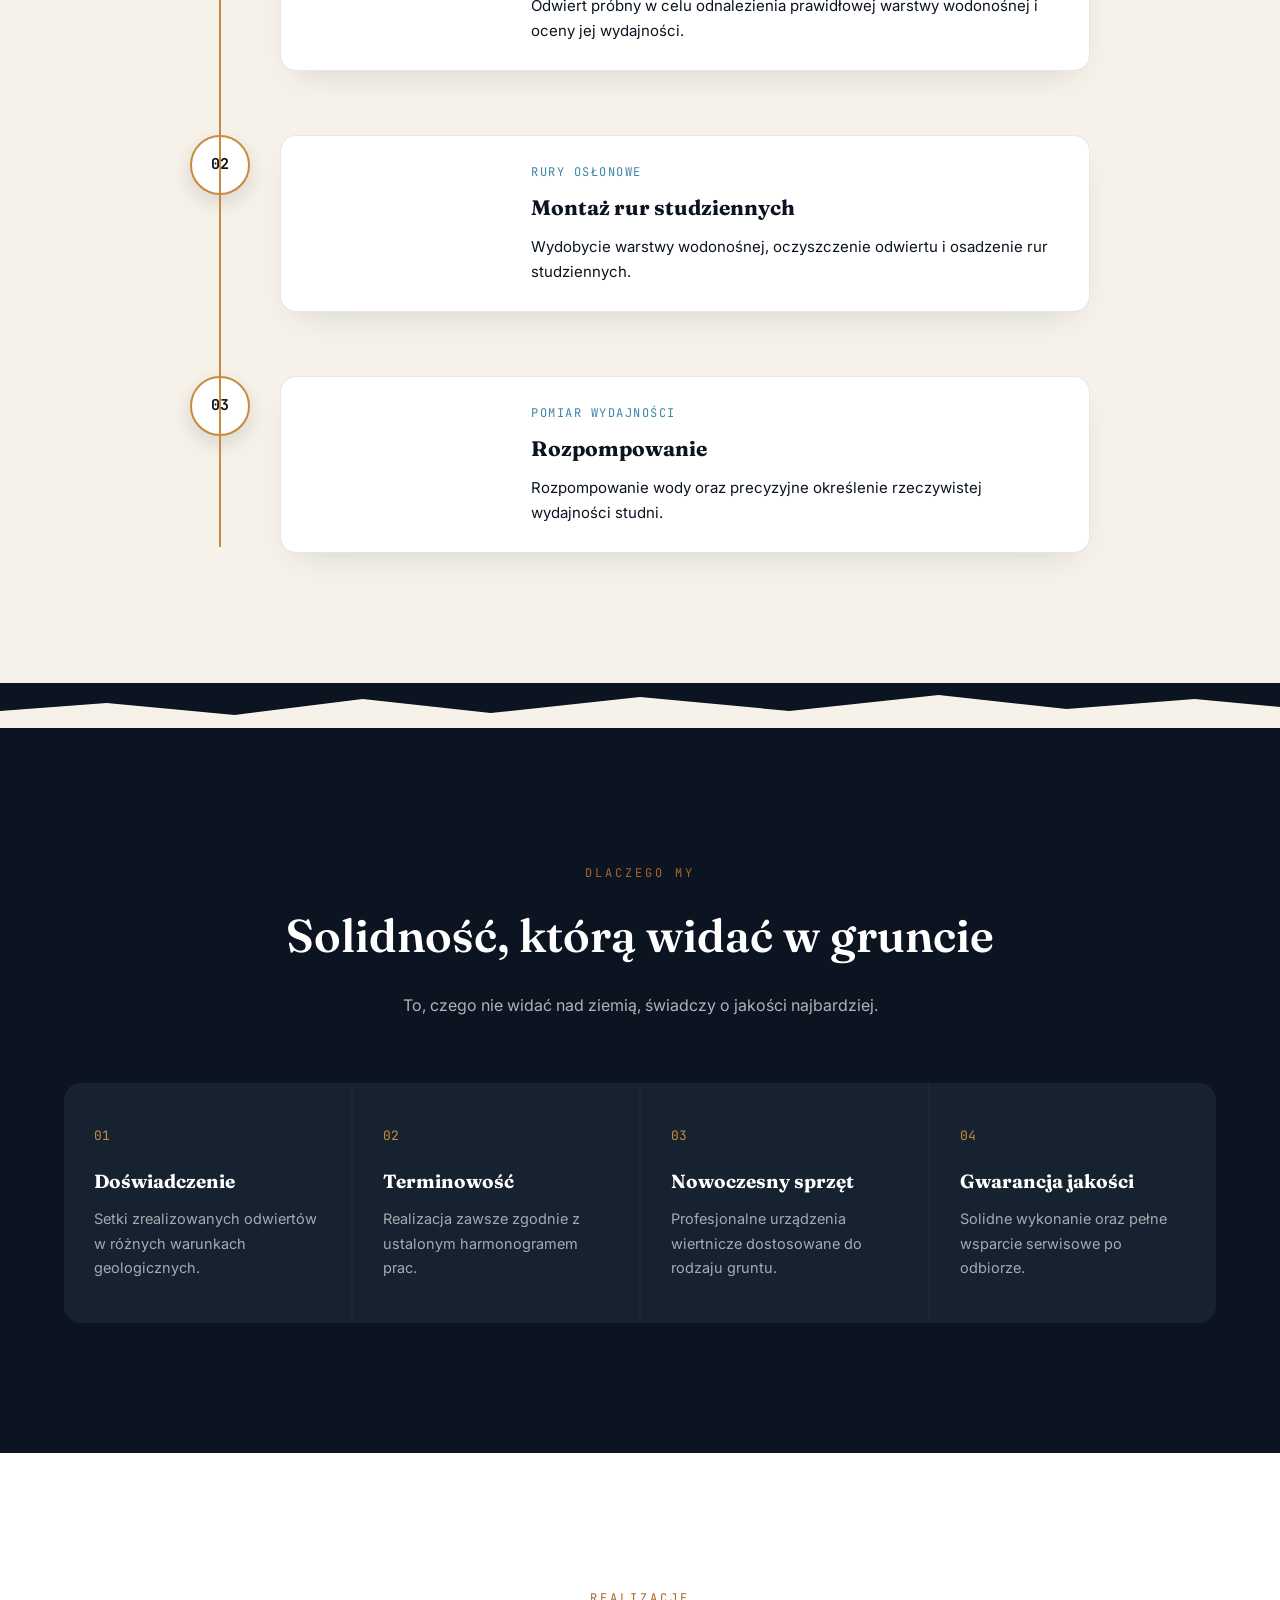
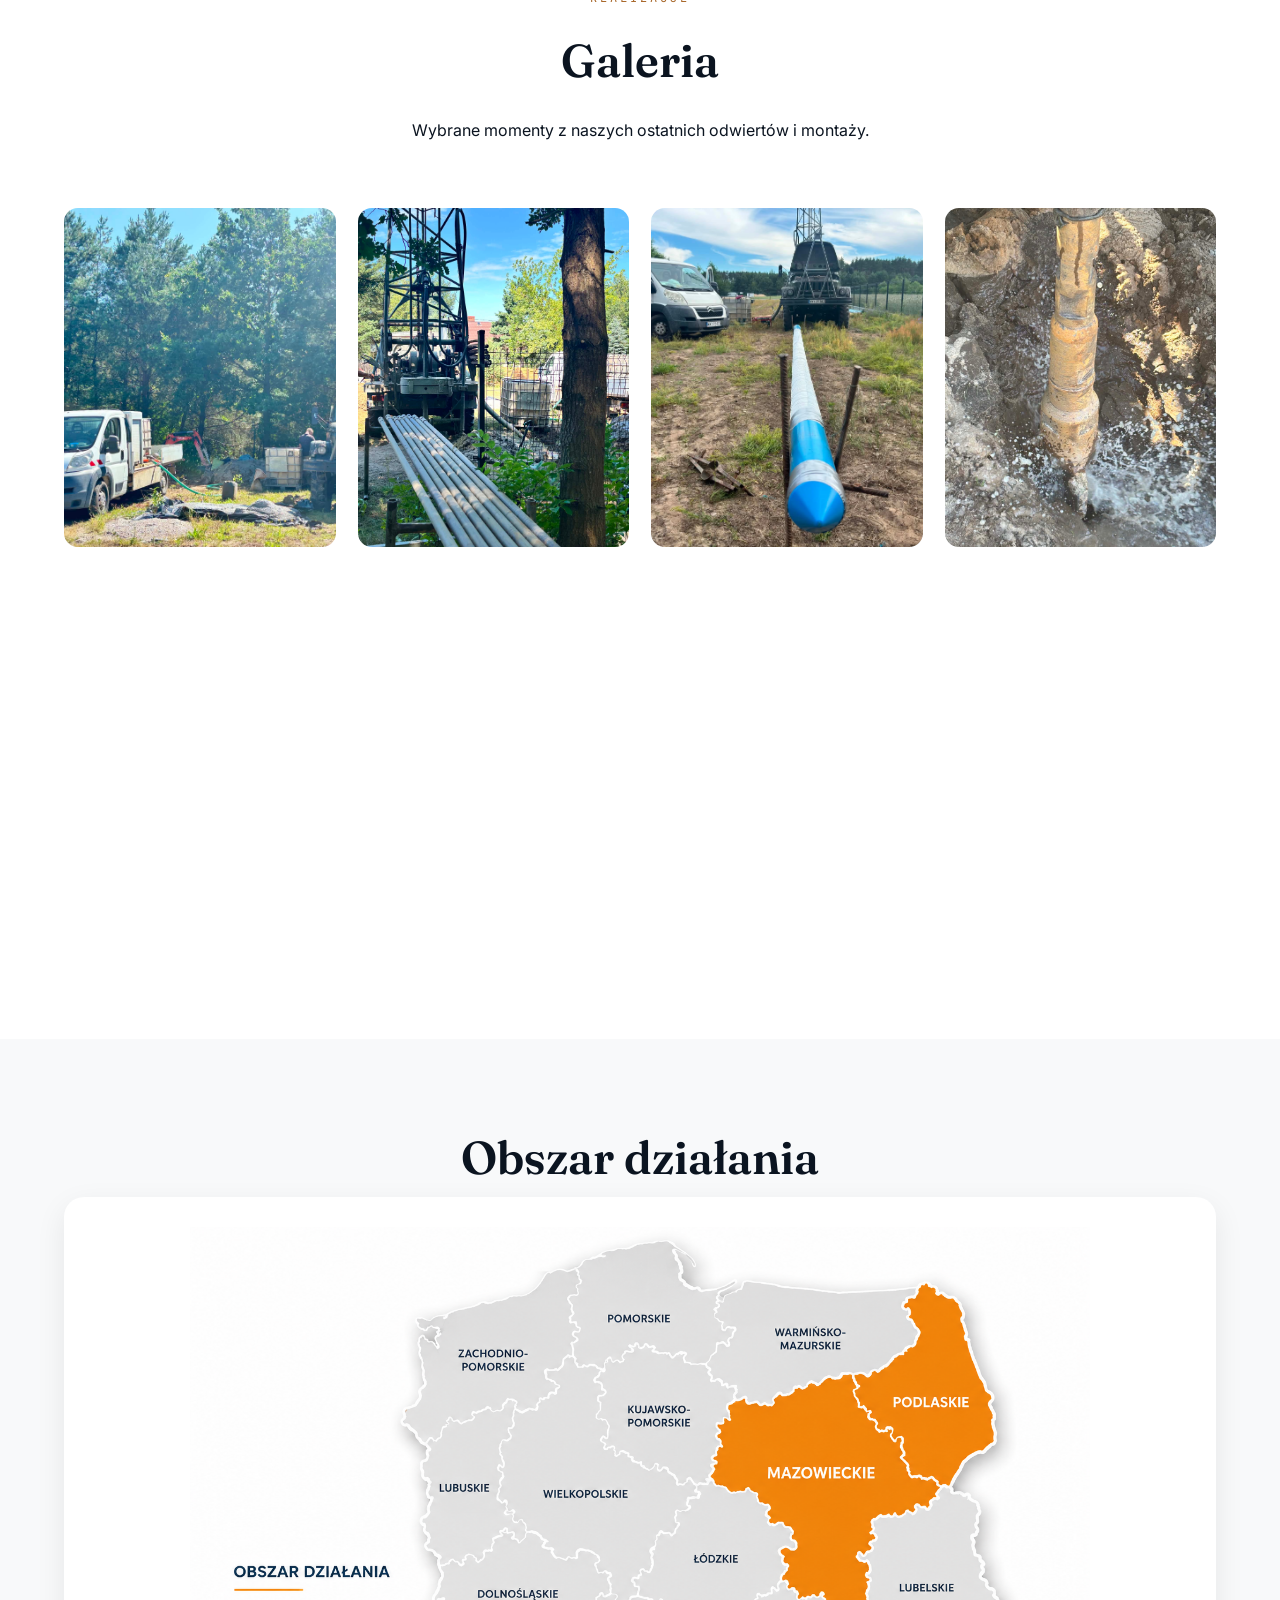
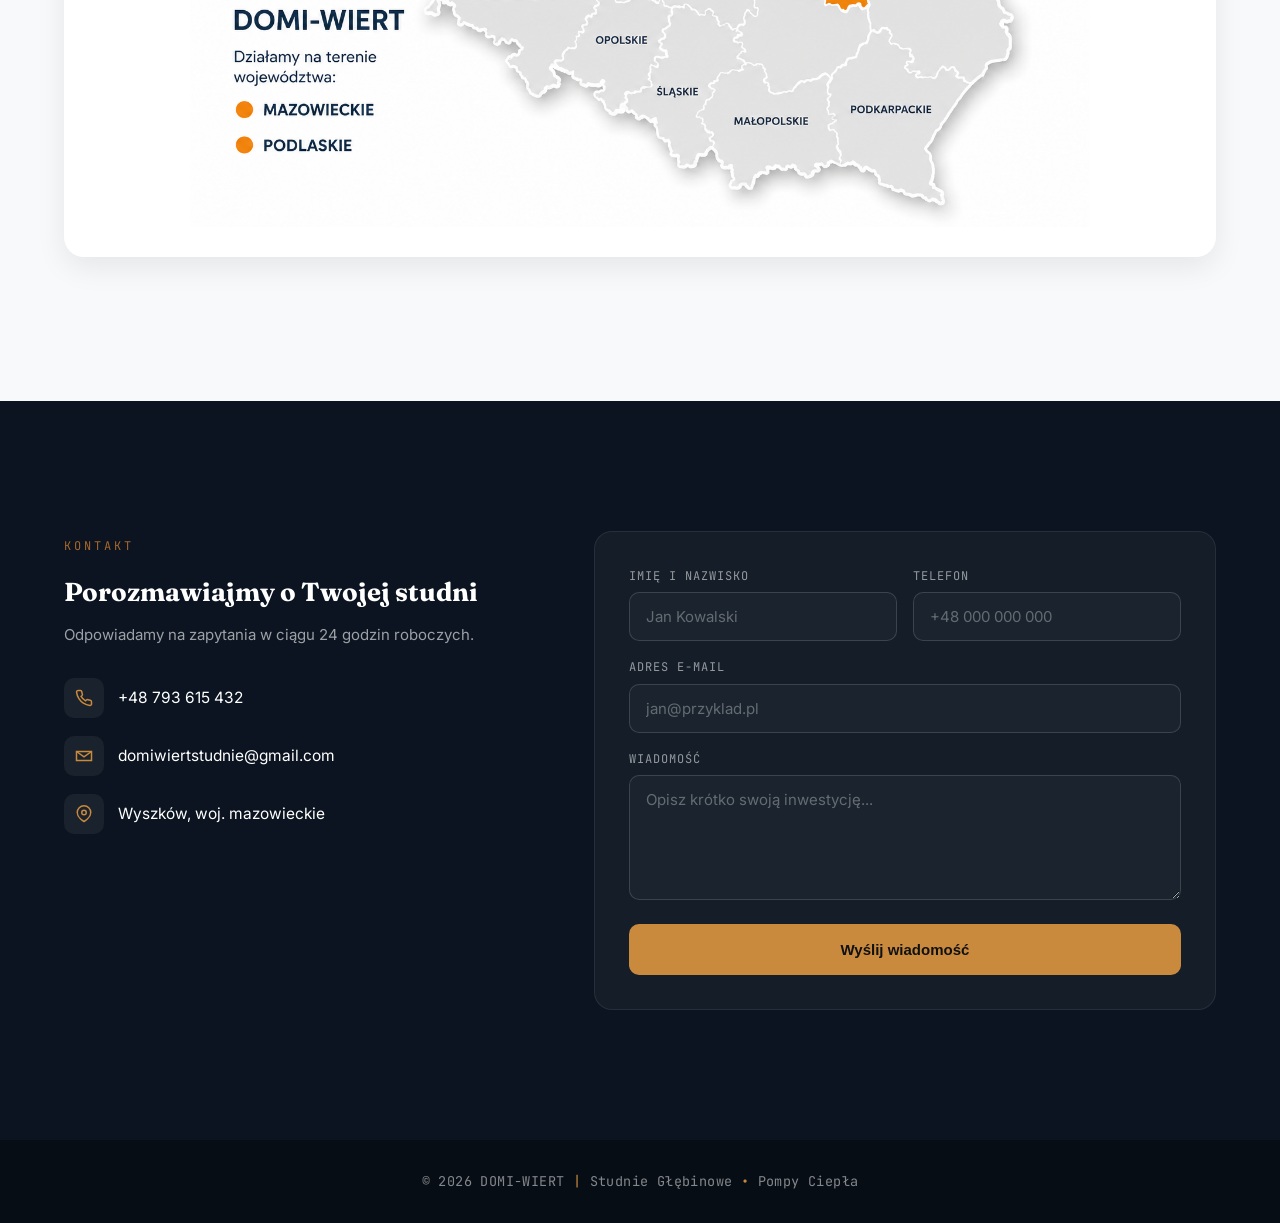
==== commit e93d0587: "Update index.html" ====
--- a/index.html
+++ b/index.html
@@ -176,7 +176,7 @@
 <div class="section-title reveal">
 <span class="eyebrow">Jak pracujemy</span>
 <h2>Etapy budowy studni głębinowej</h2>
-<p>Cztery etapy, jeden cel: pewne i wydajne źródło wody na lata.</p>
+<p>Trzy etapy, jeden cel: pewne i wydajne źródło wody na lata.</p>
 </div>
 
 <div class="depth-line" id="depthLine">
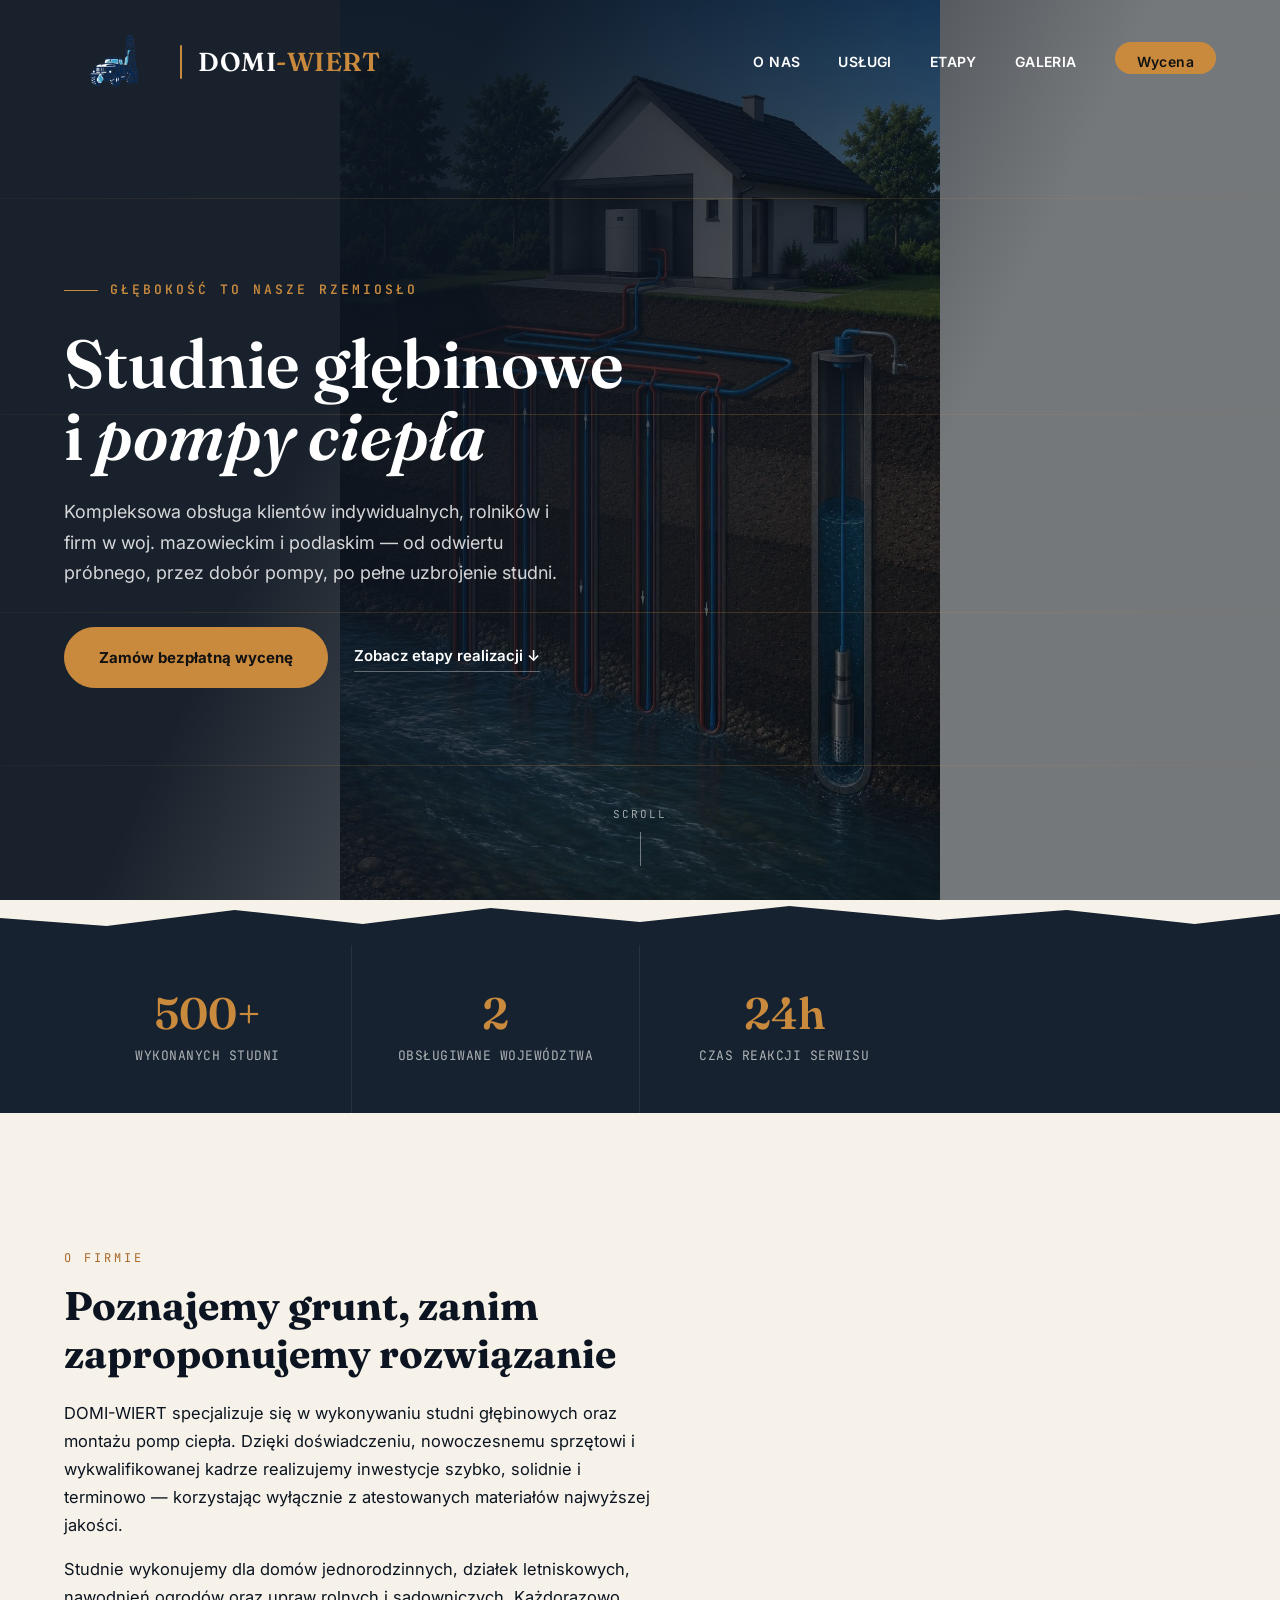
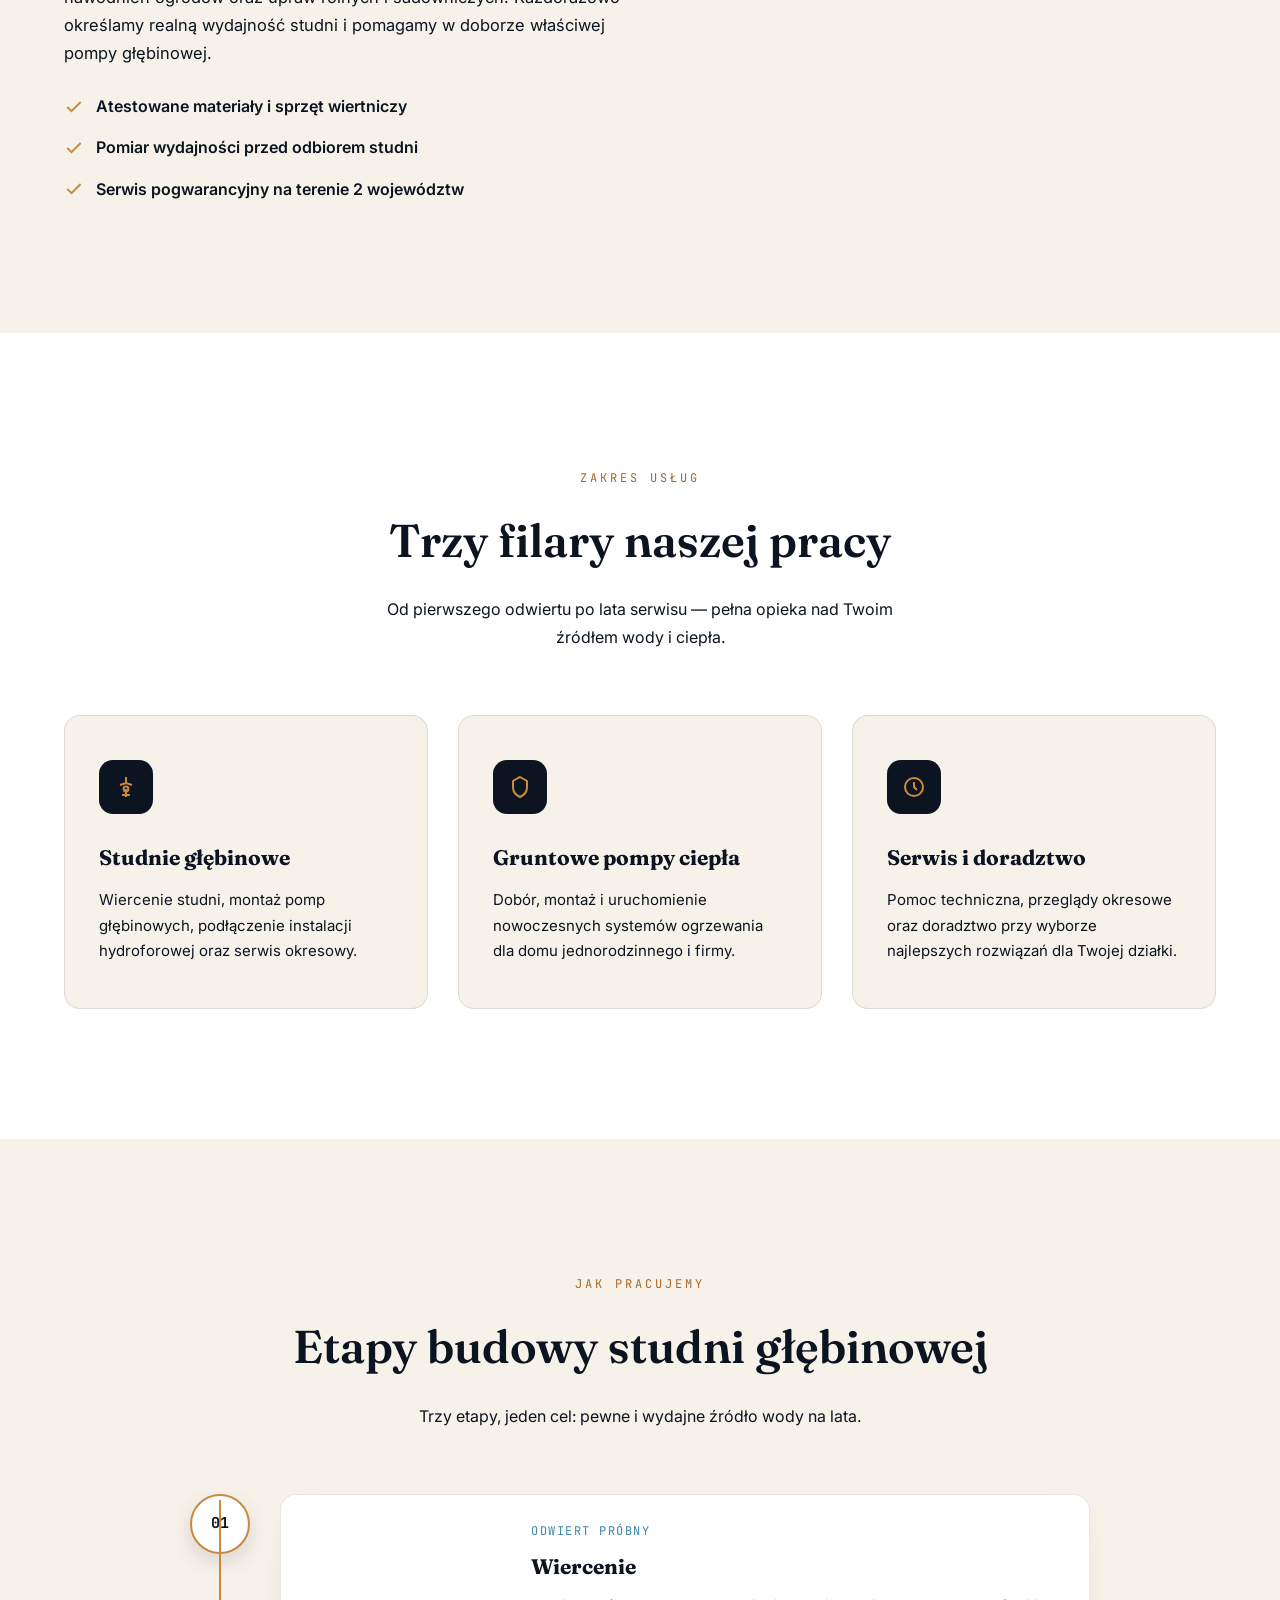
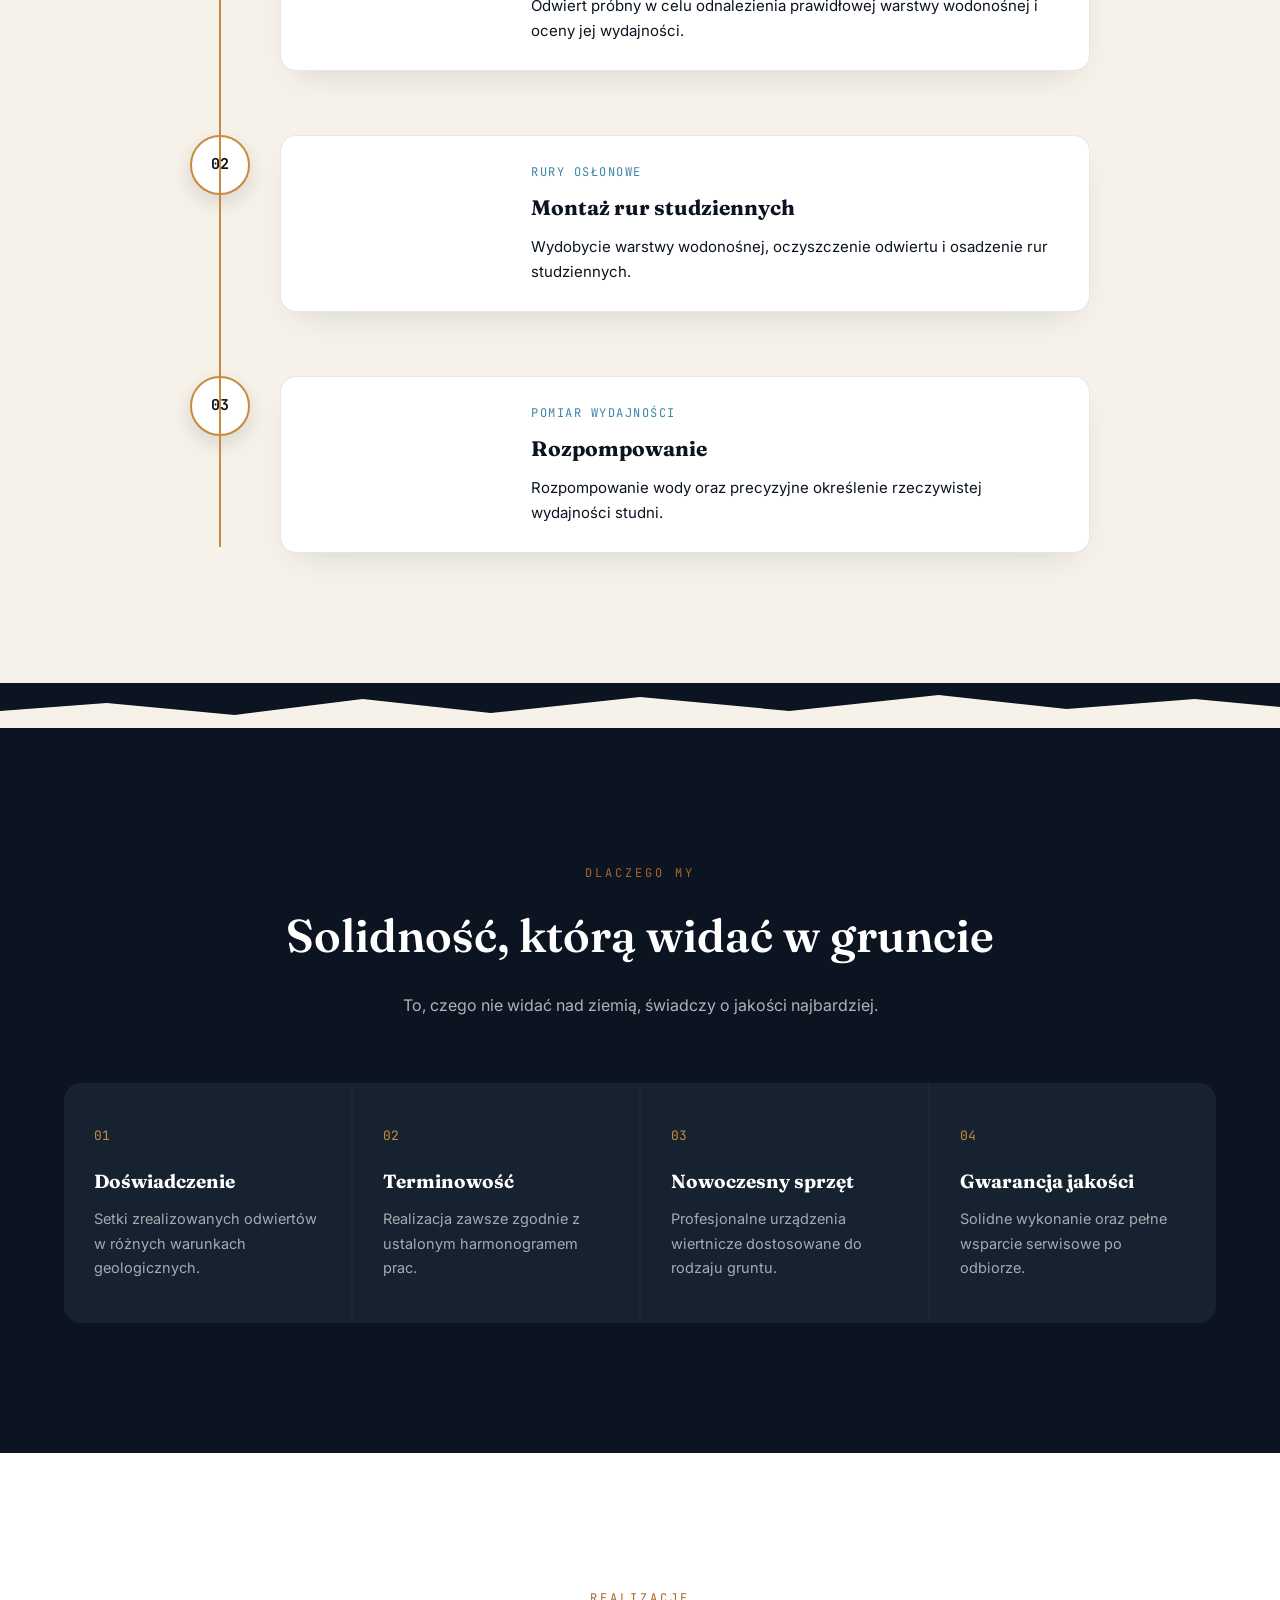
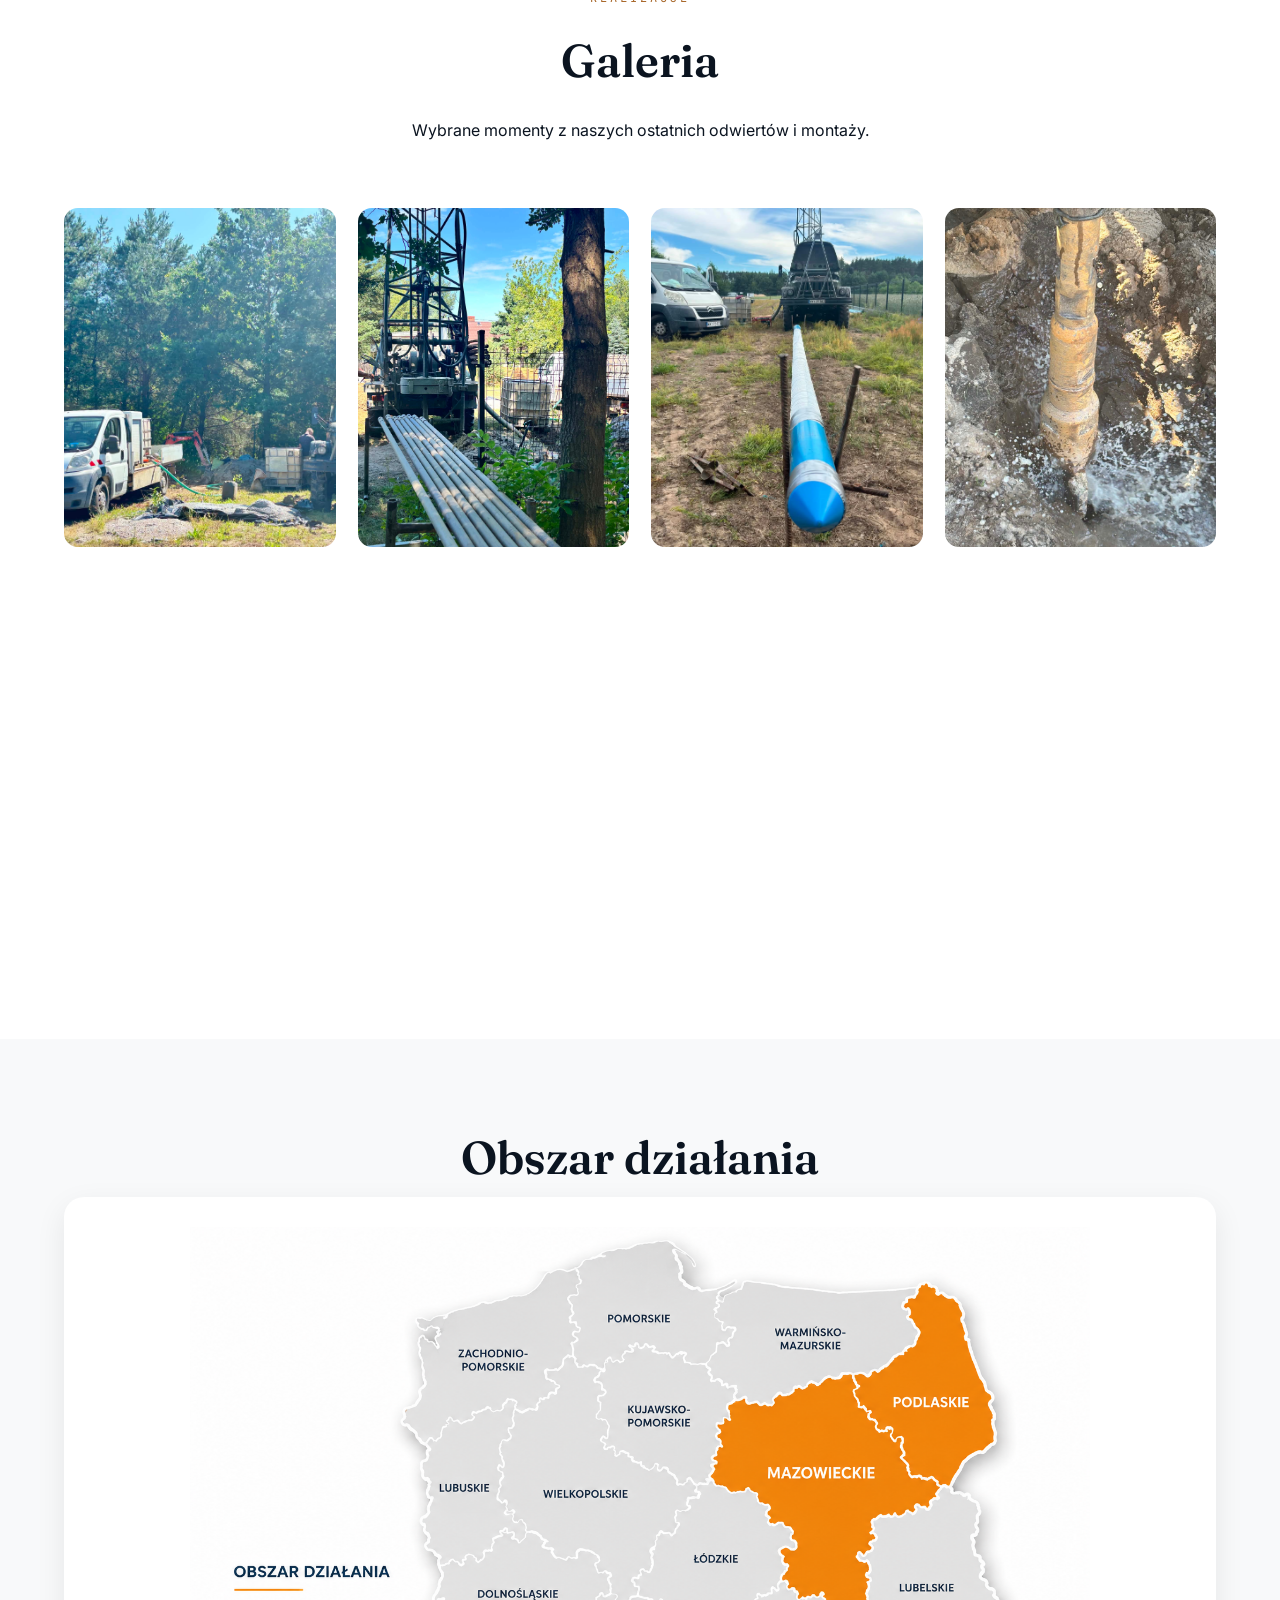
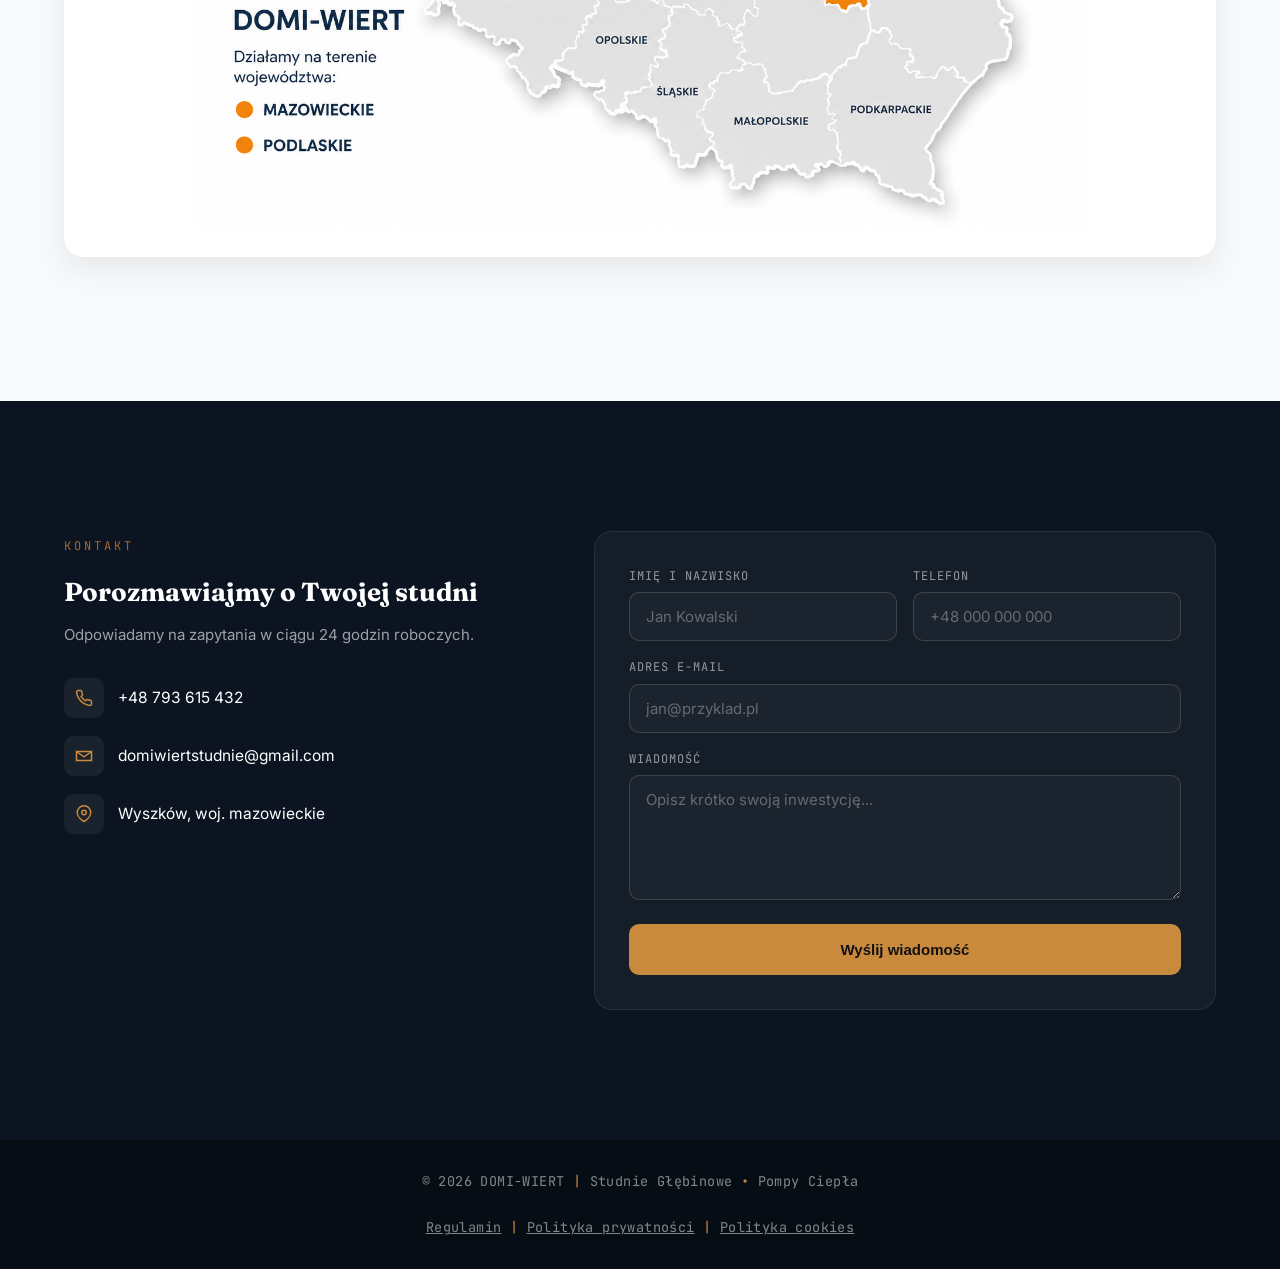
==== commit cdaf09bf: "Update index.html" ====
--- a/index.html
+++ b/index.html
@@ -299,7 +299,7 @@
 </div>
 
 <div class="gallery-item reveal" style="--i:4">
-<img src="8.jpeg" alt="Gotowa instalacja studzienna" data-full="11.jpeg">
+<img src="7.jpeg" alt="Gotowa instalacja studzienna" data-full="11.jpeg">
 </div>
 
 <div class="gallery-item reveal" style="--i:5">
@@ -392,7 +392,17 @@
 
 
 <footer>
-© 2026 DOMI-WIERT <span>|</span> Studnie Głębinowe <span>•</span> Pompy Ciepła
+    © 2026 DOMI-WIERT
+    <span>|</span>
+    Studnie Głębinowe
+    <span>•</span>
+    Pompy Ciepła
+    <br><br>
+    <a href="regulamin.html">Regulamin</a>
+    <span>|</span>
+    <a href="polityka-prywatnosci.html">Polityka prywatności</a>
+    <span>|</span>
+    <a href="polityka-cookies.html">Polityka cookies</a>
 </footer>
 
 <div class="lightbox" id="lightbox">
